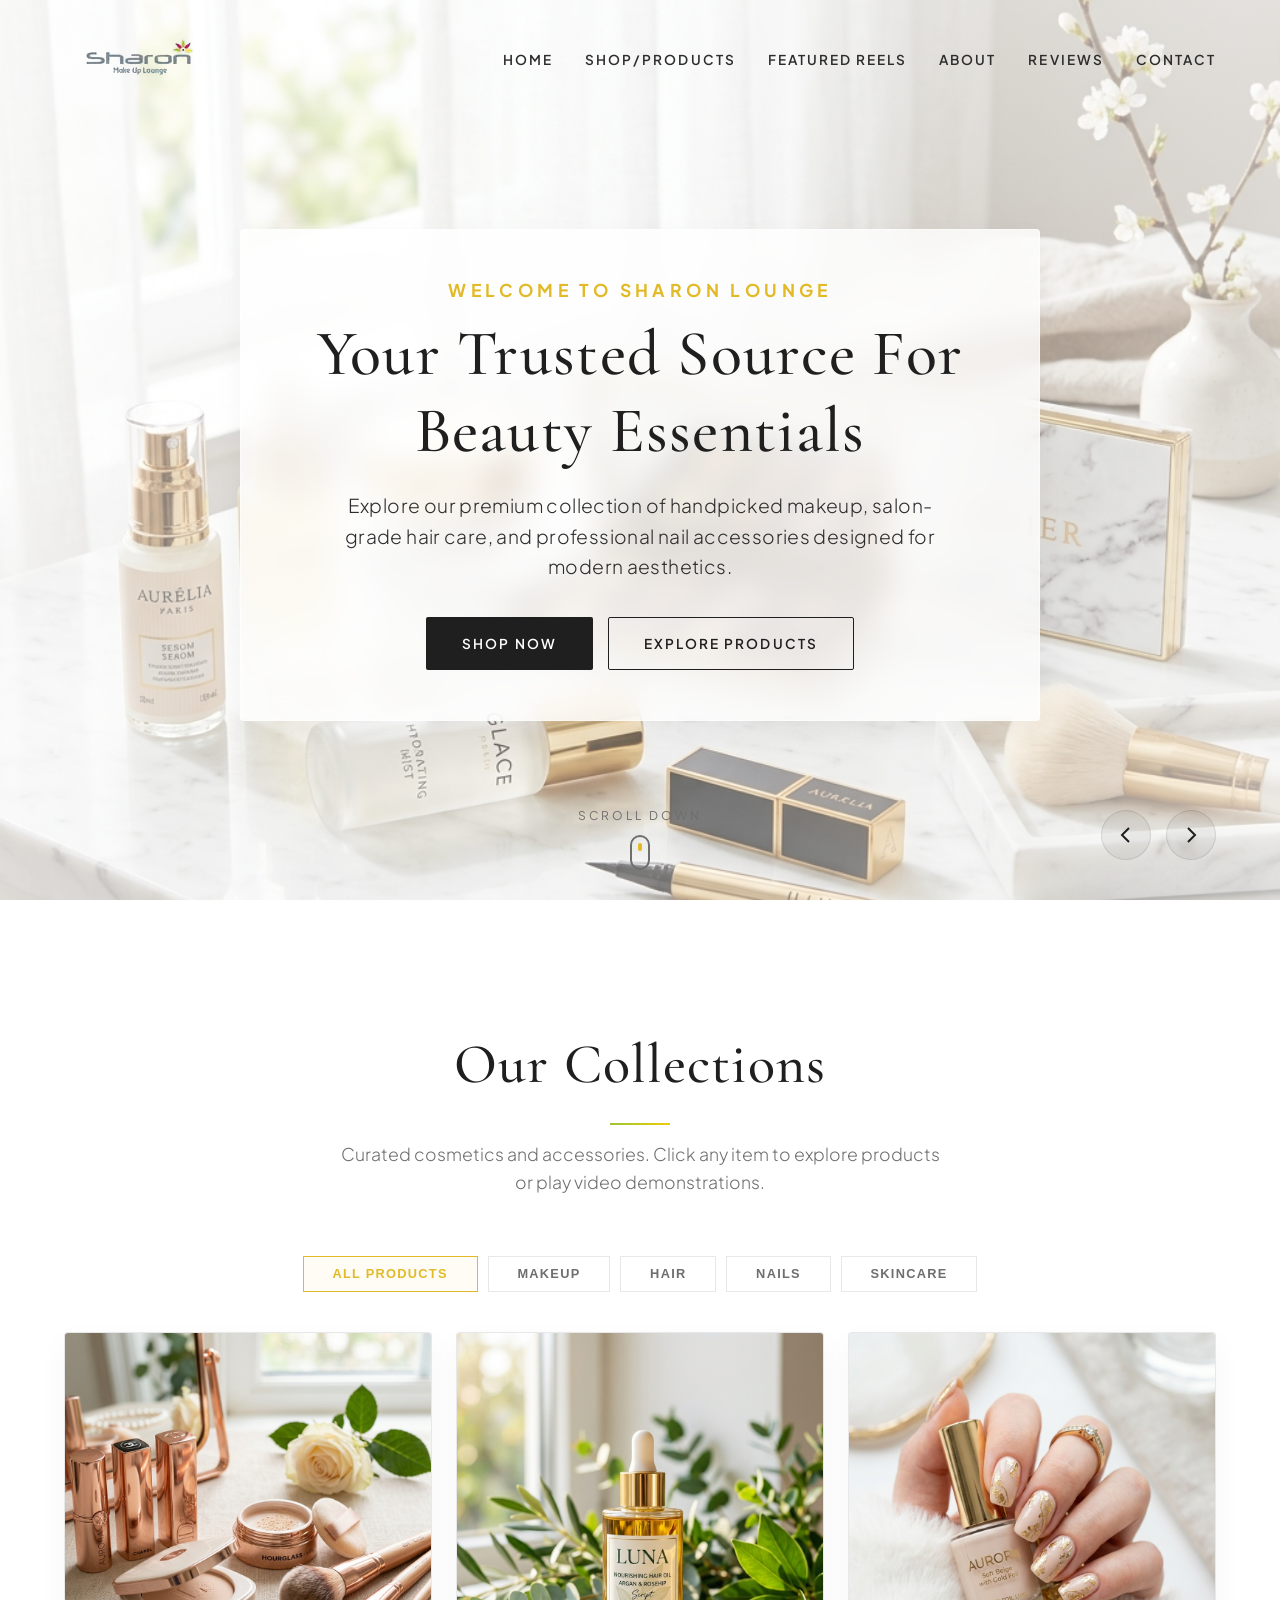
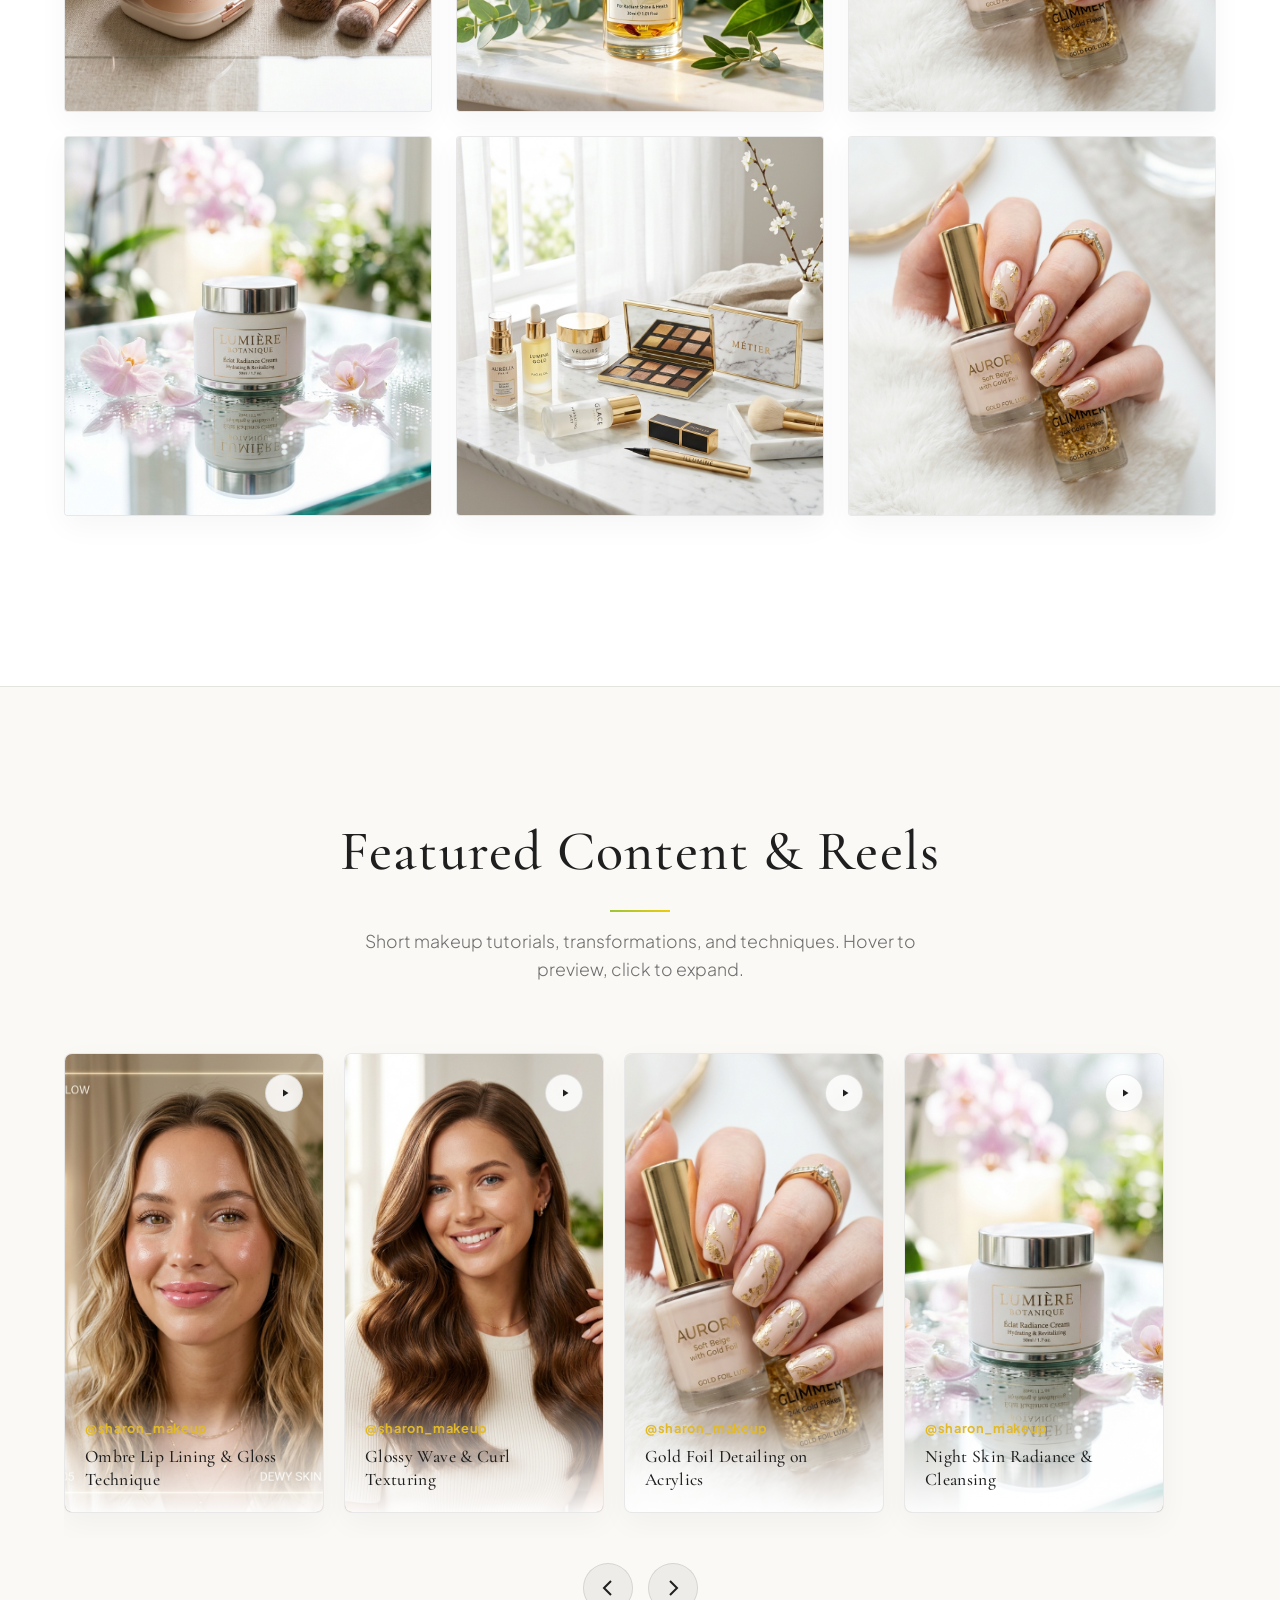
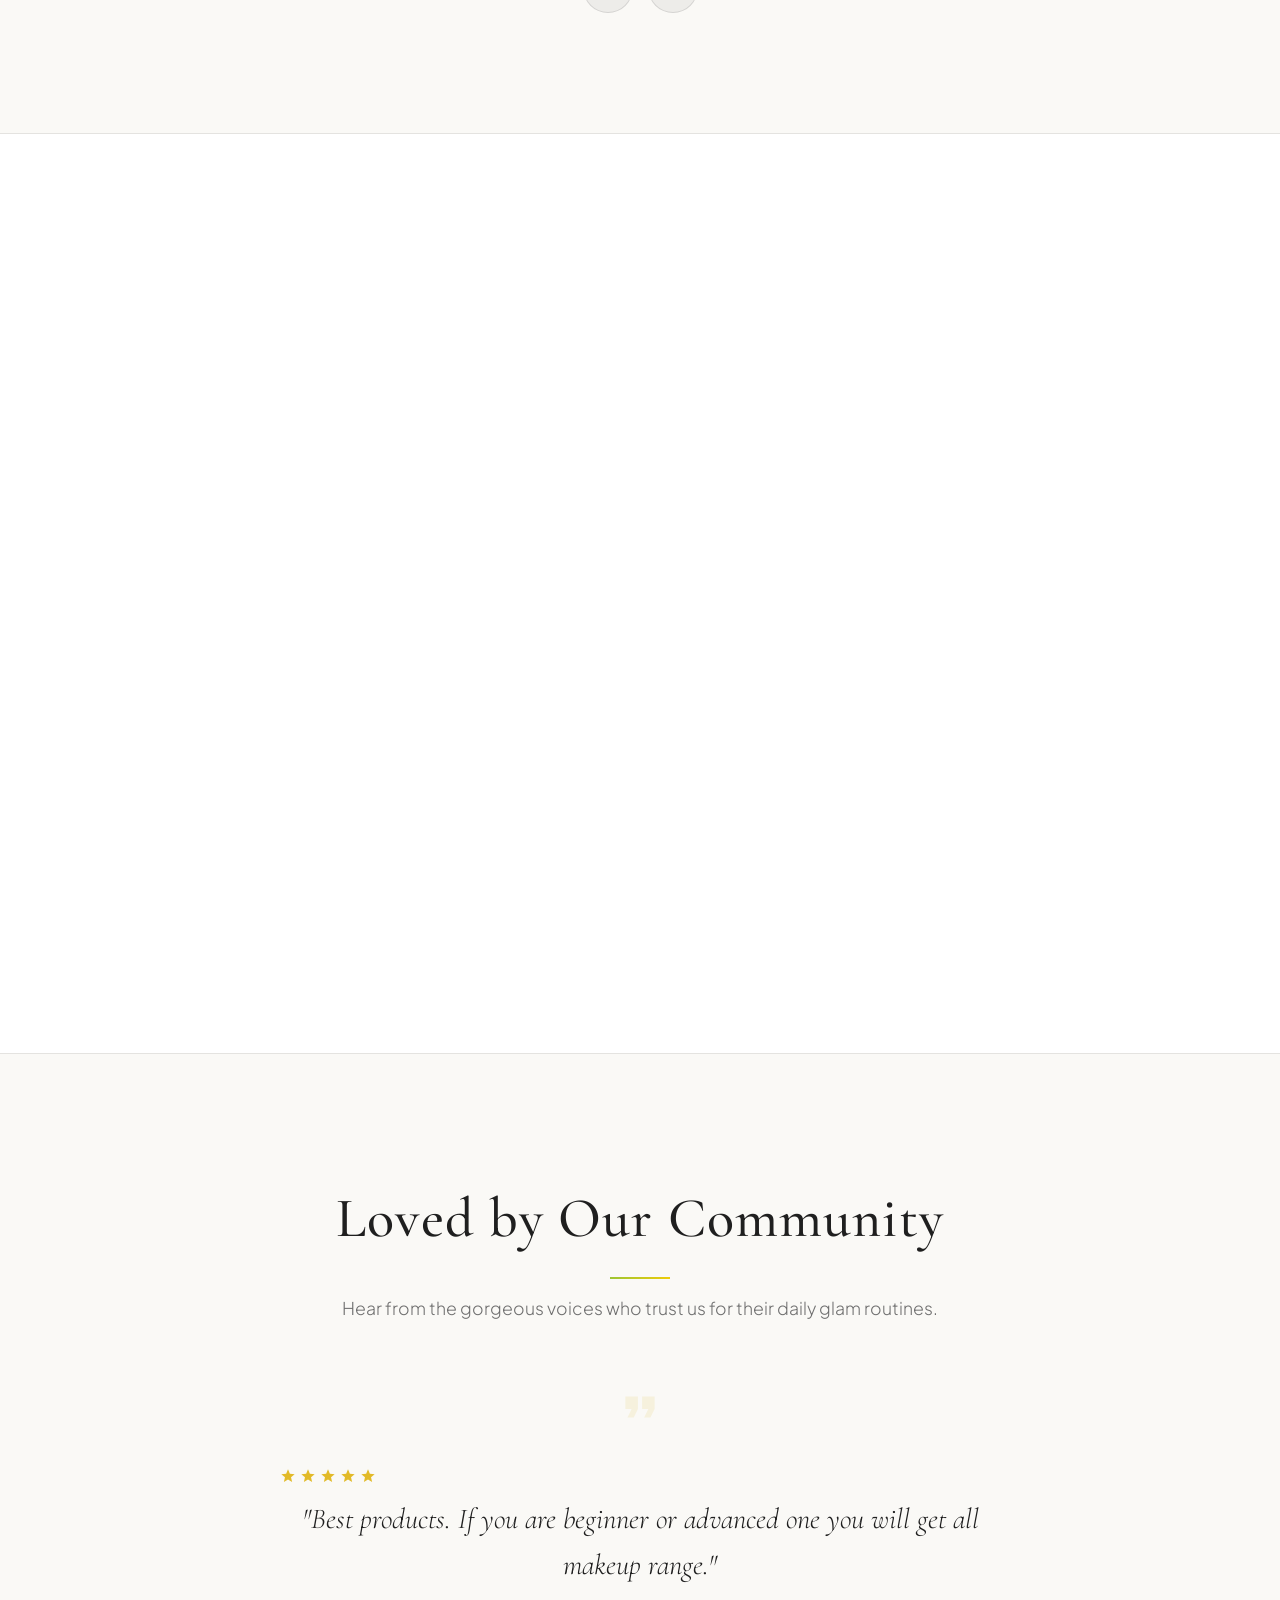
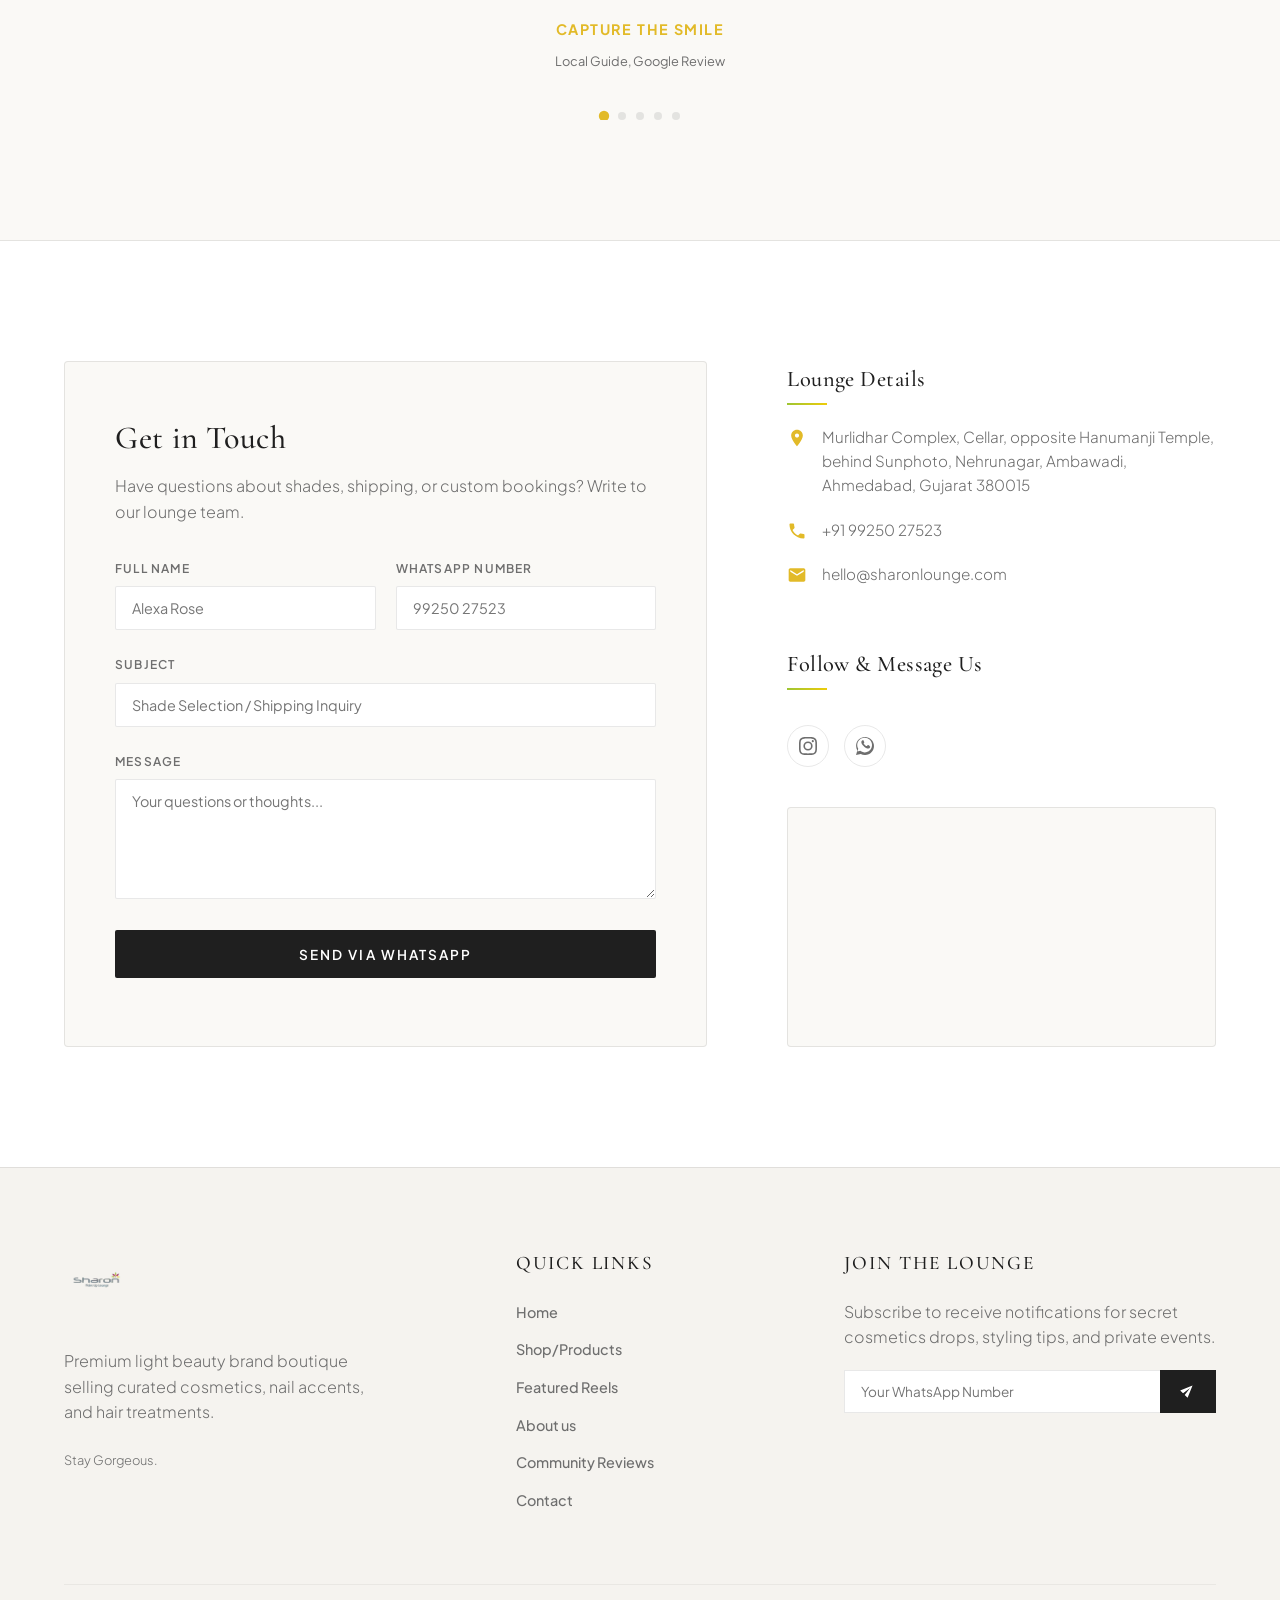
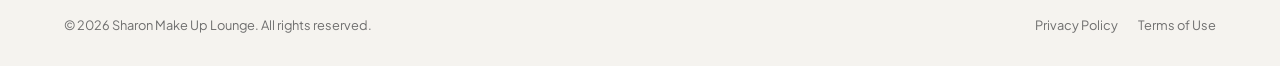
==== index.html @ b1e5f5f2 "feat: initialize Sharon Make Up Lounge website with responsive UI and product gallery" ====
<!DOCTYPE html>
<html lang="en">
<head>
  <meta charset="UTF-8">
  <meta name="viewport" content="width=device-width, initial-scale=1.0">
  <meta name="description" content="Sharon Make Up Lounge - Premium beauty, cosmetics, hair, and nail products. Discover our curated collection of luxury beauty essentials matching our logo aesthetic.">
  <meta name="author" content="Sharon Make Up Lounge">
  <title>Sharon Make Up Lounge | Premium Beauty & Cosmetics Storefront</title>
  
  <!-- CSS Stylesheet -->
  <link rel="stylesheet" href="styles.css">
</head>
<body>

  <!-- ==========================================================================
       1. STICKY HEADER / NAVIGATION
       ========================================================================== -->
  <header>
    <div class="nav-container">
      <!-- Logo image provided by the user -->
      <a href="#home" class="logo" aria-label="Sharon Make Up Lounge Home">
        <img src="assets/logo.png" alt="Sharon Make Up Lounge Logo" class="logo-img">
      </a>

      <!-- Desktop Links -->
      <nav aria-label="Main Navigation">
        <ul class="nav-links">
          <li><a href="#home">Home</a></li>
          <li><a href="#shop">Shop/Products</a></li>
          <li><a href="#reels">Featured Reels</a></li>
          <li><a href="#about">About</a></li>
          <li><a href="#testimonials">Reviews</a></li>
          <li><a href="#contact">Contact</a></li>
        </ul>
      </nav>

      <!-- Hamburger mobile toggler -->
      <button class="hamburger" id="hamburger" aria-label="Open navigation menu" aria-expanded="false">
        <span></span>
        <span></span>
        <span></span>
      </button>
    </div>

    <!-- Mobile Drawer Overlay Menu -->
    <ul class="mobile-nav" id="mobileNav">
      <li><a href="#home">Home</a></li>
      <li><a href="#shop">Shop/Products</a></li>
      <li><a href="#reels">Featured Reels</a></li>
      <li><a href="#about">About</a></li>
      <li><a href="#testimonials">Reviews</a></li>
      <li><a href="#contact">Contact</a></li>
    </ul>
  </header>

  <main>
    <!-- ==========================================================================
         2. HERO / HEADER CAROUSEL
         ========================================================================== -->
    <section id="home" class="hero" aria-label="Welcome Slider">
      <div class="hero-slider">
        <!-- Slide 1: Main Hero -->
        <div class="slide active" style="background-image: url('assets/hero_bg.png');"></div>
        <!-- Slide 2: Makeup Focus -->
        <div class="slide" style="background-image: url('assets/prod_makeup.png');"></div>
        <!-- Slide 3: Skincare Focus -->
        <div class="slide" style="background-image: url('assets/prod_skincare.png');"></div>
      </div>

      <!-- Tagline & Action Overlays (Refactored to look incredibly clean and bright) -->
      <div class="hero-content reveal">
        <h1>
          <span>Welcome to Sharon Lounge</span>
          Your Trusted Source for Beauty Essentials
        </h1>
        <p>Explore our premium collection of handpicked makeup, salon-grade hair care, and professional nail accessories designed for modern aesthetics.</p>
        <div class="hero-ctas">
          <a href="#shop" class="btn btn-primary">Shop Now</a>
          <a href="#about" class="btn btn-outline">Explore Products</a>
        </div>
      </div>

      <!-- Arrow Controls -->
      <div class="slider-arrows">
        <button id="prevSlide" class="slider-btn" aria-label="Previous image">
          <svg viewBox="0 0 24 24" width="24" height="24" fill="none" stroke="currentColor" stroke-width="2"><path d="M15 19l-7-7 7-7"/></svg>
        </button>
        <button id="nextSlide" class="slider-btn" aria-label="Next image">
          <svg viewBox="0 0 24 24" width="24" height="24" fill="none" stroke="currentColor" stroke-width="2"><path d="M9 5l7 7-7 7"/></svg>
        </button>
      </div>

      <!-- Scroll reminder -->
      <a href="#shop" class="scroll-down" aria-label="Scroll down to gallery">
        <span>Scroll Down</span>
        <div class="scroll-down-mouse">
          <div class="scroll-down-wheel"></div>
        </div>
      </a>
    </section>

    <!-- ==========================================================================
         3. PRODUCT & PRODUCT VIDEOS GALLERY
         ========================================================================== -->
    <section id="shop" class="section-padding container" aria-labelledby="gallery-title">
      <div class="section-header reveal">
        <h2 id="gallery-title">Our Collections</h2>
        <p>Curated cosmetics and accessories. Click any item to explore products or play video demonstrations.</p>
      </div>

      <!-- Interactive filter tabs -->
      <div class="gallery-filters reveal">
        <button class="filter-btn active" data-filter="all">All Products</button>
        <button class="filter-btn" data-filter="makeup">Makeup</button>
        <button class="filter-btn" data-filter="hair">Hair</button>
        <button class="filter-btn" data-filter="nails">Nails</button>
        <button class="filter-btn" data-filter="skincare">Skincare</button>
      </div>

      <!-- Grid displaying images & looping videos (Insta-store layout style) -->
      <div class="gallery-grid reveal-stagger reveal">
        <!-- Item 1: Makeup Image -->
        <article class="gallery-item" data-category="makeup">
          <div class="gallery-media">
            <img src="assets/prod_makeup.png" alt="Satin Matte Lipsticks" loading="lazy">
          </div>
          <div class="gallery-overlay">
            <h3>Satin Matte Lipsticks</h3>
            <p>Makeup • View Product Details</p>
          </div>
        </article>

        <!-- Item 2: Hair Video -->
        <article class="gallery-item" data-category="hair" data-video="true">
          <div class="gallery-media">
            <!-- Sample loop video with local generated hair product poster fallback -->
            <video src="https://assets.mixkit.co/videos/preview/mixkit-girl-brushing-her-long-shiny-hair-41584-large.mp4" poster="assets/prod_hair.png" muted loop playsinline></video>
          </div>
          <div class="play-icon-overlay" aria-hidden="true">
            <svg viewBox="0 0 24 24"><path d="M8 5v14l11-7z"/></svg>
          </div>
          <div class="gallery-overlay">
            <h3>Silk Infusion Hair Dropper</h3>
            <p>Hair • Play Demo Video</p>
          </div>
        </article>

        <!-- Item 3: Nails Image -->
        <article class="gallery-item" data-category="nails">
          <div class="gallery-media">
            <img src="assets/prod_nails.png" alt="Luxury Nails & Polish Polish" loading="lazy">
          </div>
          <div class="gallery-overlay">
            <h3>Luxury Gold Lacquer Set</h3>
            <p>Nails • View Product Details</p>
          </div>
        </article>

        <!-- Item 4: Skincare Video -->
        <article class="gallery-item" data-category="skincare" data-video="true">
          <div class="gallery-media">
            <video src="https://assets.mixkit.co/videos/preview/mixkit-hands-of-a-woman-applying-moisturizer-43093-large.mp4" poster="assets/prod_skincare.png" muted loop playsinline></video>
          </div>
          <div class="play-icon-overlay" aria-hidden="true">
            <svg viewBox="0 0 24 24"><path d="M8 5v14l11-7z"/></svg>
          </div>
          <div class="gallery-overlay">
            <h3>Retinol Moisture Cream</h3>
            <p>Skincare • Play Demo Video</p>
          </div>
        </article>

        <!-- Item 5: Makeup Image -->
        <article class="gallery-item" data-category="makeup">
          <div class="gallery-media">
            <img src="assets/hero_bg.png" alt="Premium Shimmer Eyeshadow Palette" loading="lazy">
          </div>
          <div class="gallery-overlay">
            <h3>Shimmer Eyeshadow Kit</h3>
            <p>Makeup • View Product Details</p>
          </div>
        </article>

        <!-- Item 6: Nails Image -->
        <article class="gallery-item" data-category="nails">
          <div class="gallery-media">
            <img src="assets/prod_nails.png" alt="Elegant Acrylic Nail Extensions" loading="lazy">
          </div>
          <div class="gallery-overlay">
            <h3>Chic Sculpting Extension Tips</h3>
            <p>Nails • View Product Details</p>
          </div>
        </article>
      </div>
    </section>

    <!-- ==========================================================================
         4. REELS STYLE VIDEO SHOWCASE
         ========================================================================== -->
    <section id="reels" class="reels-section section-padding" aria-labelledby="reels-title">
      <div class="container">
        <div class="section-header reveal">
          <h2 id="reels-title">Featured Content & Reels</h2>
          <p>Short makeup tutorials, transformations, and techniques. Hover to preview, click to expand.</p>
        </div>

        <div class="reels-carousel-container reveal">
          <!-- Horizontal scrollable layout -->
          <div class="reels-carousel-wrapper" id="reelsWrapper">
            
            <!-- Reel 1: Ombre Lip Technique -->
            <div class="reel-card" data-video="true">
              <div class="reel-play-btn" aria-label="Play Reels Tutorial">
                <svg viewBox="0 0 24 24"><path d="M8 5v14l11-7z"/></svg>
              </div>
              <div class="reel-video-container">
                <video src="https://assets.mixkit.co/videos/preview/mixkit-girl-putting-on-makeup-in-front-of-a-mirror-32757-large.mp4" poster="assets/reel_makeup.png" muted loop playsinline></video>
              </div>
              <div class="reel-overlay">
                <span class="author">@sharon_makeup</span>
                <h4>Ombre Lip Lining & Gloss Technique</h4>
              </div>
            </div>

            <!-- Reel 2: Hair Wave transformation -->
            <div class="reel-card" data-video="true">
              <div class="reel-play-btn" aria-label="Play Reels Tutorial">
                <svg viewBox="0 0 24 24"><path d="M8 5v14l11-7z"/></svg>
              </div>
              <div class="reel-video-container">
                <video src="https://assets.mixkit.co/videos/preview/mixkit-stylist-spraying-water-on-a-customers-hair-41582-large.mp4" poster="assets/reel_hair.png" muted loop playsinline></video>
              </div>
              <div class="reel-overlay">
                <span class="author">@sharon_makeup</span>
                <h4>Glossy Wave & Curl Texturing</h4>
              </div>
            </div>

            <!-- Reel 3: Gold Foil Nail Art -->
            <div class="reel-card" data-video="true">
              <div class="reel-play-btn" aria-label="Play Reels Tutorial">
                <svg viewBox="0 0 24 24"><path d="M8 5v14l11-7z"/></svg>
              </div>
              <div class="reel-video-container">
                <video src="https://assets.mixkit.co/videos/preview/mixkit-manicurist-applying-pink-nail-polish-to-a-client-41617-large.mp4" poster="assets/reel_nails.png" muted loop playsinline></video>
              </div>
              <div class="reel-overlay">
                <span class="author">@sharon_makeup</span>
                <h4>Gold Foil Detailing on Acrylics</h4>
              </div>
            </div>

            <!-- Reel 4: Night Radiance Routine -->
            <div class="reel-card" data-video="true">
              <div class="reel-play-btn" aria-label="Play Reels Tutorial">
                <svg viewBox="0 0 24 24"><path d="M8 5v14l11-7z"/></svg>
              </div>
              <div class="reel-video-container">
                <video src="https://assets.mixkit.co/videos/preview/mixkit-woman-washing-her-face-with-water-in-slow-motion-42289-large.mp4" poster="assets/prod_skincare.png" muted loop playsinline></video>
              </div>
              <div class="reel-overlay">
                <span class="author">@sharon_makeup</span>
                <h4>Night Skin Radiance & Cleansing</h4>
              </div>
            </div>

          </div>

          <!-- Slider Arrow Controllers -->
          <div class="reels-arrows">
            <button id="prevReel" class="slider-btn" aria-label="Scroll left">
              <svg viewBox="0 0 24 24" width="24" height="24" fill="none" stroke="currentColor" stroke-width="2"><path d="M15 19l-7-7 7-7"/></svg>
            </button>
            <button id="nextReel" class="slider-btn" aria-label="Scroll right">
              <svg viewBox="0 0 24 24" width="24" height="24" fill="none" stroke="currentColor" stroke-width="2"><path d="M9 5l7 7-7 7"/></svg>
            </button>
          </div>
        </div>
      </div>
    </section>

    <!-- ==========================================================================
         5. ABOUT US (Split Layout + Stats)
         ========================================================================== -->
    <section id="about" class="section-padding container" aria-labelledby="about-title">
      <div class="about-grid">
        
        <!-- Left: Text content -->
        <div class="about-content reveal">
          <h2 id="about-title" style="display:none">About Us</h2>
          <span class="accent-text">About Sharon Make Up Lounge</span>
          <h3>Your Premium Destination for Beauty & Transformation</h3>
          <p>For nearly a decade, Sharon Make Up Lounge has served as a sanctuary of self-expression. We believe that cosmetics are not meant to mask, but to highlight your unique canvas. Our storefront brings together handpicked, authentic cosmetics and curated styling accessories suited for Gen Z and millennial tastemakers.</p>
          
          <ul class="about-bullets">
            <li>
              <!-- Magenta Checkmark SVG -->
              <svg viewBox="0 0 24 24"><path d="M9 16.17L4.83 12l-1.42 1.41L9 19 21 7l-1.41-1.41z"/></svg>
              <strong>100% Authentic Curation:</strong> All cosmetic ranges are direct imports from certified international brands.
            </li>
            <li>
              <svg viewBox="0 0 24 24"><path d="M9 16.17L4.83 12l-1.42 1.41L9 19 21 7l-1.41-1.41z"/></svg>
              <strong>Expert Consultation:</strong> Our lounge provides personalized tone-matching and technique styling.
            </li>
            <li>
              <svg viewBox="0 0 24 24"><path d="M9 16.17L4.83 12l-1.42 1.41L9 19 21 7l-1.41-1.41z"/></svg>
              <strong>Cruelty-Free Focus:</strong> We prioritize formulas that are ethical, vegan-friendly, and skin-enriching.
            </li>
          </ul>

          <!-- Stats Counter row -->
          <div class="stats-row">
            <div class="stat-item">
              <span class="stat-number">629+</span>
              <span class="stat-label">Product Posts</span>
            </div>
            <div class="stat-item">
              <span class="stat-number">1,900+</span>
              <span class="stat-label">Community Followers</span>
            </div>
            <div class="stat-item">
              <span class="stat-number">8+</span>
              <span class="stat-label">Years of Glamour</span>
            </div>
          </div>
        </div>

        <!-- Right: Styled image frame -->
        <div class="about-media-wrapper reveal">
          <div class="about-img-frame">
            <img src="assets/about_interior.png" alt="Luxury vanity mirrors and seating inside Sharon Make Up Lounge" loading="lazy">
          </div>
        </div>

      </div>
    </section>

    <!-- ==========================================================================
         6. TESTIMONIALS CAROUSEL
         ========================================================================== -->
    <section id="testimonials" class="testimonials-section section-padding" aria-labelledby="testimonials-title">
      <div class="container">
        <div class="section-header reveal">
          <h2 id="testimonials-title">Loved by Our Community</h2>
          <p>Hear from the gorgeous voices who trust us for their daily glam routines.</p>
        </div>

        <div class="testimonials-slider-container reveal">
          <div class="testimonials-wrapper" id="testimonialsWrapper">
            
            <!-- Slide 1 -->
            <div class="testimonial-card">
              <!-- Quote icon -->
              <svg class="quote-icon" viewBox="0 0 24 24"><path d="M6 17h3l2-4V7H5v6h3zm8 0h3l2-4V7h-6v6h3z"/></svg>
              <div class="testimonial-stars" style="display: flex; gap: 4px; margin-bottom: 12px; color: var(--accent-gold);">
                <svg viewBox="0 0 24 24" width="16" height="16" fill="currentColor"><path d="M12 17.27L18.18 21l-1.64-7.03L22 9.24l-7.19-.61L12 2 9.19 8.63 2 9.24l5.46 4.73L5.82 21z"/></svg>
                <svg viewBox="0 0 24 24" width="16" height="16" fill="currentColor"><path d="M12 17.27L18.18 21l-1.64-7.03L22 9.24l-7.19-.61L12 2 9.19 8.63 2 9.24l5.46 4.73L5.82 21z"/></svg>
                <svg viewBox="0 0 24 24" width="16" height="16" fill="currentColor"><path d="M12 17.27L18.18 21l-1.64-7.03L22 9.24l-7.19-.61L12 2 9.19 8.63 2 9.24l5.46 4.73L5.82 21z"/></svg>
                <svg viewBox="0 0 24 24" width="16" height="16" fill="currentColor"><path d="M12 17.27L18.18 21l-1.64-7.03L22 9.24l-7.19-.61L12 2 9.19 8.63 2 9.24l5.46 4.73L5.82 21z"/></svg>
                <svg viewBox="0 0 24 24" width="16" height="16" fill="currentColor"><path d="M12 17.27L18.18 21l-1.64-7.03L22 9.24l-7.19-.61L12 2 9.19 8.63 2 9.24l5.46 4.73L5.82 21z"/></svg>
              </div>
              <p class="testimonial-text">"Best products. If you are beginner or advanced one you will get all makeup range."</p>
              <div class="testimonial-client">
                <span class="client-name">CAPTURE THE SMILE</span>
                <span class="client-handle">Local Guide, Google Review</span>
              </div>
            </div>

            <!-- Slide 2 -->
            <div class="testimonial-card">
              <svg class="quote-icon" viewBox="0 0 24 24"><path d="M6 17h3l2-4V7H5v6h3zm8 0h3l2-4V7h-6v6h3z"/></svg>
              <div class="testimonial-stars" style="display: flex; gap: 4px; margin-bottom: 12px; color: var(--accent-gold);">
                <svg viewBox="0 0 24 24" width="16" height="16" fill="currentColor"><path d="M12 17.27L18.18 21l-1.64-7.03L22 9.24l-7.19-.61L12 2 9.19 8.63 2 9.24l5.46 4.73L5.82 21z"/></svg>
                <svg viewBox="0 0 24 24" width="16" height="16" fill="currentColor"><path d="M12 17.27L18.18 21l-1.64-7.03L22 9.24l-7.19-.61L12 2 9.19 8.63 2 9.24l5.46 4.73L5.82 21z"/></svg>
                <svg viewBox="0 0 24 24" width="16" height="16" fill="currentColor"><path d="M12 17.27L18.18 21l-1.64-7.03L22 9.24l-7.19-.61L12 2 9.19 8.63 2 9.24l5.46 4.73L5.82 21z"/></svg>
                <svg viewBox="0 0 24 24" width="16" height="16" fill="currentColor"><path d="M12 17.27L18.18 21l-1.64-7.03L22 9.24l-7.19-.61L12 2 9.19 8.63 2 9.24l5.46 4.73L5.82 21z"/></svg>
                <svg viewBox="0 0 24 24" width="16" height="16" fill="currentColor"><path d="M12 17.27L18.18 21l-1.64-7.03L22 9.24l-7.19-.61L12 2 9.19 8.63 2 9.24l5.46 4.73L5.82 21z"/></svg>
              </div>
              <p class="testimonial-text">"Best place to buy all makeup and beauty products."</p>
              <div class="testimonial-client">
                <span class="client-name">Krish Narialwala</span>
                <span class="client-handle">Google Review</span>
              </div>
            </div>

            <!-- Slide 3 -->
            <div class="testimonial-card">
              <svg class="quote-icon" viewBox="0 0 24 24"><path d="M6 17h3l2-4V7H5v6h3zm8 0h3l2-4V7h-6v6h3z"/></svg>
              <div class="testimonial-stars" style="display: flex; gap: 4px; margin-bottom: 12px; color: var(--accent-gold);">
                <svg viewBox="0 0 24 24" width="16" height="16" fill="currentColor"><path d="M12 17.27L18.18 21l-1.64-7.03L22 9.24l-7.19-.61L12 2 9.19 8.63 2 9.24l5.46 4.73L5.82 21z"/></svg>
                <svg viewBox="0 0 24 24" width="16" height="16" fill="currentColor"><path d="M12 17.27L18.18 21l-1.64-7.03L22 9.24l-7.19-.61L12 2 9.19 8.63 2 9.24l5.46 4.73L5.82 21z"/></svg>
                <svg viewBox="0 0 24 24" width="16" height="16" fill="currentColor"><path d="M12 17.27L18.18 21l-1.64-7.03L22 9.24l-7.19-.61L12 2 9.19 8.63 2 9.24l5.46 4.73L5.82 21z"/></svg>
                <svg viewBox="0 0 24 24" width="16" height="16" fill="currentColor"><path d="M12 17.27L18.18 21l-1.64-7.03L22 9.24l-7.19-.61L12 2 9.19 8.63 2 9.24l5.46 4.73L5.82 21z"/></svg>
                <svg viewBox="0 0 24 24" width="16" height="16" fill="currentColor"><path d="M12 17.27L18.18 21l-1.64-7.03L22 9.24l-7.19-.61L12 2 9.19 8.63 2 9.24l5.46 4.73L5.82 21z"/></svg>
              </div>
              <p class="testimonial-text">"Products they have vegan and very good. And very polite nature."</p>
              <div class="testimonial-client">
                <span class="client-name">Riya</span>
                <span class="client-handle">Google Review</span>
              </div>
            </div>

            <!-- Slide 4 -->
            <div class="testimonial-card">
              <svg class="quote-icon" viewBox="0 0 24 24"><path d="M6 17h3l2-4V7H5v6h3zm8 0h3l2-4V7h-6v6h3z"/></svg>
              <div class="testimonial-stars" style="display: flex; gap: 4px; margin-bottom: 12px; color: var(--accent-gold);">
                <svg viewBox="0 0 24 24" width="16" height="16" fill="currentColor"><path d="M12 17.27L18.18 21l-1.64-7.03L22 9.24l-7.19-.61L12 2 9.19 8.63 2 9.24l5.46 4.73L5.82 21z"/></svg>
                <svg viewBox="0 0 24 24" width="16" height="16" fill="currentColor"><path d="M12 17.27L18.18 21l-1.64-7.03L22 9.24l-7.19-.61L12 2 9.19 8.63 2 9.24l5.46 4.73L5.82 21z"/></svg>
                <svg viewBox="0 0 24 24" width="16" height="16" fill="currentColor"><path d="M12 17.27L18.18 21l-1.64-7.03L22 9.24l-7.19-.61L12 2 9.19 8.63 2 9.24l5.46 4.73L5.82 21z"/></svg>
                <svg viewBox="0 0 24 24" width="16" height="16" fill="currentColor"><path d="M12 17.27L18.18 21l-1.64-7.03L22 9.24l-7.19-.61L12 2 9.19 8.63 2 9.24l5.46 4.73L5.82 21z"/></svg>
                <svg viewBox="0 0 24 24" width="16" height="16" fill="currentColor"><path d="M12 17.27L18.18 21l-1.64-7.03L22 9.24l-7.19-.61L12 2 9.19 8.63 2 9.24l5.46 4.73L5.82 21z"/></svg>
              </div>
              <p class="testimonial-text">"Makeup studio products dealer in Gujarat."</p>
              <div class="testimonial-client">
                <span class="client-name">Vishhal Naayee</span>
                <span class="client-handle">Local Guide, Google Review</span>
              </div>
            </div>

            <!-- Slide 5 -->
            <div class="testimonial-card">
              <svg class="quote-icon" viewBox="0 0 24 24"><path d="M6 17h3l2-4V7H5v6h3zm8 0h3l2-4V7h-6v6h3z"/></svg>
              <div class="testimonial-stars" style="display: flex; gap: 4px; margin-bottom: 12px; color: var(--accent-gold);">
                <svg viewBox="0 0 24 24" width="16" height="16" fill="currentColor"><path d="M12 17.27L18.18 21l-1.64-7.03L22 9.24l-7.19-.61L12 2 9.19 8.63 2 9.24l5.46 4.73L5.82 21z"/></svg>
                <svg viewBox="0 0 24 24" width="16" height="16" fill="currentColor"><path d="M12 17.27L18.18 21l-1.64-7.03L22 9.24l-7.19-.61L12 2 9.19 8.63 2 9.24l5.46 4.73L5.82 21z"/></svg>
                <svg viewBox="0 0 24 24" width="16" height="16" fill="currentColor"><path d="M12 17.27L18.18 21l-1.64-7.03L22 9.24l-7.19-.61L12 2 9.19 8.63 2 9.24l5.46 4.73L5.82 21z"/></svg>
                <svg viewBox="0 0 24 24" width="16" height="16" fill="currentColor"><path d="M12 17.27L18.18 21l-1.64-7.03L22 9.24l-7.19-.61L12 2 9.19 8.63 2 9.24l5.46 4.73L5.82 21z"/></svg>
                <svg viewBox="0 0 24 24" width="16" height="16" fill="currentColor"><path d="M12 17.27L18.18 21l-1.64-7.03L22 9.24l-7.19-.61L12 2 9.19 8.63 2 9.24l5.46 4.73L5.82 21z"/></svg>
              </div>
              <p class="testimonial-text">"One stop for every make up need."</p>
              <div class="testimonial-client">
                <span class="client-name">Nimesh Joshi</span>
                <span class="client-handle">Local Guide, Google Review</span>
              </div>
            </div>

          </div>

          <!-- Testimonial indicators -->
          <div class="testimonials-dots" id="testimonialDots"></div>
        </div>
      </div>
    </section>

    <!-- ==========================================================================
         7. CONTACT & LOCATION INFO
         ========================================================================== -->
    <section id="contact" class="section-padding container" aria-labelledby="contact-title">
      <div class="contact-grid">
        
        <!-- Column 1: Client inquiry form -->
        <div class="contact-form-wrapper reveal">
          <h3 id="contact-title">Get in Touch</h3>
          <p>Have questions about shades, shipping, or custom bookings? Write to our lounge team.</p>
          
          <form id="contactForm" novalidate>
            <div class="form-group-row">
              <div class="form-group">
                <label for="name" class="form-label">Full Name</label>
                <input type="text" id="name" name="name" class="form-control" placeholder="Alexa Rose" required>
              </div>
              <div class="form-group">
                <label for="whatsappNum" class="form-label">WhatsApp Number</label>
                <input type="tel" id="whatsappNum" name="whatsappNum" class="form-control" placeholder="99250 27523" required>
              </div>
            </div>
            
            <div class="form-group">
              <label for="subject" class="form-label">Subject</label>
              <input type="text" id="subject" name="subject" class="form-control" placeholder="Shade Selection / Shipping Inquiry" required>
            </div>
            
            <div class="form-group">
              <label for="message" class="form-label">Message</label>
              <textarea id="message" name="message" class="form-control" placeholder="Your questions or thoughts..." required></textarea>
            </div>
            
            <button type="submit" class="btn btn-primary submit-btn">Send via WhatsApp</button>
          </form>
        </div>

        <!-- Column 2: Details and Location Map -->
        <div class="contact-info-panel reveal">
          
          <!-- Contact details block -->
          <div class="contact-info-block">
            <h4>Lounge Details</h4>
            <ul class="info-list">
              <li>
                <!-- Map Pin SVG -->
                <svg viewBox="0 0 24 24"><path d="M12 2C8.13 2 5 5.13 5 9c0 5.25 7 13 7 13s7-7.75 7-13c0-3.87-3.13-7-7-7zm0 9.5c-1.38 0-2.5-1.12-2.5-2.5s1.12-2.5 2.5-2.5 2.5 1.12 2.5 2.5-1.12 2.5-2.5 2.5z"/></svg>
                <span>Murlidhar Complex, Cellar, opposite Hanumanji Temple, behind Sunphoto, Nehrunagar, Ambawadi, Ahmedabad, Gujarat 380015</span>
              </li>
              <li>
                <!-- Phone SVG -->
                <svg viewBox="0 0 24 24"><path d="M6.62 10.79c1.44 2.83 3.76 5.14 6.59 6.59l2.2-2.2c.27-.27.67-.36 1.01-.24 1.12.37 2.33.57 3.57.57.55 0 1 .45 1 1V20c0 .55-.45 1-1 1-9.39 0-17-7.61-17-17 0-.55.45-1 1-1h3.5c.55 0 1 .45 1 1 0 1.25.2 2.45.57 3.57.11.35.03.74-.25 1.02l-2.2 2.2z"/></svg>
                <a href="tel:+919925027523">+91 99250 27523</a>
              </li>
              <li>
                <!-- Mail SVG -->
                <svg viewBox="0 0 24 24"><path d="M20 4H4c-1.1 0-1.99.9-1.99 2L2 18c0 1.1.9 2 2 2h16c1.1 0 2-.9 2-2V6c0-1.1-.9-2-2-2zm0 4l-8 5-8-5V6l8 5 8-5v2z"/></svg>
                <a href="mailto:hello@sharonlounge.com">hello@sharonlounge.com</a>
              </li>
            </ul>
          </div>

          <!-- Social links -->
          <div class="contact-info-block">
            <h4>Follow & Message Us</h4>
            <div class="social-icons-row">
              <!-- Instagram -->
              <a href="#" class="social-icon-btn" aria-label="Instagram Profile">
                <svg viewBox="0 0 24 24"><path d="M12 2.163c3.204 0 3.584.012 4.85.07 3.252.148 4.771 1.691 4.919 4.919.058 1.265.069 1.645.069 4.849 0 3.205-.012 3.584-.069 4.849-.149 3.225-1.664 4.771-4.919 4.919-1.266.058-1.644.07-4.85.07-3.204 0-3.584-.012-4.849-.07-3.26-.149-4.771-1.699-4.919-4.92-.058-1.265-.07-1.644-.07-4.849 0-3.204.013-3.583.07-4.849.149-3.227 1.664-4.771 4.919-4.919 1.266-.057 1.645-.069 4.849-.069zM12 0C8.741 0 8.333.014 7.053.072 2.695.272.273 2.69.073 7.051.014 8.333 0 8.741 0 12c0 3.259.014 3.668.072 4.948.2 4.358 2.618 6.78 6.98 6.98 1.281.058 1.689.072 4.948.072 3.259 0 3.668-.014 4.948-.072 4.354-.2 6.782-2.618 6.979-6.98.059-1.28.073-1.689.073-4.948 0-3.259-.014-3.667-.072-4.947-.196-4.354-2.617-6.78-6.979-6.98C15.668.014 15.259 0 12 0zm0 5.838a6.162 6.162 0 1 0 0 12.324 6.162 6.162 0 0 0 0-12.324zM12 16a4 4 0 1 1 0-8 4 4 0 0 1 0 8zm6.406-11.845a1.44 1.44 0 1 0 0 2.881 1.44 1.44 0 0 0 0-2.881z"/></svg>
              </a>
              <!-- WhatsApp -->
              <a href="https://wa.me/919925027523" target="_blank" class="social-icon-btn" aria-label="WhatsApp Chat">
                <svg viewBox="0 0 24 24"><path d="M.057 24l1.687-6.163c-1.041-1.804-1.588-3.849-1.587-5.946C.06 5.348 5.397.01 12.008.01c3.202.001 6.212 1.246 8.477 3.514 2.266 2.268 3.507 5.28 3.505 8.484-.004 6.657-5.34 11.997-11.953 11.997-2.005-.001-3.973-.502-5.724-1.455L0 24zm6.59-4.846c1.6.95 3.188 1.449 4.825 1.451 5.436 0 9.86-4.42 9.864-9.858.002-2.634-1.02-5.11-2.881-6.974-1.861-1.863-4.332-2.888-6.969-2.889-5.442 0-9.87 4.417-9.873 9.861-.001 1.75.474 3.42 1.378 4.908l-.997 3.642 3.731-.979zm11.233-7.513c-.274-.137-1.62-.799-1.87-.891-.25-.092-.433-.137-.615.137-.183.274-.707.891-.867 1.073-.16.183-.32.206-.594.069-.274-.137-1.156-.426-2.202-1.359-.815-.728-1.366-1.626-1.526-1.899-.16-.274-.017-.422.12-.558.124-.122.274-.32.411-.479.137-.16.183-.274.274-.457.092-.183.045-.343-.023-.479-.068-.137-.615-1.482-.843-2.029-.222-.534-.488-.46-.662-.469-.17-.008-.365-.01-.56-.01-.195 0-.512.073-.78.365-.268.293-1.024 1.002-1.024 2.445 0 1.443 1.049 2.836 1.195 3.033.146.197 2.064 3.151 5.001 4.423.699.303 1.244.484 1.67.62.704.223 1.345.191 1.851.116.564-.084 1.62-.662 1.85-1.277.23-.615.23-1.141.16-1.251-.069-.11-.25-.183-.524-.32z"/></svg>
              </a>
            </div>
          </div>

          <!-- Stylized Google map frame -->
          <div class="map-frame-wrapper">
            <iframe src="https://maps.google.com/maps?q=Murlidhar%20Complex,%20opposite%20Hanumanji%20Temple,%20Nehrunagar,%20Ambawadi,%20Ahmedabad,%20Gujarat%20380015&t=&z=15&ie=UTF8&iwloc=&output=embed" width="600" height="450" allowfullscreen="" loading="lazy" referrerpolicy="no-referrer-when-downgrade" aria-label="Sharon lounge google map location details"></iframe>
          </div>

        </div>
      </div>
    </section>
  </main>

  <!-- ==========================================================================
       8. FOOTER
       ========================================================================== -->
  <footer>
    <div class="container footer-grid">
      
      <!-- Footer details -->
      <div class="footer-brand">
        <a href="#home" class="logo" aria-label="Sharon Make Up Lounge Home">
          <img src="assets/logo.png" alt="Sharon Make Up Lounge Logo" style="height: 65px; width: auto; object-fit: contain; margin-bottom: 15px;">
        </a>
        <p style="margin-top: 15px;">Premium light beauty brand boutique selling curated cosmetics, nail accents, and hair treatments.</p>
        <p style="font-size:0.8rem; color:var(--text-muted);">Stay Gorgeous.</p>
      </div>

      <!-- Links -->
      <div class="footer-links">
        <h4>Quick Links</h4>
        <ul class="footer-nav">
          <li><a href="#home">Home</a></li>
          <li><a href="#shop">Shop/Products</a></li>
          <li><a href="#reels">Featured Reels</a></li>
          <li><a href="#about">About us</a></li>
          <li><a href="#testimonials">Community Reviews</a></li>
          <li><a href="#contact">Contact</a></li>
        </ul>
      </div>

      <!-- Newsletter subscription -->
      <div class="footer-newsletter">
        <h4>Join the Lounge</h4>
        <p>Subscribe to receive notifications for secret cosmetics drops, styling tips, and private events.</p>
        <form class="newsletter-form" id="newsletterForm">
          <input type="tel" id="newsletterPhone" placeholder="Your WhatsApp Number" aria-label="Newsletter WhatsApp number" required>
          <button type="submit" class="newsletter-submit-btn" aria-label="Subscribe to newsletter">
            <svg viewBox="0 0 24 24"><path d="M2.01 21L23 12 2.01 3 2 10l15 2-15 2z"/></svg>
          </button>
        </form>
      </div>
    </div>

    <!-- Legal notes and copy -->
    <div class="container footer-bottom">
      <span class="copyright">&copy; 2026 Sharon Make Up Lounge. All rights reserved.</span>
      <div class="footer-legal-links">
        <a href="#">Privacy Policy</a>
        <a href="#">Terms of Use</a>
      </div>
    </div>
  </footer>

  <!-- ==========================================================================
       9. LIGHTBOX / MODAL SYSTEM
       ========================================================================== -->
  <div id="lightboxModal" class="lightbox-modal" role="dialog" aria-modal="true" aria-labelledby="lightbox-title">
    <div class="lightbox-content-wrapper">
      <button class="lightbox-close-btn" aria-label="Close details dialog">&times;</button>
      <div class="lightbox-body">
        <!-- Content dynamically injected via script.js -->
      </div>
      <div class="lightbox-caption" id="lightbox-title">
        <!-- Caption injected via script.js -->
      </div>
    </div>
  </div>

  <!-- JavaScript script -->
  <script src="script.js"></script>
</body>
</html>
---- styles.css ----
/* ==========================================================================
   Sharon Make Up Lounge - Premium Light/White Theme Stylesheet
   ========================================================================== */

/* --- Google Fonts --- */
@import url('https://fonts.googleapis.com/css2?family=Cormorant+Garamond:ital,wght@0,300;0,400;0,600;0,700;1,400&family=Plus+Jakarta+Sans:wght@300;400;500;600;700&display=swap');

/* --- Root Variables (Design System - Light/White Boutique Aesthetic) --- */
:root {
  /* Color Palette */
  --bg-primary: #ffffff;
  --bg-secondary: #faf9f6;
  /* Alabaster / Warm Light Grey */
  --bg-card: #ffffff;
  --border-color: rgba(104, 104, 104, 0.15);
  --border-color-focus: rgba(226, 186, 40, 0.5);
  /* Magenta focus */

  /* Brand Theme Colors (from Logo) */
  --accent-magenta: #e2ba28;
  --accent-lime: #9cc534;
  --accent-gold: #e2ba28;
  --accent-gold-hover: #f0cc08;
  --brand-grey: #686868;

  /* Text Colors */
  --text-dark: #1f1f1f;
  --text-primary: #2d2d2d;
  --text-muted: #6e6e6e;
  --text-white: #ffffff;

  /* Typography */
  --font-serif: 'Cormorant Garamond', Georgia, serif;
  --font-sans: 'Plus Jakarta Sans', system-ui, -apple-system, sans-serif;

  /* Transitions */
  --transition-smooth: all 0.4s cubic-bezier(0.16, 1, 0.3, 1);
  --transition-fast: all 0.2s ease;

  /* Gradients & Shadows */
  --logo-gradient: linear-gradient(135deg, #9cc534 0%, #f0cc08 100%);
  --btn-gradient-hover: linear-gradient(135deg, #e2ba28 0%, #f0cc08 100%);
  --light-gradient: linear-gradient(180deg, rgba(255, 255, 255, 0) 0%, rgba(255, 255, 255, 0.92) 80%, #ffffff 100%);
  --card-shadow: 0 10px 30px rgba(0, 0, 0, 0.04);
  --card-shadow-hover: 0 20px 40px rgba(226, 186, 40, 0.08);
}

/* --- Base & Reset Styles --- */
*,
*::before,
*::after {
  box-sizing: border-box;
  margin: 0;
  padding: 0;
}

html {
  scroll-behavior: smooth;
  font-size: 16px;
  background-color: var(--bg-primary);
  color: var(--text-primary);
  overflow-x: hidden;
}

body {
  font-family: var(--font-sans);
  line-height: 1.6;
  -webkit-font-smoothing: antialiased;
  background-color: var(--bg-primary);
  overflow-x: hidden;
}

/* --- Typography Hierarchy --- */
h1,
h2,
h3,
h4,
h5,
h6 {
  font-family: var(--font-serif);
  color: var(--text-dark);
  font-weight: 500;
  letter-spacing: 0.02em;
}

p {
  font-size: 1rem;
  color: var(--text-muted);
  font-weight: 300;
}

a {
  color: inherit;
  text-decoration: none;
  transition: var(--transition-fast);
}

img,
video {
  max-width: 100%;
  height: auto;
  display: block;
  object-fit: cover;
}

/* --- Accessibility & Focus states --- */
a:focus-visible,
button:focus-visible,
input:focus-visible,
textarea:focus-visible {
  outline: 2px solid var(--accent-magenta);
  outline-offset: 4px;
}

/* --- Reusable Components --- */
.btn {
  display: inline-flex;
  align-items: center;
  justify-content: center;
  padding: 0.9rem 2.2rem;
  font-family: var(--font-sans);
  font-size: 0.85rem;
  font-weight: 600;
  text-transform: uppercase;
  letter-spacing: 0.15em;
  border: 1px solid transparent;
  cursor: pointer;
  position: relative;
  overflow: hidden;
  border-radius: 2px;
  transition: var(--transition-smooth);
}

.btn-primary {
  background: var(--text-dark);
  color: var(--text-white);
}

.btn-primary::after {
  content: '';
  position: absolute;
  top: 0;
  left: -100%;
  width: 100%;
  height: 100%;
  background: linear-gradient(90deg, rgba(255, 255, 255, 0) 0%, rgba(255, 255, 255, 0.2) 50%, rgba(255, 255, 255, 0) 100%);
  transition: all 0.6s ease;
}

.btn-primary:hover::after {
  left: 100%;
}

.btn-primary:hover {
  background: var(--btn-gradient-hover);
  color: var(--text-white);
  transform: translateY(-2px);
  box-shadow: 0 8px 20px rgba(226, 186, 40, 0.25);
}

.btn-outline {
  background: transparent;
  border: 1px solid var(--text-dark);
  color: var(--text-dark);
}

.btn-outline:hover {
  background: var(--text-dark);
  color: var(--text-white);
  transform: translateY(-2px);
  box-shadow: 0 8px 20px rgba(0, 0, 0, 0.1);
}

.section-padding {
  padding: 80px 0;
}

@media (min-width: 992px) {
  .section-padding {
    padding: 120px 0;
  }
}

.container {
  width: 90%;
  max-width: 1200px;
  margin: 0 auto;
}

.section-header {
  text-align: center;
  margin-bottom: 60px;
}

.section-header h2 {
  font-size: 2.5rem;
  margin-bottom: 15px;
  position: relative;
  display: inline-block;
  padding-bottom: 15px;
}

@media (min-width: 768px) {
  .section-header h2 {
    font-size: 3.5rem;
  }
}

.section-header h2::after {
  content: '';
  position: absolute;
  bottom: 0;
  left: 50%;
  transform: translateX(-50%);
  width: 60px;
  height: 2px;
  background: var(--logo-gradient);
}

.section-header p {
  max-width: 600px;
  margin: 0 auto;
  font-size: 1.1rem;
}

/* ==========================================================================
   1. Sticky Header / Navigation
   ========================================================================== */
header {
  position: fixed;
  top: 0;
  left: 0;
  width: 100%;
  z-index: 1000;
  transition: var(--transition-smooth);
}

header.scrolled {
  background: rgba(255, 255, 255, 0.9);
  backdrop-filter: blur(15px);
  -webkit-backdrop-filter: blur(15px);
  border-bottom: 1px solid var(--border-color);
  box-shadow: 0 5px 25px rgba(0, 0, 0, 0.03);
}

.nav-container {
  display: flex;
  justify-content: space-between;
  align-items: center;
  padding: 1.2rem 5%;
  transition: var(--transition-smooth);
}

header.scrolled .nav-container {
  padding: 0.8rem 5%;
}

.logo {
  display: flex;
  align-items: center;
  font-family: var(--font-serif);
  font-size: 1.5rem;
  font-weight: 700;
  color: var(--text-dark);
  letter-spacing: 0.02em;
}

.logo-img {
  height: 150px;
  margin-top: -35px;
  margin-bottom: -35px;
  width: auto;
  object-fit: contain;
  transition: var(--transition-smooth);
}

header.scrolled .logo-img {
  height: 90px;
  margin-top: -20px;
  margin-bottom: -20px;
}

.logo svg {
  margin-right: 8px;
  width: 32px;
  height: 32px;
}

.nav-links {
  display: none;
  list-style: none;
  gap: 2rem;
}

.nav-links a {
  font-size: 0.85rem;
  font-weight: 600;
  text-transform: uppercase;
  letter-spacing: 0.15em;
  color: var(--text-primary);
  position: relative;
  padding: 0.5rem 0;
}

.nav-links a::after {
  content: '';
  position: absolute;
  bottom: 0;
  left: 0;
  width: 0;
  height: 2px;
  background: var(--accent-magenta);
  transition: var(--transition-fast);
}

.nav-links a:hover {
  color: var(--accent-magenta);
}

.nav-links a:hover::after {
  width: 100%;
}

/* Mobile Menu Toggle Button */
.hamburger {
  display: flex;
  flex-direction: column;
  justify-content: space-between;
  width: 24px;
  height: 18px;
  background: transparent;
  border: none;
  cursor: pointer;
  z-index: 1100;
}

.hamburger span {
  width: 100%;
  height: 2px;
  background-color: var(--text-dark);
  transition: var(--transition-fast);
}

/* Open Mobile Menu Navigation Overlay */
.mobile-nav {
  position: fixed;
  top: 0;
  right: -100%;
  width: 100%;
  height: 100vh;
  background: rgba(255, 255, 255, 0.98);
  backdrop-filter: blur(20px);
  -webkit-backdrop-filter: blur(20px);
  display: flex;
  flex-direction: column;
  justify-content: center;
  align-items: center;
  gap: 2rem;
  transition: cubic-bezier(0.16, 1, 0.3, 1) 0.6s;
  z-index: 1050;
  list-style: none;
}

.mobile-nav.open {
  right: 0;
}

.mobile-nav a {
  font-family: var(--font-serif);
  font-size: 2rem;
  color: var(--text-dark);
  letter-spacing: 0.1em;
}

.mobile-nav a:hover {
  color: var(--accent-magenta);
}

/* Hamburger active transformation */
.hamburger.open span:nth-child(1) {
  transform: translateY(8px) rotate(45deg);
}

.hamburger.open span:nth-child(2) {
  opacity: 0;
}

.hamburger.open span:nth-child(3) {
  transform: translateY(-8px) rotate(-45deg);
}

@media (min-width: 768px) {
  .nav-links {
    display: flex;
  }

  .hamburger {
    display: none;
  }
}

/* ==========================================================================
   2. Hero Banner & Image Slider
   ========================================================================== */
.hero {
  position: relative;
  height: 100vh;
  width: 100%;
  overflow: hidden;
  display: flex;
  align-items: center;
  justify-content: center;
}

.hero-slider {
  position: absolute;
  top: 0;
  left: 0;
  width: 100%;
  height: 100%;
  z-index: 1;
}

.slide {
  position: absolute;
  top: 0;
  left: 0;
  width: 100%;
  height: 100%;
  opacity: 0;
  transition: opacity 1.2s ease-in-out;
  background-size: cover;
  background-position: center;
}

.slide.active {
  opacity: 1;
}

.slide::after {
  content: '';
  position: absolute;
  top: 0;
  left: 0;
  width: 100%;
  height: 100%;
  background: radial-gradient(circle, rgba(255, 255, 255, 0.1) 0%, rgba(255, 255, 255, 0.7) 100%);
}

.hero-content {
  position: relative;
  z-index: 5;
  text-align: center;
  max-width: 800px;
  padding: 50px 30px;
  margin-top: 50px;
  background: rgba(255, 255, 255, 0.8);
  backdrop-filter: blur(15px);
  -webkit-backdrop-filter: blur(15px);
  border: 1px solid rgba(255, 255, 255, 0.5);
  border-radius: 4px;
  box-shadow: var(--card-shadow);
}

.hero-content h1 {
  font-size: 2.8rem;
  line-height: 1.2;
  margin-bottom: 20px;
  text-transform: capitalize;
  color: var(--text-dark);
}

@media (min-width: 768px) {
  .hero-content h1 {
    font-size: 4rem;
  }
}

.hero-content h1 span {
  display: block;
  font-size: 1.1rem;
  font-family: var(--font-sans);
  text-transform: uppercase;
  letter-spacing: 0.25em;
  color: var(--accent-magenta);
  margin-bottom: 15px;
  font-weight: 700;
}

.hero-content p {
  font-size: 1rem;
  max-width: 600px;
  margin: 0 auto 35px auto;
  color: var(--text-primary);
  letter-spacing: 0.02em;
}

@media (min-width: 768px) {
  .hero-content p {
    font-size: 1.2rem;
  }
}

.hero-ctas {
  display: flex;
  gap: 15px;
  justify-content: center;
  flex-wrap: wrap;
}

/* Slider Controls */
.slider-arrows {
  position: absolute;
  bottom: 40px;
  right: 5%;
  z-index: 10;
  display: flex;
  gap: 15px;
}

.slider-btn {
  background: rgba(0, 0, 0, 0.05);
  border: 1px solid rgba(0, 0, 0, 0.1);
  color: var(--text-dark);
  width: 50px;
  height: 50px;
  border-radius: 50%;
  cursor: pointer;
  display: flex;
  align-items: center;
  justify-content: center;
  transition: var(--transition-smooth);
}

.slider-btn:hover {
  background: var(--text-dark);
  border-color: var(--text-dark);
  color: var(--text-white);
  transform: scale(1.05);
}

/* Scroll Down Prompt */
.scroll-down {
  position: absolute;
  bottom: 30px;
  left: 50%;
  transform: translateX(-50%);
  z-index: 10;
  color: var(--text-muted);
  font-size: 0.75rem;
  letter-spacing: 0.25em;
  text-transform: uppercase;
  display: flex;
  flex-direction: column;
  align-items: center;
  gap: 10px;
}

.scroll-down-mouse {
  width: 20px;
  height: 35px;
  border: 2px solid var(--text-muted);
  border-radius: 10px;
  position: relative;
}

.scroll-down-wheel {
  width: 4px;
  height: 8px;
  background-color: var(--accent-magenta);
  border-radius: 2px;
  position: absolute;
  top: 6px;
  left: 50%;
  transform: translateX(-50%);
  animation: mouseWheelScroll 1.8s infinite ease-in-out;
}

@keyframes mouseWheelScroll {
  0% {
    opacity: 0;
    top: 6px;
  }

  20% {
    opacity: 1;
  }

  80% {
    opacity: 0;
    top: 22px;
  }

  100% {
    opacity: 0;
    top: 22px;
  }
}

/* ==========================================================================
   3. Products & Product Videos Gallery
   ========================================================================== */
.gallery-filters {
  display: flex;
  justify-content: center;
  gap: 10px;
  margin-bottom: 40px;
  flex-wrap: wrap;
}

.filter-btn {
  background: transparent;
  border: 1px solid var(--border-color);
  color: var(--text-muted);
  padding: 0.6rem 1.8rem;
  font-size: 0.8rem;
  text-transform: uppercase;
  letter-spacing: 0.1em;
  font-weight: 600;
  cursor: pointer;
  transition: var(--transition-fast);
}

.filter-btn.active,
.filter-btn:hover {
  border-color: var(--accent-magenta);
  color: var(--accent-magenta);
  background: rgba(226, 186, 40, 0.05);
}

/* Gallery Grid Layout */
.gallery-grid {
  display: grid;
  grid-template-columns: repeat(auto-fill, minmax(280px, 1fr));
  gap: 24px;
  margin-bottom: 50px;
}

@media (min-width: 768px) {
  .gallery-grid {
    grid-template-columns: repeat(2, 1fr);
  }
}

@media (min-width: 992px) {
  .gallery-grid {
    grid-template-columns: repeat(3, 1fr);
  }
}

.gallery-item {
  position: relative;
  background-color: var(--bg-card);
  border: 1px solid var(--border-color);
  border-radius: 4px;
  overflow: hidden;
  height: 380px;
  cursor: pointer;
  box-shadow: var(--card-shadow);
  transition: var(--transition-smooth);
}

.gallery-item.hide {
  display: none;
}

.gallery-media {
  position: absolute;
  top: 0;
  left: 0;
  width: 100%;
  height: 100%;
  overflow: hidden;
}

.gallery-media img,
.gallery-media video {
  width: 100%;
  height: 100%;
  object-fit: cover;
  transition: transform 0.8s cubic-bezier(0.16, 1, 0.3, 1);
}

.gallery-item:hover {
  transform: translateY(-5px);
  box-shadow: var(--card-shadow-hover);
  border-color: rgba(226, 186, 40, 0.2);
}

.gallery-item:hover .gallery-media img,
.gallery-item:hover .gallery-media video {
  transform: scale(1.05);
}

/* Info overlay & play button trigger states */
.gallery-overlay {
  position: absolute;
  top: 0;
  left: 0;
  width: 100%;
  height: 100%;
  background: linear-gradient(180deg, rgba(255, 255, 255, 0.1) 0%, rgba(255, 255, 255, 0.92) 100%);
  display: flex;
  flex-direction: column;
  justify-content: flex-end;
  padding: 24px;
  opacity: 0;
  transition: opacity 0.4s ease;
  z-index: 2;
}

.gallery-item:hover .gallery-overlay {
  opacity: 1;
}

.gallery-overlay h3 {
  font-size: 1.4rem;
  color: var(--text-dark);
  margin-bottom: 5px;
}

.gallery-overlay p {
  font-size: 0.85rem;
  color: var(--accent-magenta);
  text-transform: uppercase;
  letter-spacing: 0.1em;
  font-weight: 600;
}

.play-icon-overlay {
  position: absolute;
  top: 50%;
  left: 50%;
  transform: translate(-50%, -50%) scale(0.8);
  width: 60px;
  height: 60px;
  background: rgba(255, 255, 255, 0.9);
  backdrop-filter: blur(5px);
  -webkit-backdrop-filter: blur(5px);
  border: 1px solid var(--accent-magenta);
  border-radius: 50%;
  display: flex;
  align-items: center;
  justify-content: center;
  opacity: 0;
  transition: var(--transition-smooth);
  z-index: 3;
}

.gallery-item:hover .play-icon-overlay {
  opacity: 1;
  transform: translate(-50%, -50%) scale(1);
}

.play-icon-overlay svg {
  fill: var(--accent-magenta);
  width: 20px;
  height: 20px;
  margin-left: 3px;
}

/* Skeleton loader state */
.skeleton-loader {
  background: linear-gradient(90deg, #f2f0eb 25%, #e6e3db 50%, #f2f0eb 75%);
  background-size: 200% 100%;
  animation: loadingSkeleton 1.5s infinite;
}

@keyframes loadingSkeleton {
  0% {
    background-position: 200% 0;
  }

  100% {
    background-position: -200% 0;
  }
}

/* ==========================================================================
   4. Reels vertical videos section
   ========================================================================== */
.reels-section {
  background-color: var(--bg-secondary);
  border-top: 1px solid var(--border-color);
  border-bottom: 1px solid var(--border-color);
  overflow: hidden;
}

.reels-carousel-container {
  position: relative;
  width: 100%;
}

.reels-carousel-wrapper {
  overflow-x: auto;
  scroll-snap-type: x mandatory;
  display: flex;
  gap: 20px;
  padding: 10px 0 25px 0;
  scrollbar-width: none;
}

.reels-carousel-wrapper::-webkit-scrollbar {
  display: none;
}

.reel-card {
  flex: 0 0 260px;
  scroll-snap-align: start;
  height: 460px;
  position: relative;
  background-color: var(--bg-card);
  border: 1px solid var(--border-color);
  border-radius: 8px;
  overflow: hidden;
  cursor: pointer;
  box-shadow: var(--card-shadow);
  transition: var(--transition-smooth);
}

.reel-card:hover {
  transform: translateY(-5px);
  border-color: rgba(226, 186, 40, 0.3);
  box-shadow: var(--card-shadow-hover);
}

.reel-video-container {
  width: 100%;
  height: 100%;
  position: relative;
}

.reel-video-container video,
.reel-video-container img {
  width: 100%;
  height: 100%;
  object-fit: cover;
}

.reel-overlay {
  position: absolute;
  bottom: 0;
  left: 0;
  width: 100%;
  padding: 20px;
  background: linear-gradient(0deg, rgba(255, 255, 255, 0.95) 0%, rgba(255, 255, 255, 0.5) 60%, rgba(255, 255, 255, 0) 100%);
  z-index: 2;
  display: flex;
  flex-direction: column;
  gap: 8px;
}

.reel-overlay h4 {
  font-size: 1.1rem;
  color: var(--text-dark);
  line-height: 1.3;
}

.reel-overlay .author {
  font-size: 0.8rem;
  color: var(--accent-magenta);
  font-weight: 700;
  letter-spacing: 0.05em;
}

.reel-play-btn {
  position: absolute;
  top: 20px;
  right: 20px;
  width: 38px;
  height: 38px;
  background: rgba(255, 255, 255, 0.85);
  border: 1px solid rgba(0, 0, 0, 0.1);
  border-radius: 50%;
  display: flex;
  align-items: center;
  justify-content: center;
  transition: var(--transition-fast);
  z-index: 2;
}

.reel-card:hover .reel-play-btn {
  background: var(--accent-magenta);
  border-color: var(--accent-magenta);
}

.reel-play-btn svg {
  width: 12px;
  height: 12px;
  fill: var(--text-dark);
  margin-left: 2px;
}

.reel-card:hover .reel-play-btn svg {
  fill: var(--text-white);
}

.reels-arrows {
  display: flex;
  justify-content: center;
  gap: 15px;
  margin-top: 25px;
}

/* ==========================================================================
   5. About Us
   ========================================================================== */
.about-grid {
  display: grid;
  grid-template-columns: 1fr;
  gap: 40px;
  align-items: center;
}

@media (min-width: 992px) {
  .about-grid {
    grid-template-columns: 1fr 1fr;
    gap: 80px;
  }
}

.about-content h3 {
  font-size: 2.2rem;
  margin-bottom: 20px;
  line-height: 1.2;
}

.about-content .accent-text {
  color: var(--accent-magenta);
  font-size: 1.1rem;
  font-weight: 700;
  margin-bottom: 15px;
  text-transform: uppercase;
  letter-spacing: 0.05em;
}

.about-content p {
  margin-bottom: 25px;
  line-height: 1.8;
}

.about-bullets {
  list-style: none;
  margin-bottom: 35px;
}

.about-bullets li {
  position: relative;
  padding-left: 30px;
  margin-bottom: 15px;
  font-weight: 400;
}

.about-bullets li svg {
  position: absolute;
  left: 0;
  top: 3px;
  width: 18px;
  height: 18px;
  fill: var(--accent-magenta);
}

/* Stats Counter display styling */
.stats-row {
  display: grid;
  grid-template-columns: repeat(3, 1fr);
  gap: 20px;
  border-top: 1px solid var(--border-color);
  padding-top: 30px;
}

.stat-item {
  text-align: center;
}

.stat-number {
  font-family: var(--font-serif);
  font-size: 2rem;
  color: var(--accent-magenta);
  font-weight: 700;
  display: block;
  margin-bottom: 5px;
}

@media (min-width: 768px) {
  .stat-number {
    font-size: 2.8rem;
  }
}

.stat-label {
  font-size: 0.75rem;
  color: var(--text-muted);
  text-transform: uppercase;
  letter-spacing: 0.1em;
}

.about-media-wrapper {
  position: relative;
}

.about-img-frame {
  position: relative;
  border: 1px solid var(--border-color);
  padding: 15px;
  border-radius: 4px;
  background: var(--bg-card);
}

.about-img-frame::before {
  content: '';
  position: absolute;
  top: -10px;
  left: -10px;
  right: 10px;
  bottom: 10px;
  border: 1px solid rgba(226, 186, 40, 0.2);
  z-index: -1;
  pointer-events: none;
}

.about-media-wrapper img {
  border-radius: 2px;
  width: 100%;
  height: 500px;
  object-fit: cover;
}

/* ==========================================================================
   6. Testimonials
   ========================================================================== */
.testimonials-section {
  background-color: var(--bg-secondary);
  border-top: 1px solid var(--border-color);
  border-bottom: 1px solid var(--border-color);
}

.testimonials-slider-container {
  max-width: 800px;
  margin: 0 auto;
  position: relative;
  overflow: hidden;
}

.testimonials-wrapper {
  display: flex;
  transition: transform 0.6s cubic-bezier(0.16, 1, 0.3, 1);
}

.testimonial-card {
  min-width: 100%;
  box-sizing: border-box;
  text-align: center;
  padding: 0 40px;
}

.quote-icon {
  margin: 0 auto 30px auto;
  width: 50px;
  height: 50px;
  fill: rgba(226, 186, 40, 0.12);
}

.testimonial-text {
  font-family: var(--font-serif);
  font-size: 1.4rem;
  line-height: 1.6;
  color: var(--text-dark);
  font-style: italic;
  margin-bottom: 30px;
}

@media (min-width: 768px) {
  .testimonial-text {
    font-size: 1.8rem;
  }
}

.testimonial-client {
  display: flex;
  flex-direction: column;
  align-items: center;
  gap: 10px;
}

.client-name {
  font-weight: 700;
  font-size: 0.9rem;
  text-transform: uppercase;
  letter-spacing: 0.1em;
  color: var(--accent-magenta);
}

.client-handle {
  font-size: 0.8rem;
  color: var(--text-muted);
}

.testimonials-dots {
  display: flex;
  justify-content: center;
  gap: 10px;
  margin-top: 40px;
}

.dot {
  width: 8px;
  height: 8px;
  border-radius: 50%;
  background: var(--border-color);
  border: none;
  cursor: pointer;
  padding: 0;
  transition: var(--transition-fast);
}

.dot.active {
  background: var(--accent-magenta);
  transform: scale(1.3);
}

/* ==========================================================================
   7. Contact Form & Business Details
   ========================================================================== */
.contact-grid {
  display: grid;
  grid-template-columns: 1fr;
  gap: 50px;
}

@media (min-width: 992px) {
  .contact-grid {
    grid-template-columns: 1.2fr 0.8fr;
    gap: 80px;
  }
}

.contact-form-wrapper {
  background: var(--bg-secondary);
  border: 1px solid var(--border-color);
  padding: 30px;
  border-radius: 4px;
}

@media (min-width: 768px) {
  .contact-form-wrapper {
    padding: 50px;
  }
}

.contact-form-wrapper h3 {
  font-size: 2rem;
  margin-bottom: 10px;
}

.contact-form-wrapper p {
  margin-bottom: 35px;
}

.form-group-row {
  display: grid;
  grid-template-columns: 1fr;
  gap: 20px;
}

@media (min-width: 768px) {
  .form-group-row {
    grid-template-columns: 1fr 1fr;
  }
}

.form-group {
  margin-bottom: 25px;
  position: relative;
}

.form-label {
  display: block;
  font-size: 0.75rem;
  text-transform: uppercase;
  letter-spacing: 0.1em;
  color: var(--text-muted);
  margin-bottom: 8px;
  font-weight: 600;
}

.form-control {
  width: 100%;
  background: var(--bg-primary);
  border: 1px solid var(--border-color);
  color: var(--text-dark);
  padding: 12px 16px;
  font-family: var(--font-sans);
  font-size: 0.9rem;
  border-radius: 2px;
  transition: var(--transition-fast);
}

.form-control:focus {
  border-color: var(--accent-magenta);
  outline: none;
  background: var(--bg-primary);
  box-shadow: 0 0 0 4px rgba(226, 186, 40, 0.08);
}

textarea.form-control {
  resize: vertical;
  min-height: 120px;
}

.submit-btn {
  width: 100%;
  border-radius: 2px;
}

/* Info Cards */
.contact-info-panel {
  display: flex;
  flex-direction: column;
  gap: 40px;
}

.contact-info-block h4 {
  font-size: 1.4rem;
  margin-bottom: 20px;
  position: relative;
  display: inline-block;
  padding-bottom: 8px;
}

.contact-info-block h4::after {
  content: '';
  position: absolute;
  bottom: 0;
  left: 0;
  width: 40px;
  height: 2px;
  background: var(--logo-gradient);
}

.info-list {
  list-style: none;
}

.info-list li {
  display: flex;
  gap: 15px;
  margin-bottom: 20px;
  align-items: flex-start;
}

.info-list li svg {
  width: 20px;
  height: 20px;
  fill: var(--accent-magenta);
  flex-shrink: 0;
  margin-top: 3px;
}

.info-list li span,
.info-list li a {
  color: var(--text-muted);
  font-size: 0.95rem;
  font-weight: 300;
}

.info-list li a:hover {
  color: var(--accent-magenta);
}

.social-icons-row {
  display: flex;
  gap: 15px;
  margin-top: 15px;
}

.social-icon-btn {
  width: 42px;
  height: 42px;
  border: 1px solid var(--border-color);
  border-radius: 50%;
  display: flex;
  align-items: center;
  justify-content: center;
  color: var(--text-muted);
  transition: var(--transition-fast);
}

.social-icon-btn:hover {
  border-color: var(--accent-magenta);
  color: var(--accent-magenta);
  background: rgba(226, 186, 40, 0.05);
  transform: translateY(-2px);
}

.social-icon-btn svg {
  width: 18px;
  height: 18px;
  fill: currentColor;
}

/* Grayscale light map integration */
.map-frame-wrapper {
  border: 1px solid var(--border-color);
  border-radius: 4px;
  overflow: hidden;
  height: 240px;
  position: relative;
  background: var(--bg-secondary);
}

.map-frame-wrapper iframe {
  width: 100%;
  height: 100%;
  border: none;
  filter: grayscale(1) opacity(0.85);
  transition: var(--transition-smooth);
}

.map-frame-wrapper:hover iframe {
  opacity: 0.95;
  filter: grayscale(0.2) opacity(0.95);
}

/* ==========================================================================
   8. Footer
   ========================================================================== */
footer {
  background-color: #f5f3ef;
  /* Premium Warm Parchment */
  border-top: 1px solid var(--border-color);
  padding: 80px 0 30px 0;
}

.footer-grid {
  display: grid;
  grid-template-columns: 1fr;
  gap: 40px;
  margin-bottom: 60px;
}

@media (min-width: 768px) {
  .footer-grid {
    grid-template-columns: repeat(2, 1fr);
  }
}

@media (min-width: 992px) {
  .footer-grid {
    grid-template-columns: 1.5fr 1fr 1.5fr;
    gap: 80px;
  }
}

.footer-brand .logo {
  margin-bottom: 20px;
}

.footer-brand p {
  max-width: 320px;
  margin-bottom: 25px;
}

.footer-links h4,
.footer-newsletter h4 {
  font-size: 1.2rem;
  margin-bottom: 20px;
  text-transform: uppercase;
  letter-spacing: 0.1em;
}

.footer-nav {
  list-style: none;
}

.footer-nav li {
  margin-bottom: 12px;
}

.footer-nav a {
  color: var(--text-muted);
  font-size: 0.9rem;
  font-weight: 500;
}

.footer-nav a:hover {
  color: var(--accent-magenta);
  padding-left: 5px;
}

.footer-newsletter p {
  margin-bottom: 20px;
}

.newsletter-form {
  display: flex;
}

.newsletter-form input {
  flex: 1;
  background: var(--bg-primary);
  border: 1px solid var(--border-color);
  color: var(--text-dark);
  padding: 12px 16px;
  font-family: var(--font-sans);
  font-size: 0.85rem;
  border-right: none;
}

.newsletter-form input:focus {
  outline: none;
  border-color: var(--accent-magenta);
}

.newsletter-submit-btn {
  background: var(--text-dark);
  border: 1px solid var(--text-dark);
  color: var(--text-white);
  padding: 0 20px;
  cursor: pointer;
  transition: var(--transition-fast);
}

.newsletter-submit-btn:hover {
  background: var(--accent-magenta);
  border-color: var(--accent-magenta);
}

.newsletter-submit-btn svg {
  width: 14px;
  height: 14px;
  fill: currentColor;
  transform: rotate(-45deg);
}

.footer-bottom {
  border-top: 1px solid rgba(0, 0, 0, 0.05);
  padding-top: 30px;
  display: flex;
  flex-direction: column;
  gap: 20px;
  align-items: center;
  justify-content: space-between;
}

@media (min-width: 768px) {
  .footer-bottom {
    flex-direction: row;
  }
}

.copyright {
  font-size: 0.8rem;
  color: var(--text-muted);
}

.footer-legal-links {
  display: flex;
  gap: 20px;
}

.footer-legal-links a {
  font-size: 0.8rem;
  color: var(--text-muted);
}

.footer-legal-links a:hover {
  color: var(--accent-magenta);
}

/* ==========================================================================
   9. Lightbox/Modal System (Uses Dark overlay to focus on media)
   ========================================================================== */
.lightbox-modal {
  position: fixed;
  top: 0;
  left: 0;
  width: 100%;
  height: 100%;
  background: rgba(10, 10, 10, 0.95);
  backdrop-filter: blur(15px);
  -webkit-backdrop-filter: blur(15px);
  z-index: 2000;
  display: flex;
  align-items: center;
  justify-content: center;
  opacity: 0;
  pointer-events: none;
  transition: opacity 0.4s ease;
}

.lightbox-modal.open {
  opacity: 1;
  pointer-events: auto;
}

.lightbox-content-wrapper {
  position: relative;
  max-width: 90%;
  max-height: 85vh;
  display: flex;
  flex-direction: column;
  align-items: center;
  transform: scale(0.95);
  transition: transform 0.4s cubic-bezier(0.16, 1, 0.3, 1);
}

.lightbox-modal.open .lightbox-content-wrapper {
  transform: scale(1);
}

.lightbox-close-btn {
  position: absolute;
  top: -45px;
  right: 0;
  background: transparent;
  border: none;
  color: var(--text-white);
  font-size: 2.2rem;
  cursor: pointer;
  line-height: 1;
  transition: var(--transition-fast);
}

.lightbox-close-btn:hover {
  color: var(--accent-magenta);
  transform: rotate(90deg);
}

.lightbox-body {
  width: 100%;
  height: 100%;
  display: flex;
  justify-content: center;
  align-items: center;
}

.lightbox-body img,
.lightbox-body video {
  max-width: 100%;
  max-height: 80vh;
  object-fit: contain;
  border: 1px solid rgba(255, 255, 255, 0.1);
  box-shadow: 0 10px 40px rgba(0, 0, 0, 0.8);
}

.lightbox-caption {
  margin-top: 15px;
  color: var(--text-white);
  font-family: var(--font-serif);
  font-size: 1.2rem;
  letter-spacing: 0.05em;
  text-align: center;
}

/* ==========================================================================
   10. Entrance scroll animations
   ========================================================================== */
.reveal {
  opacity: 0;
  transform: translateY(30px);
  transition: opacity 0.8s cubic-bezier(0.16, 1, 0.3, 1),
    transform 0.8s cubic-bezier(0.16, 1, 0.3, 1);
}

.reveal.active {
  opacity: 1;
  transform: translateY(0);
}

.reveal-stagger>*:nth-child(1) {
  transition-delay: 0.1s;
}

.reveal-stagger>*:nth-child(2) {
  transition-delay: 0.2s;
}

.reveal-stagger>*:nth-child(3) {
  transition-delay: 0.3s;
}

.reveal-stagger>*:nth-child(4) {
  transition-delay: 0.4s;
}

.reveal-stagger>*:nth-child(5) {
  transition-delay: 0.5s;
}

.reveal-stagger>*:nth-child(6) {
  transition-delay: 0.6s;
}
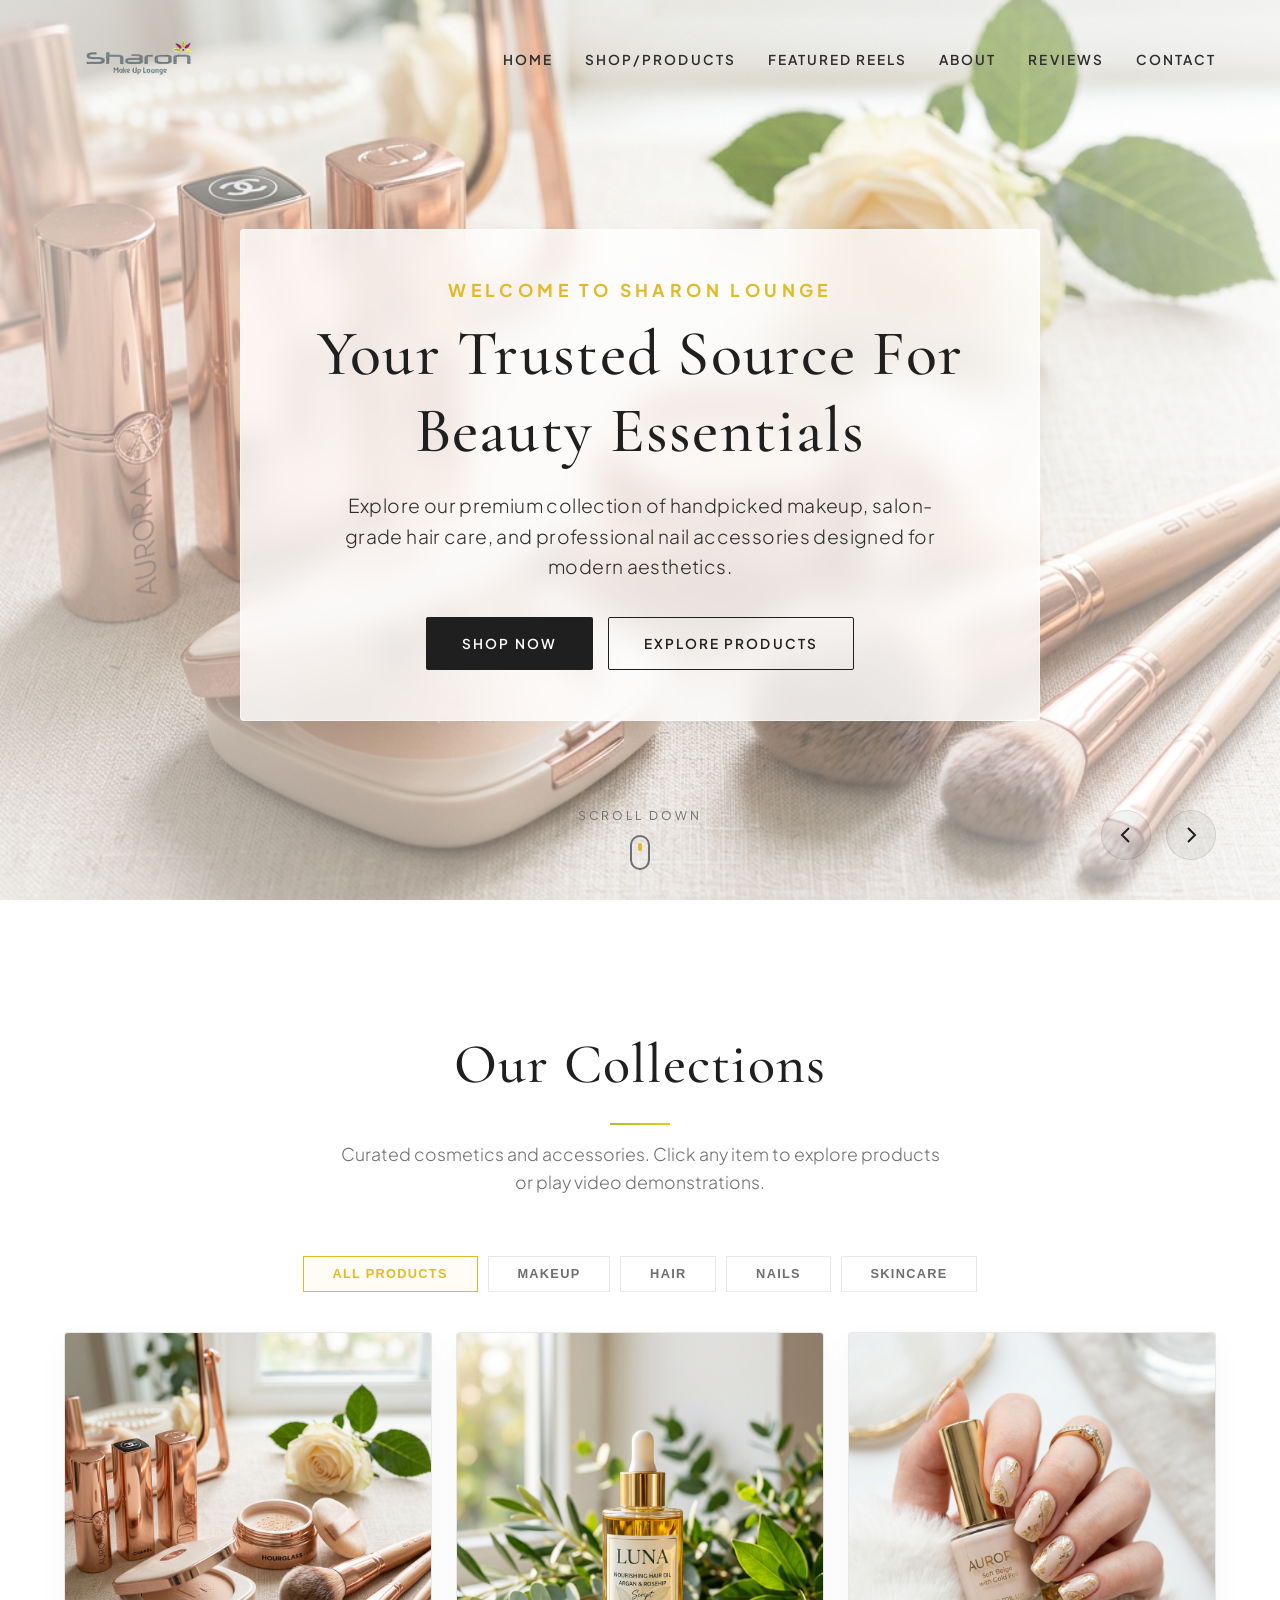
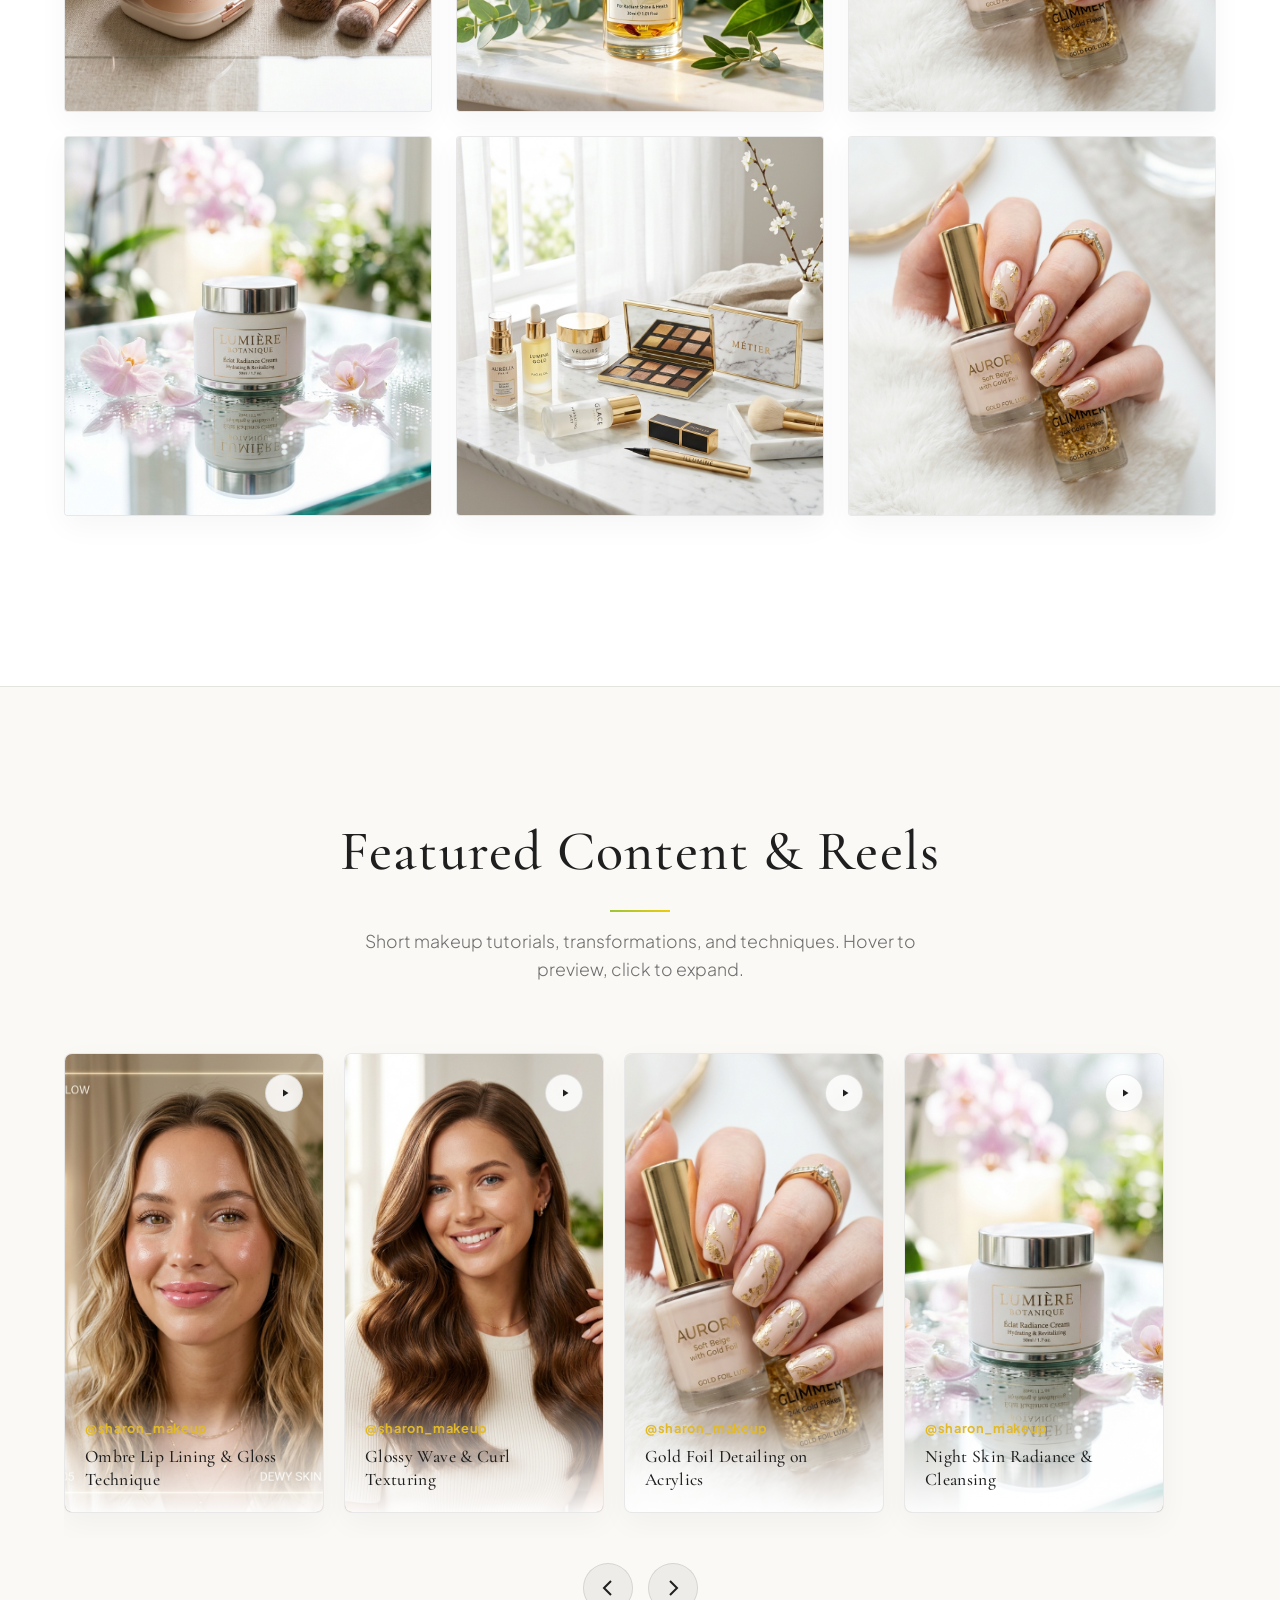
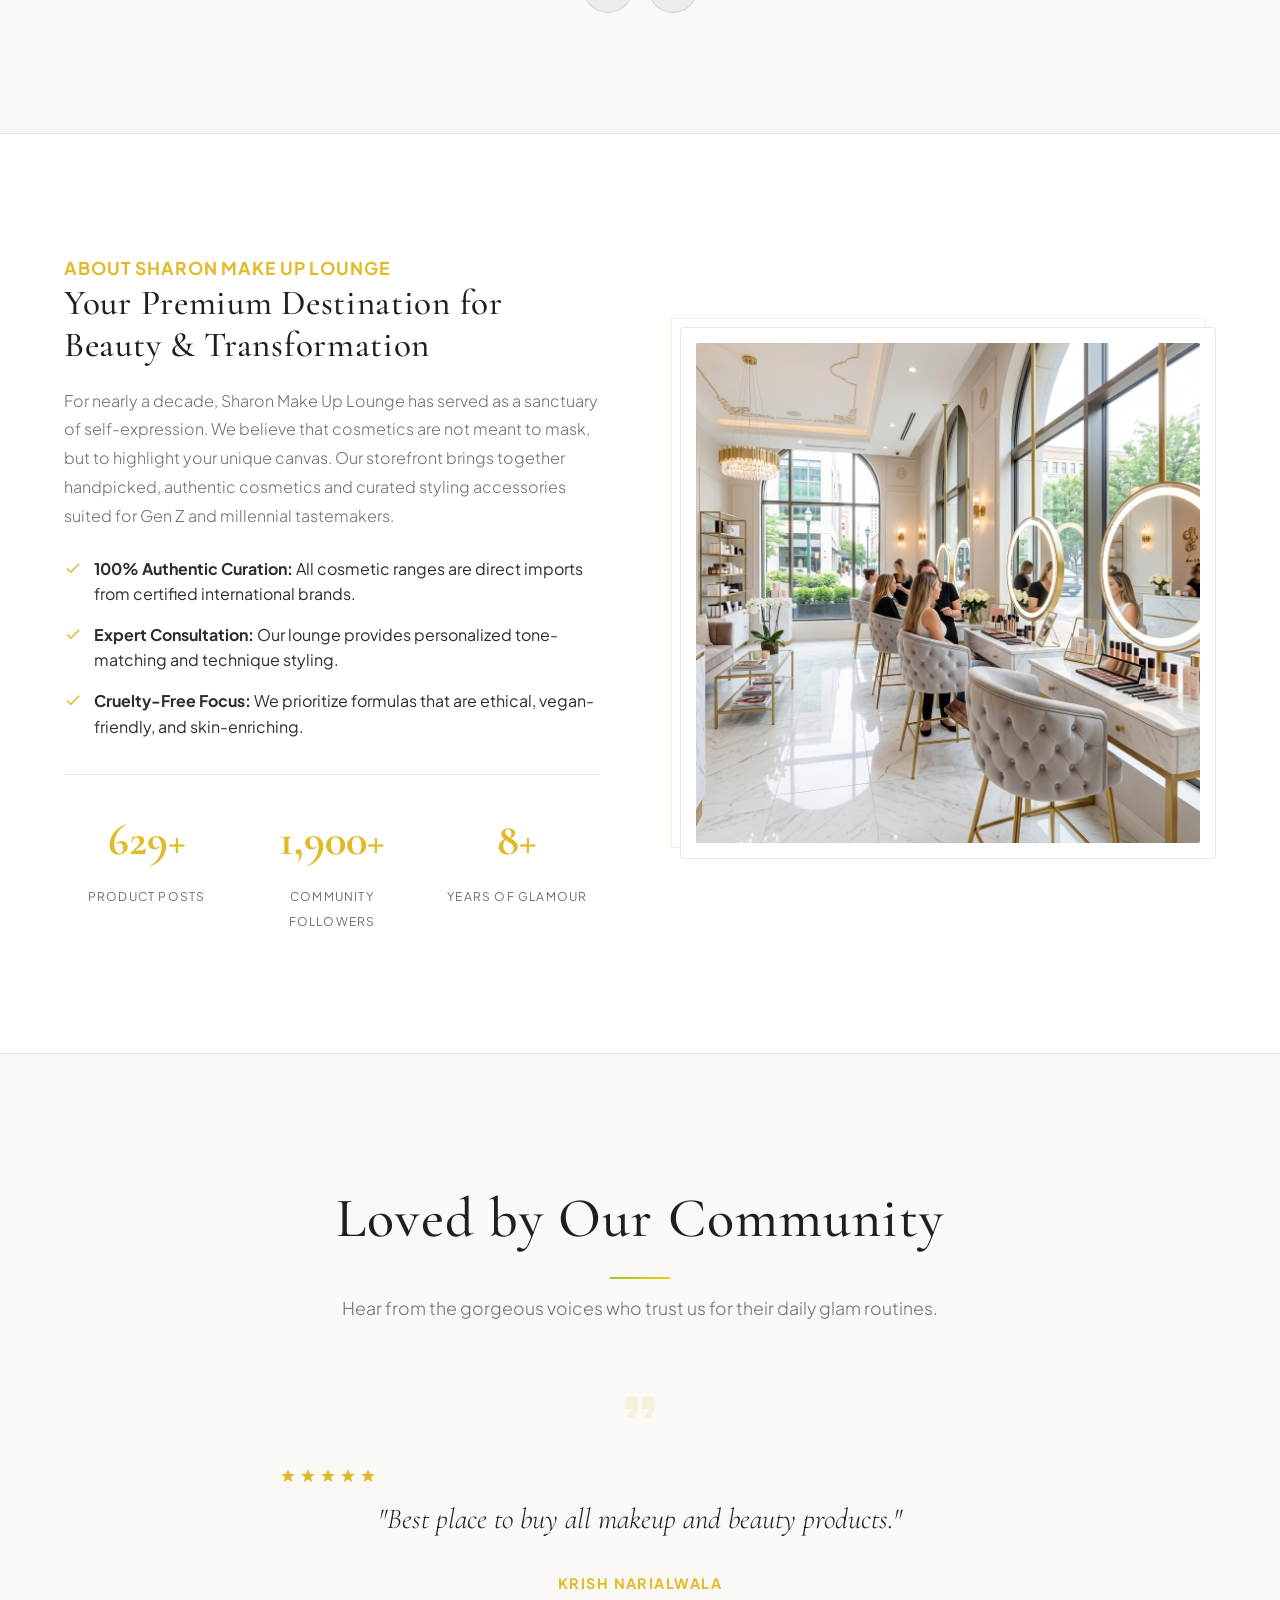
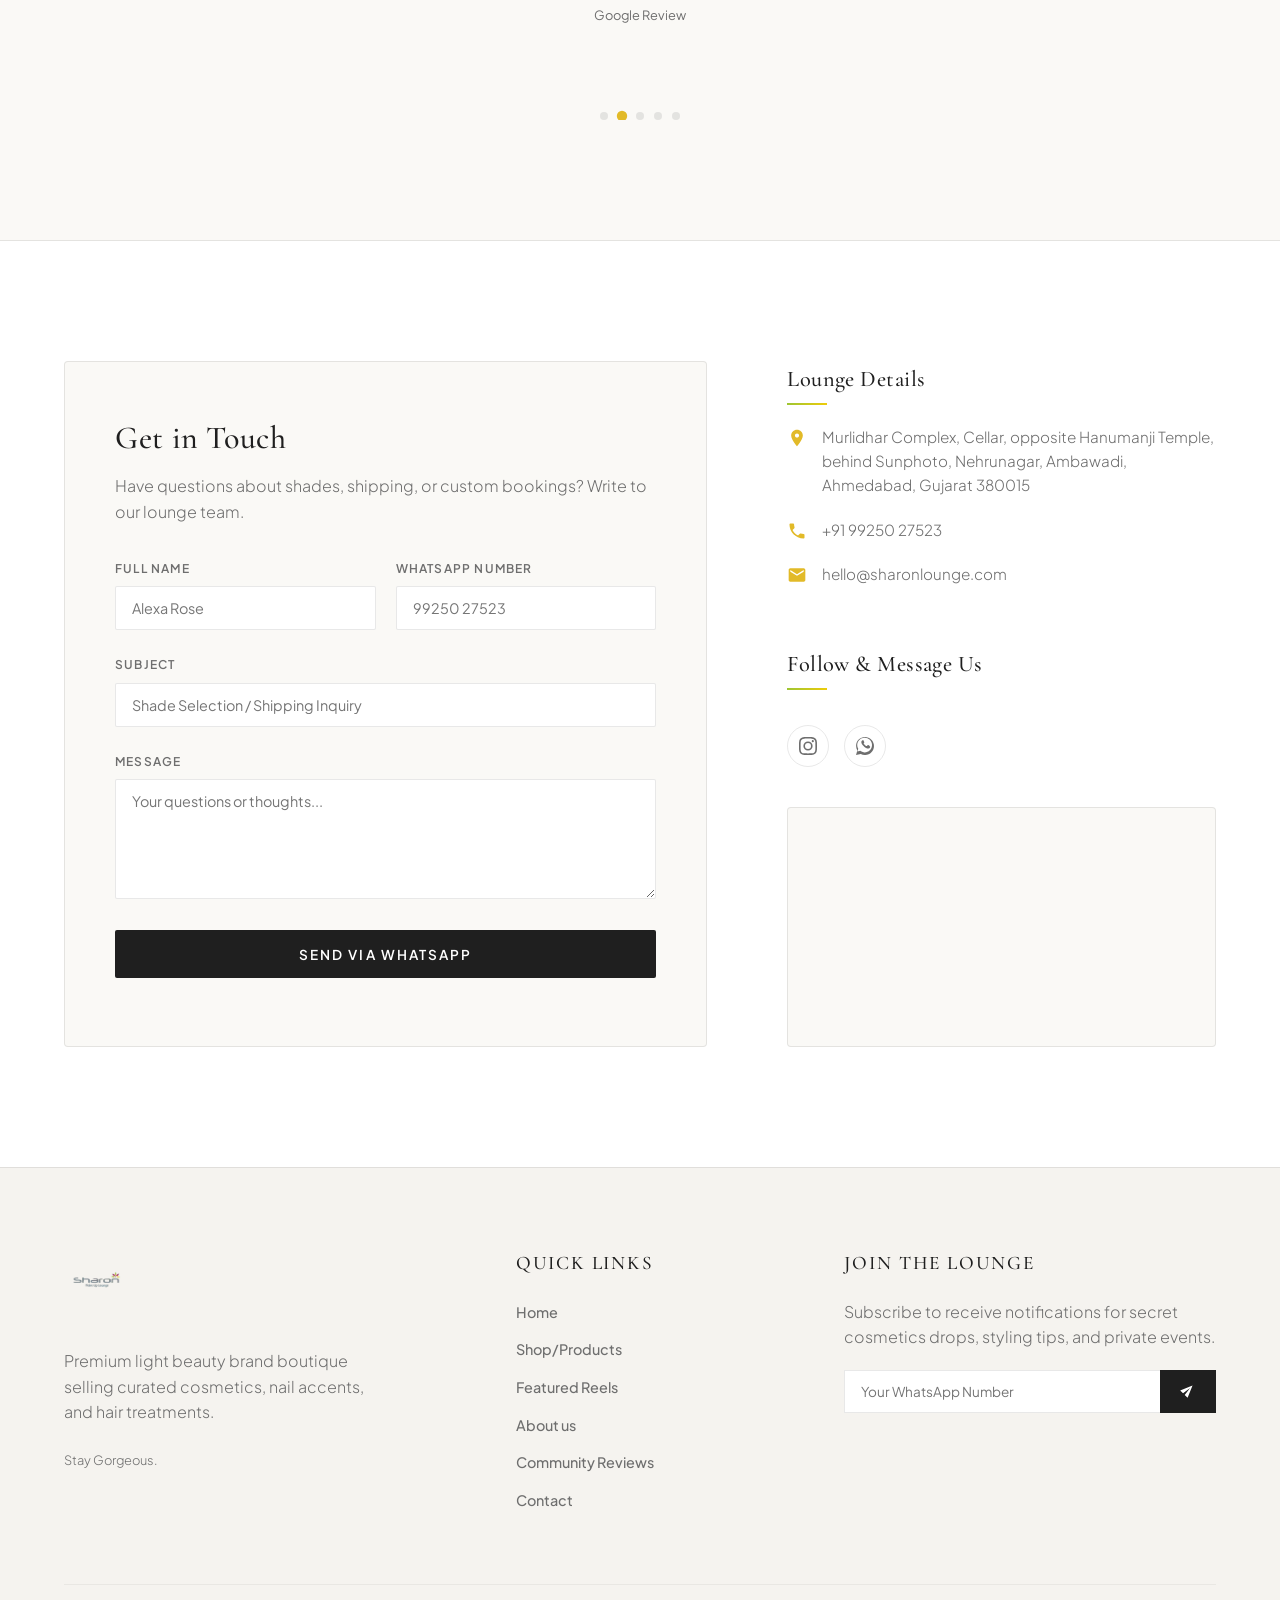
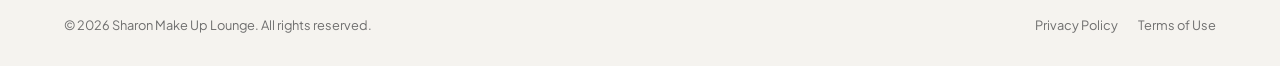
==== commit fbefc106: "feat: add project documentation and site favicon" ====
--- a/index.html
+++ b/index.html
@@ -9,6 +9,9 @@
   
   <!-- CSS Stylesheet -->
   <link rel="stylesheet" href="styles.css">
+  
+  <!-- Favicon -->
+  <link rel="icon" type="image/png" href="assets/logo.png">
 </head>
 <body>
 
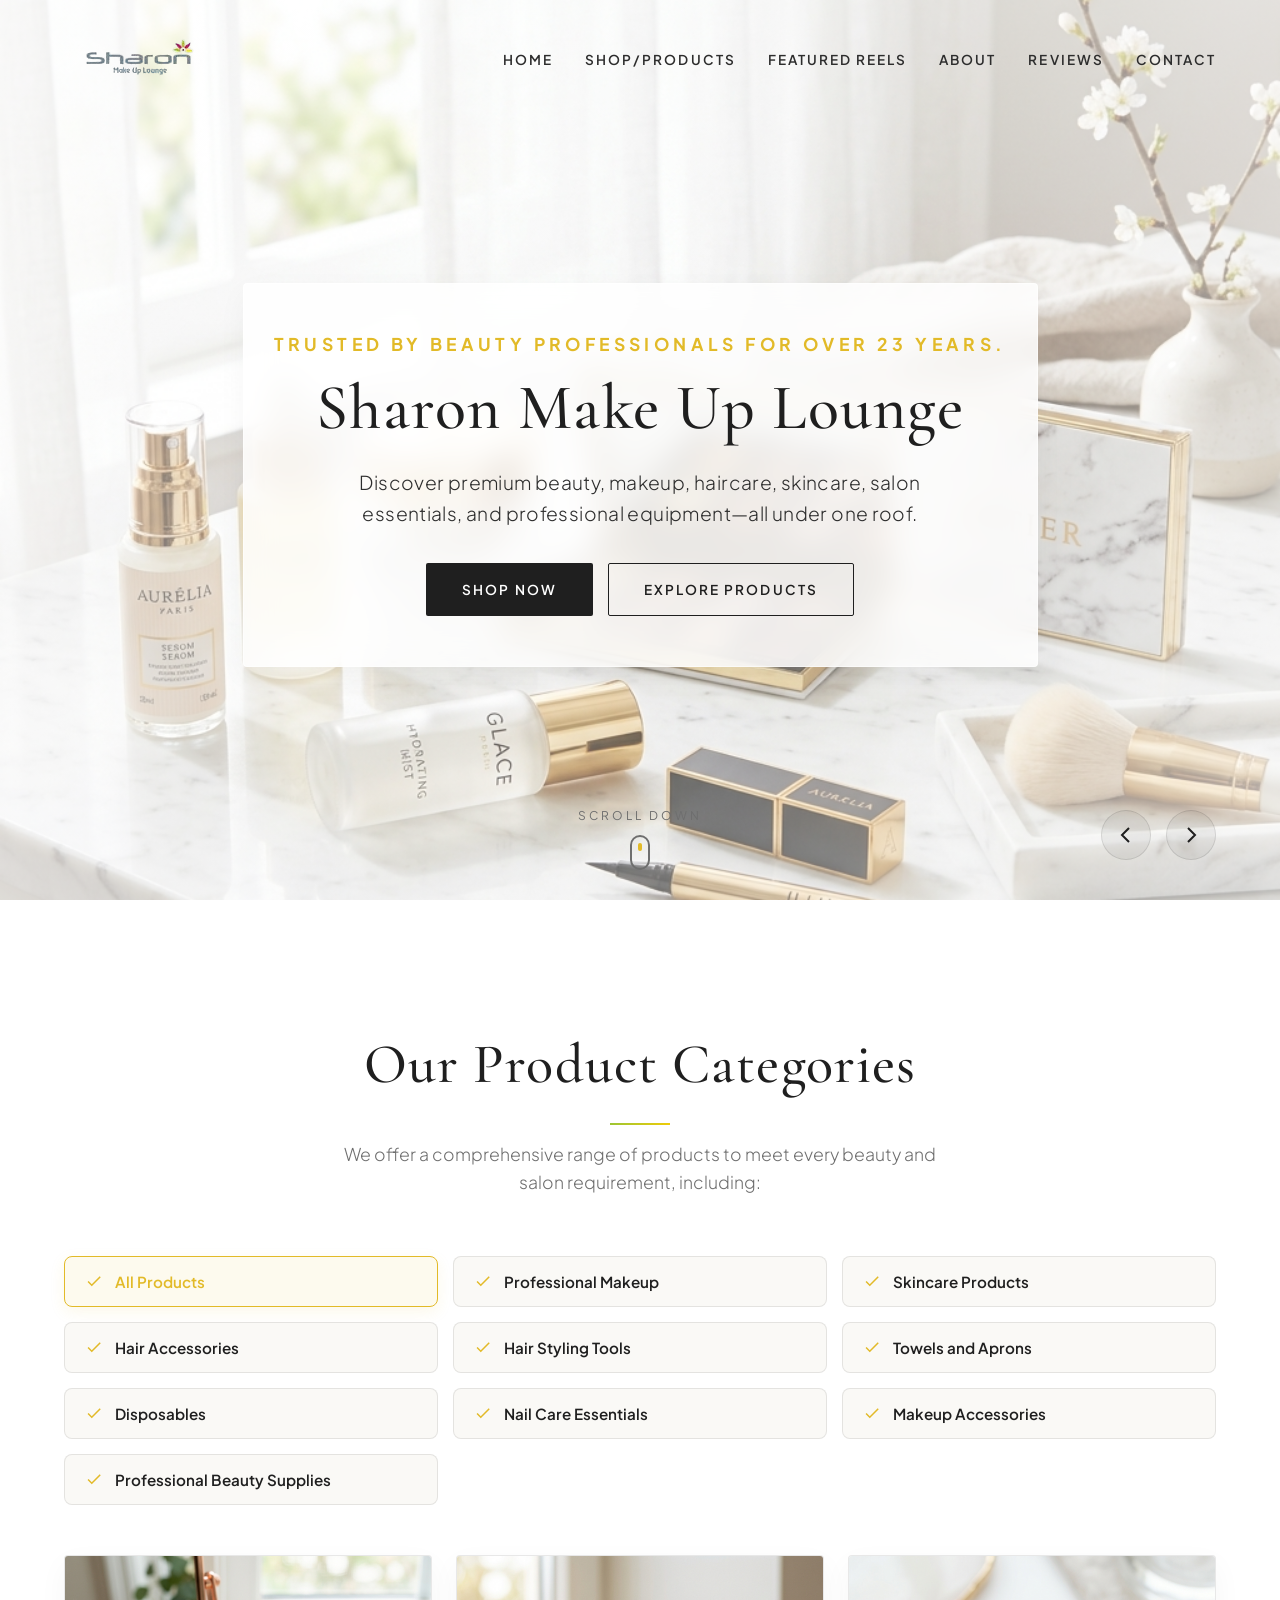
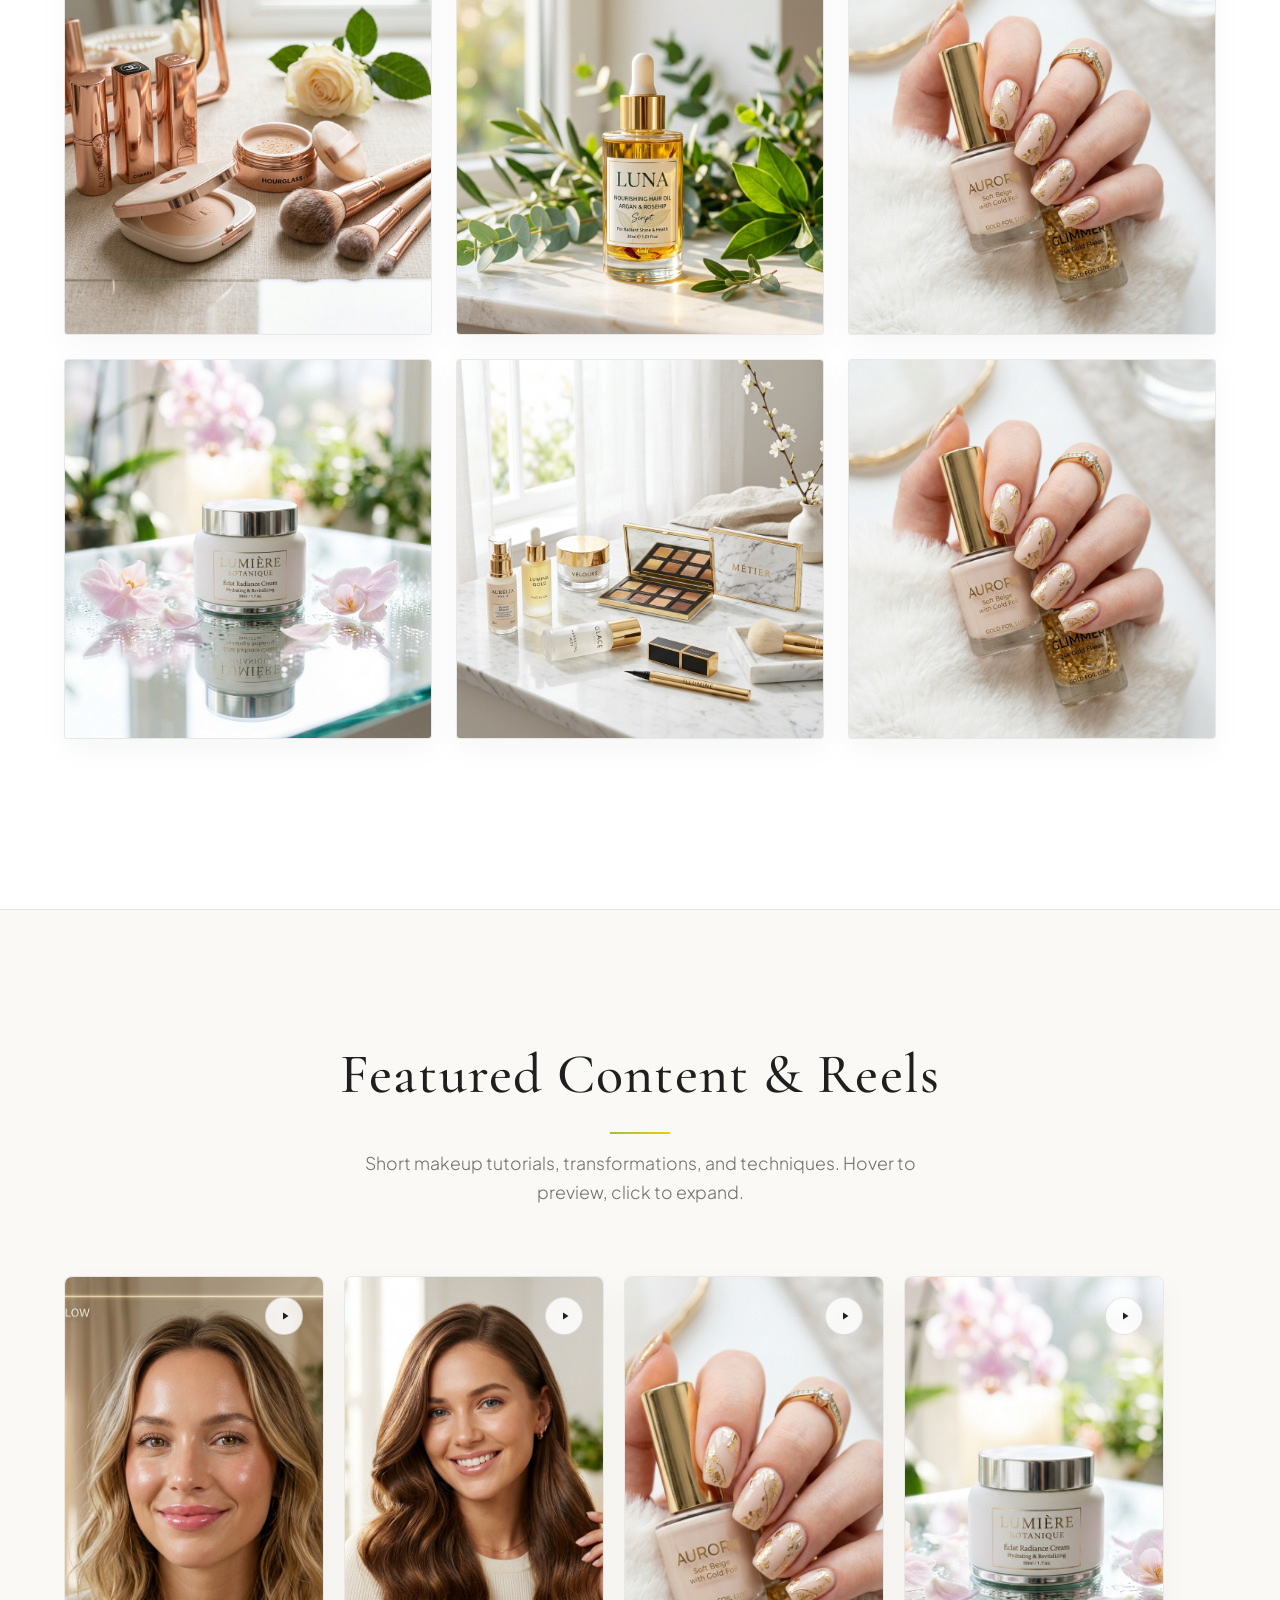
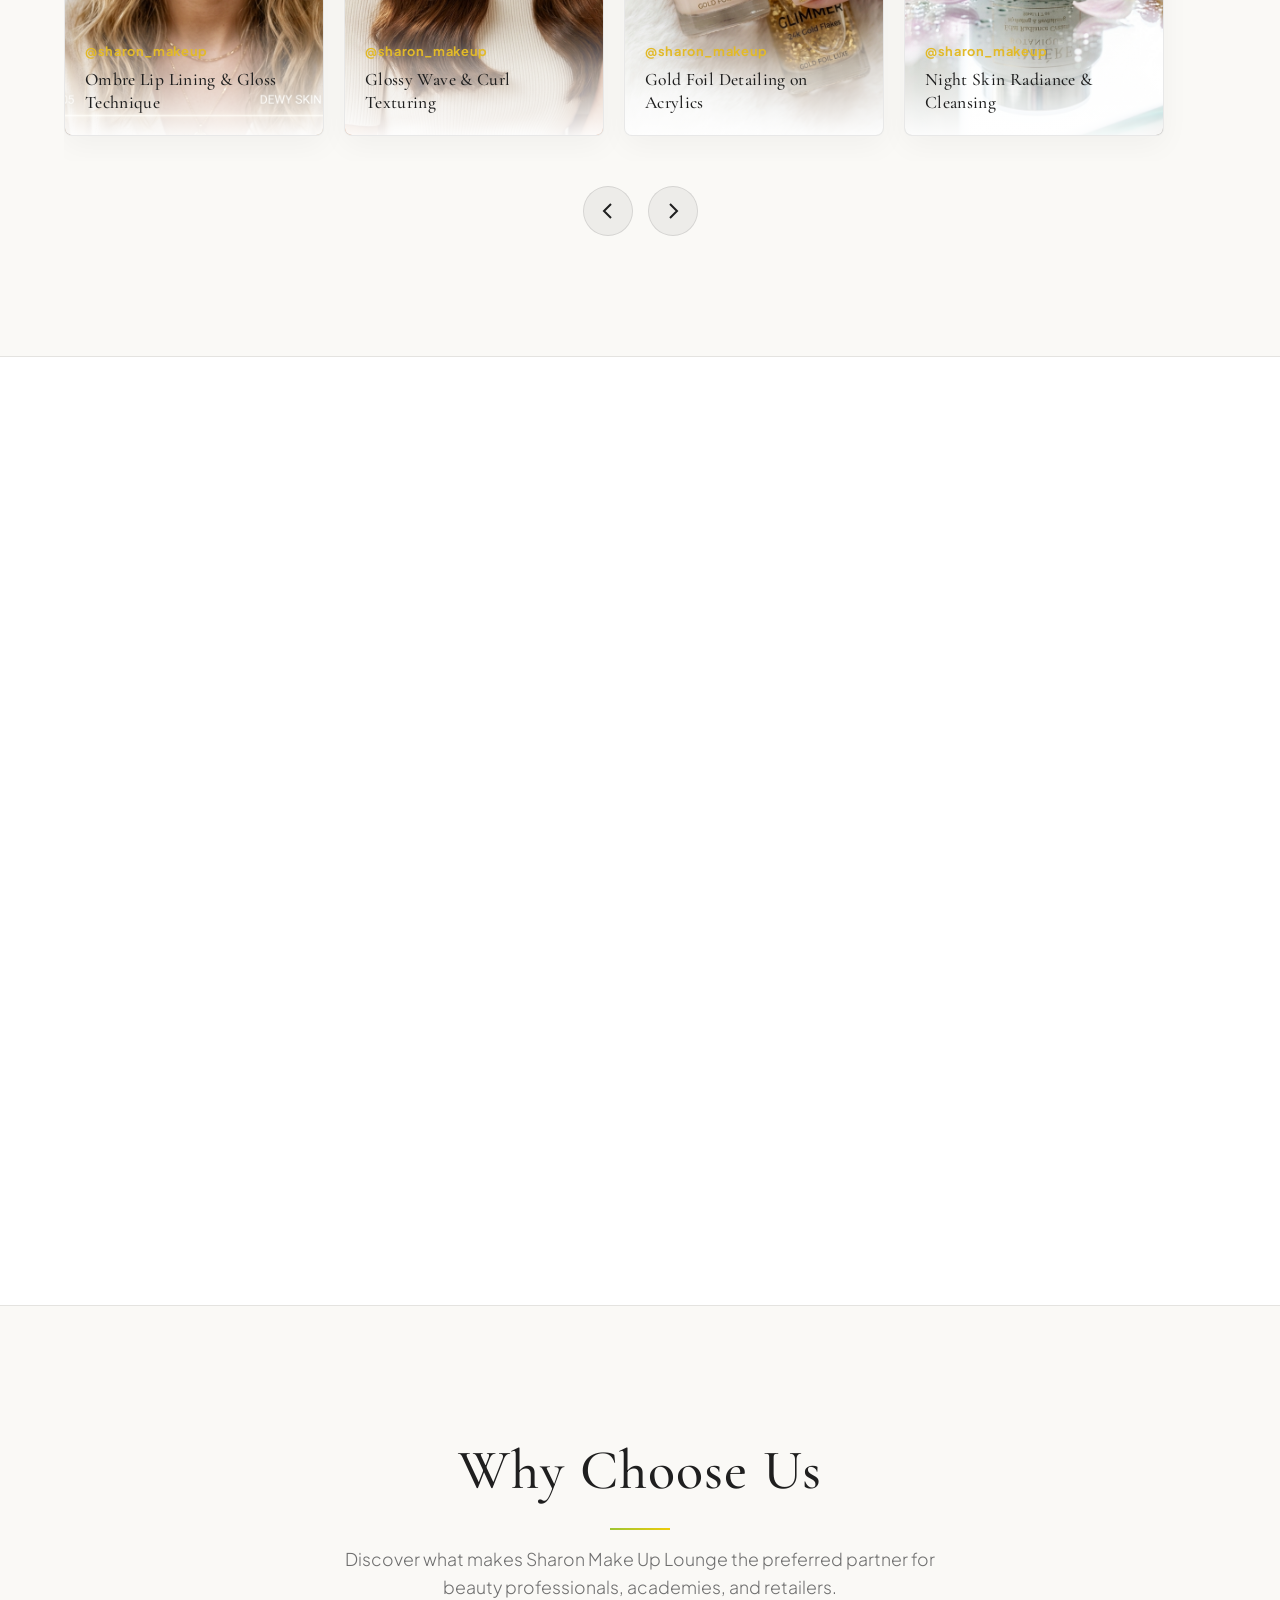
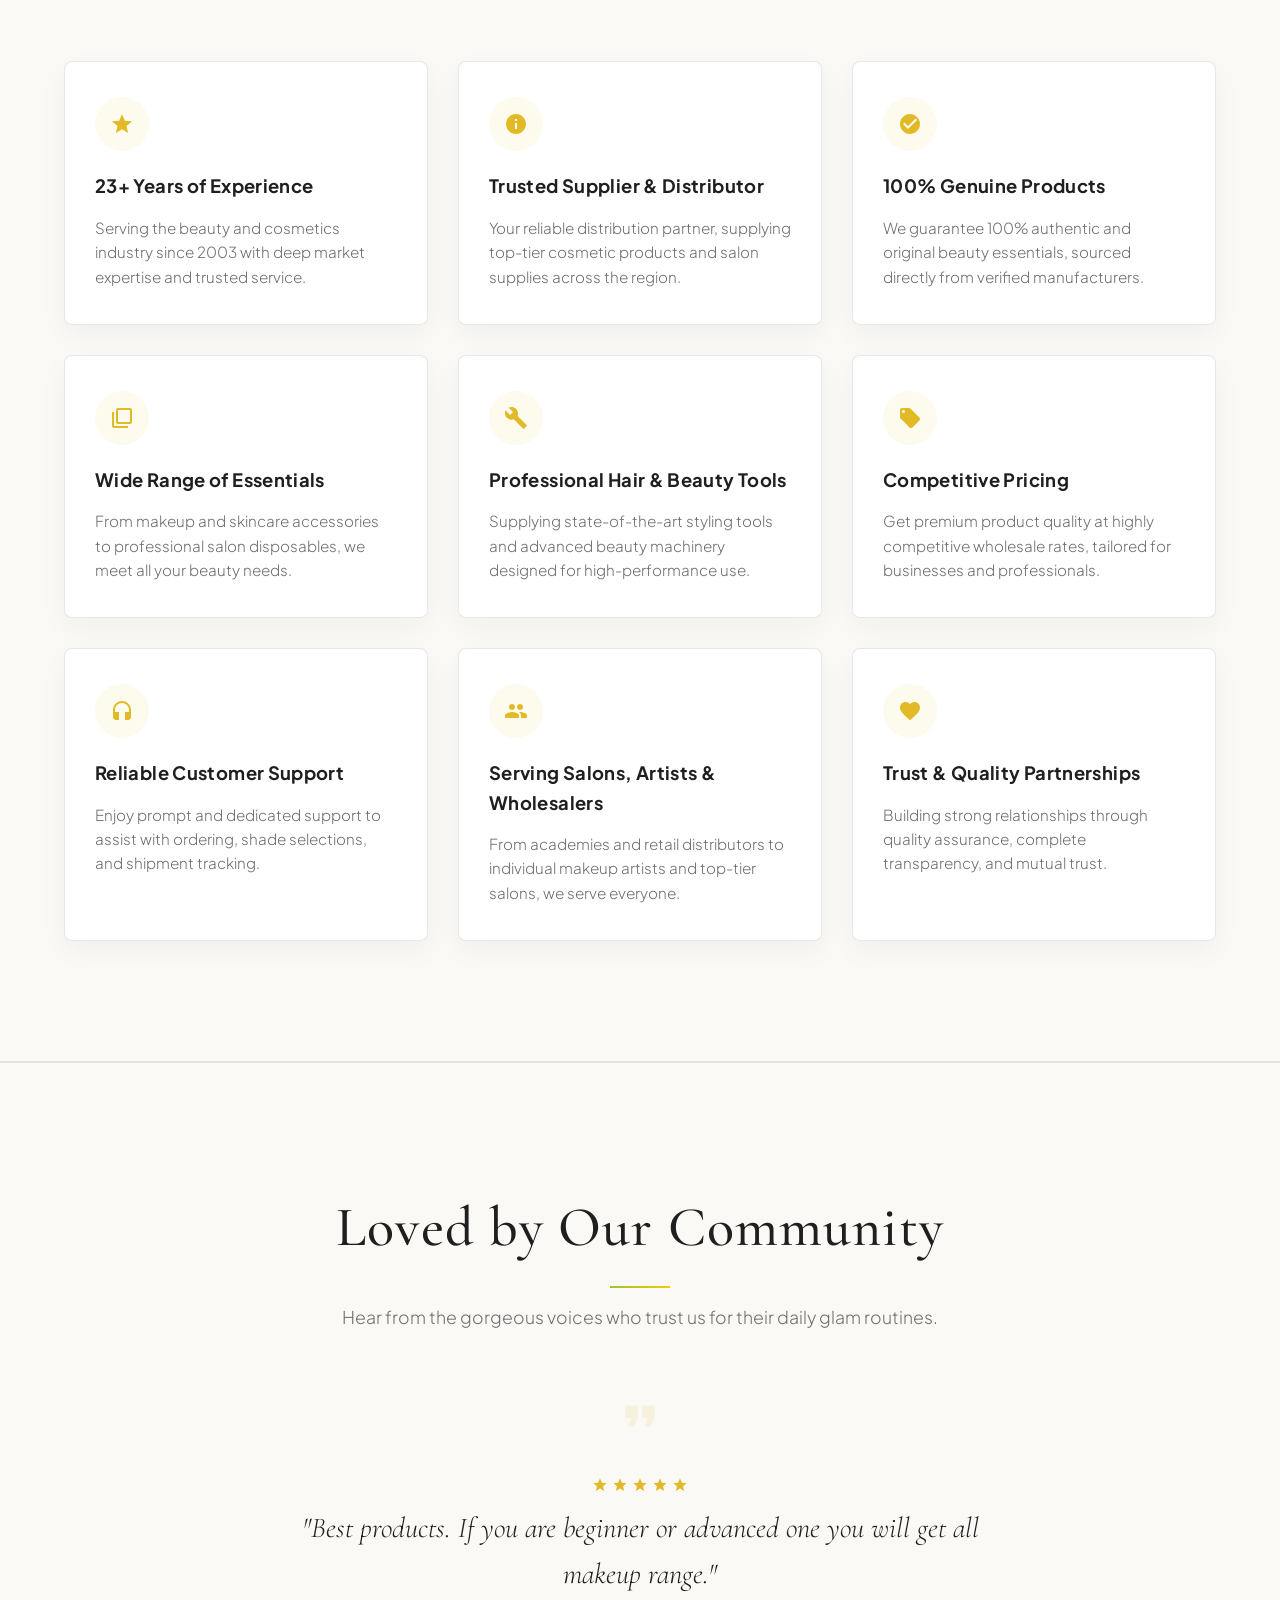
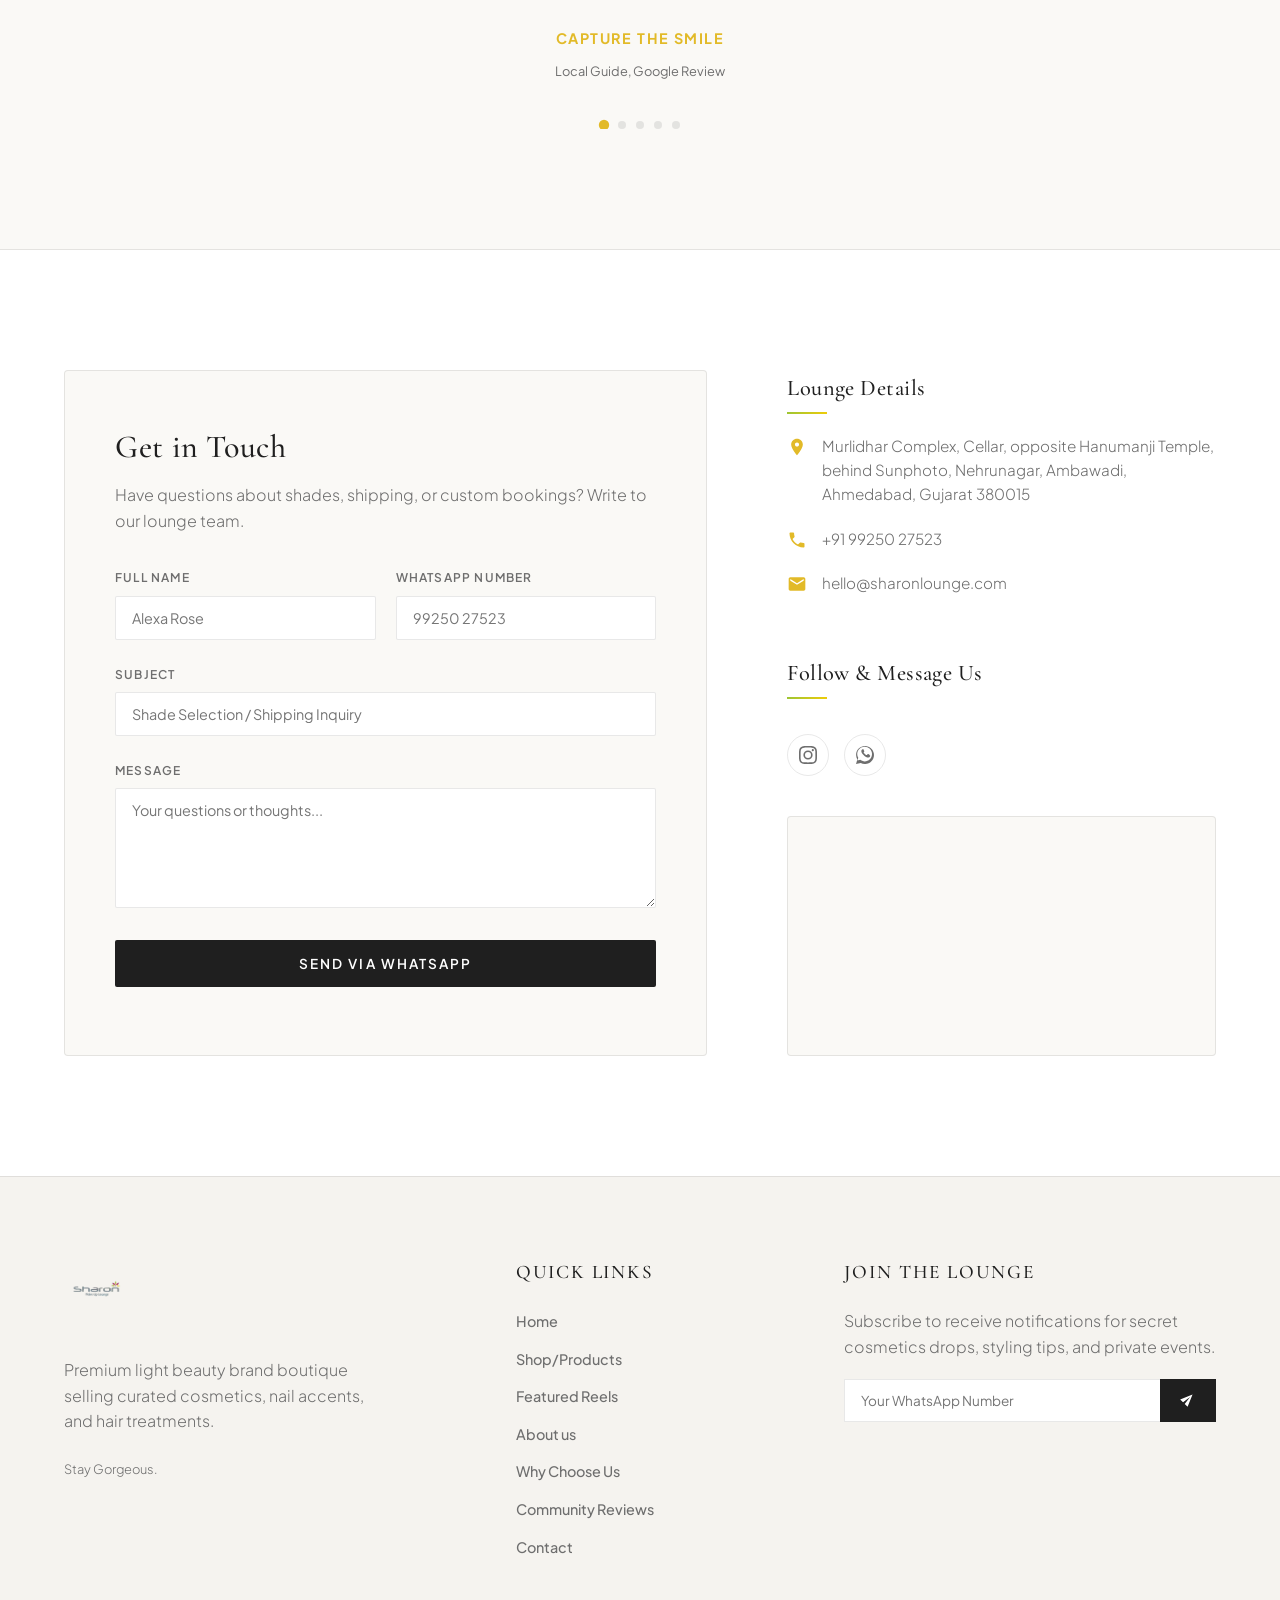
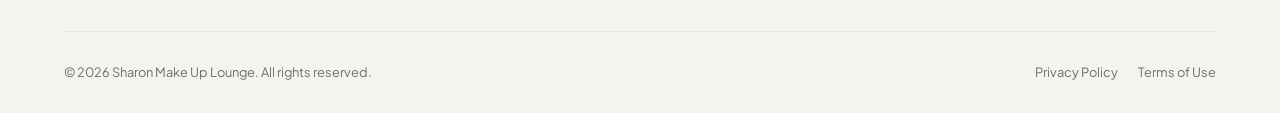
==== commit ec36c317: "feat: update brand messaging and add Why Choose Us section with category filters" ====
--- a/index.html
+++ b/index.html
@@ -73,10 +73,10 @@
       <!-- Tagline & Action Overlays (Refactored to look incredibly clean and bright) -->
       <div class="hero-content reveal">
         <h1>
-          <span>Welcome to Sharon Lounge</span>
-          Your Trusted Source for Beauty Essentials
+          <span>Trusted by beauty professionals for over 23 years.</span>
+          Sharon Make Up Lounge
         </h1>
-        <p>Explore our premium collection of handpicked makeup, salon-grade hair care, and professional nail accessories designed for modern aesthetics.</p>
+        <p>Discover premium beauty, makeup, haircare, skincare, salon essentials, and professional equipment—all under one roof.</p>
         <div class="hero-ctas">
           <a href="#shop" class="btn btn-primary">Shop Now</a>
           <a href="#about" class="btn btn-outline">Explore Products</a>
@@ -107,17 +107,63 @@
          ========================================================================== -->
     <section id="shop" class="section-padding container" aria-labelledby="gallery-title">
       <div class="section-header reveal">
-        <h2 id="gallery-title">Our Collections</h2>
-        <p>Curated cosmetics and accessories. Click any item to explore products or play video demonstrations.</p>
-      </div>
-
-      <!-- Interactive filter tabs -->
-      <div class="gallery-filters reveal">
-        <button class="filter-btn active" data-filter="all">All Products</button>
-        <button class="filter-btn" data-filter="makeup">Makeup</button>
-        <button class="filter-btn" data-filter="hair">Hair</button>
-        <button class="filter-btn" data-filter="nails">Nails</button>
-        <button class="filter-btn" data-filter="skincare">Skincare</button>
+        <h2 id="gallery-title">Our Product Categories</h2>
+        <p>We offer a comprehensive range of products to meet every beauty and salon requirement, including:</p>
+      </div>
+
+      <!-- Category Tag Filter Grid (Unified Category Navigation) -->
+      <div class="category-list-grid reveal reveal-stagger">
+        
+        <button class="category-tag-card filter-btn active" data-filter="all">
+          <svg viewBox="0 0 24 24" width="18" height="18" fill="var(--accent-gold)" style="flex-shrink:0;"><path d="M9 16.17L4.83 12l-1.42 1.41L9 19 21 7l-1.41-1.41z"/></svg>
+          <span>All Products</span>
+        </button>
+
+        <button class="category-tag-card filter-btn" data-filter="makeup">
+          <svg viewBox="0 0 24 24" width="18" height="18" fill="var(--accent-gold)" style="flex-shrink:0;"><path d="M9 16.17L4.83 12l-1.42 1.41L9 19 21 7l-1.41-1.41z"/></svg>
+          <span>Professional Makeup</span>
+        </button>
+
+        <button class="category-tag-card filter-btn" data-filter="skincare">
+          <svg viewBox="0 0 24 24" width="18" height="18" fill="var(--accent-gold)" style="flex-shrink:0;"><path d="M9 16.17L4.83 12l-1.42 1.41L9 19 21 7l-1.41-1.41z"/></svg>
+          <span>Skincare Products</span>
+        </button>
+
+        <button class="category-tag-card filter-btn" data-filter="hair">
+          <svg viewBox="0 0 24 24" width="18" height="18" fill="var(--accent-gold)" style="flex-shrink:0;"><path d="M9 16.17L4.83 12l-1.42 1.41L9 19 21 7l-1.41-1.41z"/></svg>
+          <span>Hair Accessories</span>
+        </button>
+
+        <button class="category-tag-card filter-btn" data-filter="hair">
+          <svg viewBox="0 0 24 24" width="18" height="18" fill="var(--accent-gold)" style="flex-shrink:0;"><path d="M9 16.17L4.83 12l-1.42 1.41L9 19 21 7l-1.41-1.41z"/></svg>
+          <span>Hair Styling Tools</span>
+        </button>
+
+        <button class="category-tag-card filter-btn" data-filter="hair">
+          <svg viewBox="0 0 24 24" width="18" height="18" fill="var(--accent-gold)" style="flex-shrink:0;"><path d="M9 16.17L4.83 12l-1.42 1.41L9 19 21 7l-1.41-1.41z"/></svg>
+          <span>Towels and Aprons</span>
+        </button>
+
+        <button class="category-tag-card filter-btn" data-filter="skincare">
+          <svg viewBox="0 0 24 24" width="18" height="18" fill="var(--accent-gold)" style="flex-shrink:0;"><path d="M9 16.17L4.83 12l-1.42 1.41L9 19 21 7l-1.41-1.41z"/></svg>
+          <span>Disposables</span>
+        </button>
+
+        <button class="category-tag-card filter-btn" data-filter="nails">
+          <svg viewBox="0 0 24 24" width="18" height="18" fill="var(--accent-gold)" style="flex-shrink:0;"><path d="M9 16.17L4.83 12l-1.42 1.41L9 19 21 7l-1.41-1.41z"/></svg>
+          <span>Nail Care Essentials</span>
+        </button>
+
+        <button class="category-tag-card filter-btn" data-filter="makeup">
+          <svg viewBox="0 0 24 24" width="18" height="18" fill="var(--accent-gold)" style="flex-shrink:0;"><path d="M9 16.17L4.83 12l-1.42 1.41L9 19 21 7l-1.41-1.41z"/></svg>
+          <span>Makeup Accessories</span>
+        </button>
+
+        <button class="category-tag-card filter-btn" data-filter="all">
+          <svg viewBox="0 0 24 24" width="18" height="18" fill="var(--accent-gold)" style="flex-shrink:0;"><path d="M9 16.17L4.83 12l-1.42 1.41L9 19 21 7l-1.41-1.41z"/></svg>
+          <span>Professional Beauty Supplies</span>
+        </button>
+
       </div>
 
       <!-- Grid displaying images & looping videos (Insta-store layout style) -->
@@ -291,9 +337,9 @@
         <!-- Left: Text content -->
         <div class="about-content reveal">
           <h2 id="about-title" style="display:none">About Us</h2>
-          <span class="accent-text">About Sharon Make Up Lounge</span>
+          <span class="accent-text">About Sharon Makeup Lounge</span>
           <h3>Your Premium Destination for Beauty & Transformation</h3>
-          <p>For nearly a decade, Sharon Make Up Lounge has served as a sanctuary of self-expression. We believe that cosmetics are not meant to mask, but to highlight your unique canvas. Our storefront brings together handpicked, authentic cosmetics and curated styling accessories suited for Gen Z and millennial tastemakers.</p>
+          <p>With over 23 years of experience, Sharon Makeup Lounge has been a trusted distributor and supplier of premium beauty, makeup, haircare, skincare, salon essentials, and professional equipment. From our beginnings as Saundarya – The Beauty Shop to becoming Sharon Makeup Lounge, our commitment to quality, authenticity, and customer satisfaction has remained unchanged.</p>
           
           <ul class="about-bullets">
             <li>
@@ -322,8 +368,8 @@
               <span class="stat-label">Community Followers</span>
             </div>
             <div class="stat-item">
-              <span class="stat-number">8+</span>
-              <span class="stat-label">Years of Glamour</span>
+              <span class="stat-number">23+</span>
+              <span class="stat-label">Years of Experience</span>
             </div>
           </div>
         </div>
@@ -335,6 +381,110 @@
           </div>
         </div>
 
+      </div>
+    </section>
+
+    <!-- ==========================================================================
+         5.5 WHY CHOOSE US (Grid of Cards)
+         ========================================================================== -->
+    <section id="why-choose-us" class="why-section section-padding" aria-labelledby="why-title">
+      <div class="container">
+        <div class="section-header reveal">
+          <h2 id="why-title">Why Choose Us</h2>
+          <p>Discover what makes Sharon Make Up Lounge the preferred partner for beauty professionals, academies, and retailers.</p>
+        </div>
+
+        <div class="why-grid reveal reveal-stagger">
+          <!-- Card 1: Experience -->
+          <div class="why-card">
+            <div class="why-icon-wrapper">
+              <!-- Star icon representing Experience -->
+              <svg viewBox="0 0 24 24"><path d="M12 17.27L18.18 21l-1.64-7.03L22 9.24l-7.19-.61L12 2 9.19 8.63 2 9.24l5.46 4.73L5.82 21z"/></svg>
+            </div>
+            <h4>23+ Years of Experience</h4>
+            <p>Serving the beauty and cosmetics industry since 2003 with deep market expertise and trusted service.</p>
+          </div>
+
+          <!-- Card 2: Trusted Supplier -->
+          <div class="why-card">
+            <div class="why-icon-wrapper">
+              <!-- Handshake / trust icon -->
+              <svg viewBox="0 0 24 24"><path d="M12 2C6.48 2 2 6.48 2 12s4.48 10 10 10 10-4.48 10-10S17.52 2 12 2zm1 15h-2v-6h2v6zm0-8h-2V7h2v2z"/></svg>
+            </div>
+            <h4>Trusted Supplier & Distributor</h4>
+            <p>Your reliable distribution partner, supplying top-tier cosmetic products and salon supplies across the region.</p>
+          </div>
+
+          <!-- Card 3: 100% Genuine -->
+          <div class="why-card">
+            <div class="why-icon-wrapper">
+              <!-- Shield / check icon -->
+              <svg viewBox="0 0 24 24"><path d="M12 2C6.48 2 2 6.48 2 12s4.48 10 10 10 10-4.48 10-10S17.52 2 12 2zm-2 15l-5-5 1.41-1.41L10 14.17l7.59-7.59 1.42 1.41L10 17z"/></svg>
+            </div>
+            <h4>100% Genuine Products</h4>
+            <p>We guarantee 100% authentic and original beauty essentials, sourced directly from verified manufacturers.</p>
+          </div>
+
+          <!-- Card 4: Wide Range -->
+          <div class="why-card">
+            <div class="why-icon-wrapper">
+              <!-- Stack / items icon -->
+              <svg viewBox="0 0 24 24"><path d="M4 6H2v14c0 1.1.9 2 2 2h14v-2H4V6zm16-4H8c-1.1 0-2 .9-2 2v12c0 1.1.9 2 2 2h12c1.1 0 2-.9 2-2V4c0-1.1-.9-2-2-2zm0 14H8V4h12v12z"/></svg>
+            </div>
+            <h4>Wide Range of Essentials</h4>
+            <p>From makeup and skincare accessories to professional salon disposables, we meet all your beauty needs.</p>
+          </div>
+
+          <!-- Card 5: Tools & Machinery -->
+          <div class="why-card">
+            <div class="why-icon-wrapper">
+              <!-- Tools / Settings icon -->
+              <svg viewBox="0 0 24 24"><path d="M22.7 19l-9.1-9.1c.9-2.3.4-5-1.5-6.9-2-2-5-2.4-7.4-1.3L9 6 6 9 1.6 4.3C.5 6.7.9 9.8 2.9 11.8c1.9 1.9 4.6 2.4 6.9 1.5l9.1 9.1c.4.4 1 .4 1.4 0l2.3-2.3c.5-.4.5-1.1.1-1.6z"/></svg>
+            </div>
+            <h4>Professional Hair & Beauty Tools</h4>
+            <p>Supplying state-of-the-art styling tools and advanced beauty machinery designed for high-performance use.</p>
+          </div>
+
+          <!-- Card 6: Competitive Pricing -->
+          <div class="why-card">
+            <div class="why-icon-wrapper">
+              <!-- Tag icon -->
+              <svg viewBox="0 0 24 24"><path d="M21.41 11.58l-9-9C12.05 2.22 11.55 2 11 2H4c-1.1 0-2 .9-2 2v7c0 .55.22 1.05.59 1.42l9 9c.36.36.86.58 1.41.58.55 0 1.05-.22 1.41-.59l7-7c.37-.36.59-.86.59-1.41 0-.55-.23-1.06-.59-1.42zM5.5 7C4.67 7 4 6.33 4 5.5S4.67 4 5.5 4 7 4.67 7 5.5 6.33 7 5.5 7z"/></svg>
+            </div>
+            <h4>Competitive Pricing</h4>
+            <p>Get premium product quality at highly competitive wholesale rates, tailored for businesses and professionals.</p>
+          </div>
+
+          <!-- Card 7: Reliable Support -->
+          <div class="why-card">
+            <div class="why-icon-wrapper">
+              <!-- Support icon -->
+              <svg viewBox="0 0 24 24"><path d="M12 2c-4.97 0-9 4.03-9 9v7c0 1.66 1.34 3 3 3h3v-8H5v-2c0-3.87 3.13-7 7-7s7 3.13 7 7v2h-4v8h3c1.66 0 3-1.34 3-3v-7c0-4.97-4.03-9-9-9z"/></svg>
+            </div>
+            <h4>Reliable Customer Support</h4>
+            <p>Enjoy prompt and dedicated support to assist with ordering, shade selections, and shipment tracking.</p>
+          </div>
+
+          <!-- Card 8: Serving Diverse Clients -->
+          <div class="why-card">
+            <div class="why-icon-wrapper">
+              <!-- Group icon -->
+              <svg viewBox="0 0 24 24"><path d="M16 11c1.66 0 2.99-1.34 2.99-3S17.66 5 16 5c-1.66 0-3 1.34-3 3s1.34 3 3 3zm-8 0c1.66 0 2.99-1.34 2.99-3S9.66 5 8 5C6.34 5 5 6.34 5 8s1.34 3 3 3zm0 2c-2.33 0-7 1.17-7 3.5V19h14v-2.5c0-2.33-4.67-3.5-7-3.5zm8 0c-.29 0-.62.02-.97.05 1.16.83 1.97 1.97 1.97 3.45V19h6v-2.5c0-2.33-4.67-3.5-7-3.5z"/></svg>
+            </div>
+            <h4>Serving Salons, Artists & Wholesalers</h4>
+            <p>From academies and retail distributors to individual makeup artists and top-tier salons, we serve everyone.</p>
+          </div>
+
+          <!-- Card 9: Trust & Quality -->
+          <div class="why-card">
+            <div class="why-icon-wrapper">
+              <!-- Heart icon -->
+              <svg viewBox="0 0 24 24"><path d="M12 21.35l-1.45-1.32C5.4 15.36 2 12.28 2 8.5 2 5.42 4.42 3 7.5 3c1.74 0 3.41.81 4.5 2.09C13.09 3.81 14.76 3 16.5 3 19.58 3 22 5.42 22 8.5c0 3.78-3.4 6.86-8.55 11.54L12 21.35z"/></svg>
+            </div>
+            <h4>Trust & Quality Partnerships</h4>
+            <p>Building strong relationships through quality assurance, complete transparency, and mutual trust.</p>
+          </div>
+        </div>
       </div>
     </section>
 
@@ -355,7 +505,7 @@
             <div class="testimonial-card">
               <!-- Quote icon -->
               <svg class="quote-icon" viewBox="0 0 24 24"><path d="M6 17h3l2-4V7H5v6h3zm8 0h3l2-4V7h-6v6h3z"/></svg>
-              <div class="testimonial-stars" style="display: flex; gap: 4px; margin-bottom: 12px; color: var(--accent-gold);">
+              <div class="testimonial-stars">
                 <svg viewBox="0 0 24 24" width="16" height="16" fill="currentColor"><path d="M12 17.27L18.18 21l-1.64-7.03L22 9.24l-7.19-.61L12 2 9.19 8.63 2 9.24l5.46 4.73L5.82 21z"/></svg>
                 <svg viewBox="0 0 24 24" width="16" height="16" fill="currentColor"><path d="M12 17.27L18.18 21l-1.64-7.03L22 9.24l-7.19-.61L12 2 9.19 8.63 2 9.24l5.46 4.73L5.82 21z"/></svg>
                 <svg viewBox="0 0 24 24" width="16" height="16" fill="currentColor"><path d="M12 17.27L18.18 21l-1.64-7.03L22 9.24l-7.19-.61L12 2 9.19 8.63 2 9.24l5.46 4.73L5.82 21z"/></svg>
@@ -372,7 +522,7 @@
             <!-- Slide 2 -->
             <div class="testimonial-card">
               <svg class="quote-icon" viewBox="0 0 24 24"><path d="M6 17h3l2-4V7H5v6h3zm8 0h3l2-4V7h-6v6h3z"/></svg>
-              <div class="testimonial-stars" style="display: flex; gap: 4px; margin-bottom: 12px; color: var(--accent-gold);">
+              <div class="testimonial-stars">
                 <svg viewBox="0 0 24 24" width="16" height="16" fill="currentColor"><path d="M12 17.27L18.18 21l-1.64-7.03L22 9.24l-7.19-.61L12 2 9.19 8.63 2 9.24l5.46 4.73L5.82 21z"/></svg>
                 <svg viewBox="0 0 24 24" width="16" height="16" fill="currentColor"><path d="M12 17.27L18.18 21l-1.64-7.03L22 9.24l-7.19-.61L12 2 9.19 8.63 2 9.24l5.46 4.73L5.82 21z"/></svg>
                 <svg viewBox="0 0 24 24" width="16" height="16" fill="currentColor"><path d="M12 17.27L18.18 21l-1.64-7.03L22 9.24l-7.19-.61L12 2 9.19 8.63 2 9.24l5.46 4.73L5.82 21z"/></svg>
@@ -389,7 +539,7 @@
             <!-- Slide 3 -->
             <div class="testimonial-card">
               <svg class="quote-icon" viewBox="0 0 24 24"><path d="M6 17h3l2-4V7H5v6h3zm8 0h3l2-4V7h-6v6h3z"/></svg>
-              <div class="testimonial-stars" style="display: flex; gap: 4px; margin-bottom: 12px; color: var(--accent-gold);">
+              <div class="testimonial-stars">
                 <svg viewBox="0 0 24 24" width="16" height="16" fill="currentColor"><path d="M12 17.27L18.18 21l-1.64-7.03L22 9.24l-7.19-.61L12 2 9.19 8.63 2 9.24l5.46 4.73L5.82 21z"/></svg>
                 <svg viewBox="0 0 24 24" width="16" height="16" fill="currentColor"><path d="M12 17.27L18.18 21l-1.64-7.03L22 9.24l-7.19-.61L12 2 9.19 8.63 2 9.24l5.46 4.73L5.82 21z"/></svg>
                 <svg viewBox="0 0 24 24" width="16" height="16" fill="currentColor"><path d="M12 17.27L18.18 21l-1.64-7.03L22 9.24l-7.19-.61L12 2 9.19 8.63 2 9.24l5.46 4.73L5.82 21z"/></svg>
@@ -406,7 +556,7 @@
             <!-- Slide 4 -->
             <div class="testimonial-card">
               <svg class="quote-icon" viewBox="0 0 24 24"><path d="M6 17h3l2-4V7H5v6h3zm8 0h3l2-4V7h-6v6h3z"/></svg>
-              <div class="testimonial-stars" style="display: flex; gap: 4px; margin-bottom: 12px; color: var(--accent-gold);">
+              <div class="testimonial-stars">
                 <svg viewBox="0 0 24 24" width="16" height="16" fill="currentColor"><path d="M12 17.27L18.18 21l-1.64-7.03L22 9.24l-7.19-.61L12 2 9.19 8.63 2 9.24l5.46 4.73L5.82 21z"/></svg>
                 <svg viewBox="0 0 24 24" width="16" height="16" fill="currentColor"><path d="M12 17.27L18.18 21l-1.64-7.03L22 9.24l-7.19-.61L12 2 9.19 8.63 2 9.24l5.46 4.73L5.82 21z"/></svg>
                 <svg viewBox="0 0 24 24" width="16" height="16" fill="currentColor"><path d="M12 17.27L18.18 21l-1.64-7.03L22 9.24l-7.19-.61L12 2 9.19 8.63 2 9.24l5.46 4.73L5.82 21z"/></svg>
@@ -423,7 +573,7 @@
             <!-- Slide 5 -->
             <div class="testimonial-card">
               <svg class="quote-icon" viewBox="0 0 24 24"><path d="M6 17h3l2-4V7H5v6h3zm8 0h3l2-4V7h-6v6h3z"/></svg>
-              <div class="testimonial-stars" style="display: flex; gap: 4px; margin-bottom: 12px; color: var(--accent-gold);">
+              <div class="testimonial-stars">
                 <svg viewBox="0 0 24 24" width="16" height="16" fill="currentColor"><path d="M12 17.27L18.18 21l-1.64-7.03L22 9.24l-7.19-.61L12 2 9.19 8.63 2 9.24l5.46 4.73L5.82 21z"/></svg>
                 <svg viewBox="0 0 24 24" width="16" height="16" fill="currentColor"><path d="M12 17.27L18.18 21l-1.64-7.03L22 9.24l-7.19-.61L12 2 9.19 8.63 2 9.24l5.46 4.73L5.82 21z"/></svg>
                 <svg viewBox="0 0 24 24" width="16" height="16" fill="currentColor"><path d="M12 17.27L18.18 21l-1.64-7.03L22 9.24l-7.19-.61L12 2 9.19 8.63 2 9.24l5.46 4.73L5.82 21z"/></svg>
@@ -555,6 +705,7 @@
           <li><a href="#shop">Shop/Products</a></li>
           <li><a href="#reels">Featured Reels</a></li>
           <li><a href="#about">About us</a></li>
+          <li><a href="#why-choose-us">Why Choose Us</a></li>
           <li><a href="#testimonials">Community Reviews</a></li>
           <li><a href="#contact">Contact</a></li>
         </ul>
--- a/styles.css
+++ b/styles.css
@@ -172,7 +172,13 @@
 }
 
 .section-padding {
-  padding: 80px 0;
+  padding: 60px 0;
+}
+
+@media (min-width: 768px) {
+  .section-padding {
+    padding: 90px 0;
+  }
 }
 
 @media (min-width: 992px) {
@@ -189,18 +195,30 @@
 
 .section-header {
   text-align: center;
-  margin-bottom: 60px;
+  margin-bottom: 40px;
+}
+
+@media (min-width: 768px) {
+  .section-header {
+    margin-bottom: 60px;
+  }
 }
 
 .section-header h2 {
-  font-size: 2.5rem;
+  font-size: 2rem;
   margin-bottom: 15px;
   position: relative;
   display: inline-block;
   padding-bottom: 15px;
 }
 
-@media (min-width: 768px) {
+@media (min-width: 576px) {
+  .section-header h2 {
+    font-size: 2.5rem;
+  }
+}
+
+@media (min-width: 992px) {
   .section-header h2 {
     font-size: 3.5rem;
   }
@@ -220,7 +238,13 @@
 .section-header p {
   max-width: 600px;
   margin: 0 auto;
-  font-size: 1.1rem;
+  font-size: 1rem;
+}
+
+@media (min-width: 768px) {
+  .section-header p {
+    font-size: 1.1rem;
+  }
 }
 
 /* ==========================================================================
@@ -266,18 +290,34 @@
 }
 
 .logo-img {
-  height: 150px;
-  margin-top: -35px;
-  margin-bottom: -35px;
+  height: 100px;
+  margin-top: -20px;
+  margin-bottom: -20px;
   width: auto;
   object-fit: contain;
   transition: var(--transition-smooth);
 }
 
+@media (min-width: 768px) {
+  .logo-img {
+    height: 150px;
+    margin-top: -35px;
+    margin-bottom: -35px;
+  }
+}
+
 header.scrolled .logo-img {
-  height: 90px;
-  margin-top: -20px;
-  margin-bottom: -20px;
+  height: 70px;
+  margin-top: -12px;
+  margin-bottom: -12px;
+}
+
+@media (min-width: 768px) {
+  header.scrolled .logo-img {
+    height: 90px;
+    margin-top: -20px;
+    margin-bottom: -20px;
+  }
 }
 
 .logo svg {
@@ -452,9 +492,10 @@
   z-index: 5;
   text-align: center;
   max-width: 800px;
-  padding: 50px 30px;
-  margin-top: 50px;
-  background: rgba(255, 255, 255, 0.8);
+  padding: 30px 20px;
+  margin-top: 30px;
+  width: 90%;
+  background: rgba(255, 255, 255, 0.85);
   backdrop-filter: blur(15px);
   -webkit-backdrop-filter: blur(15px);
   border: 1px solid rgba(255, 255, 255, 0.5);
@@ -462,35 +503,58 @@
   box-shadow: var(--card-shadow);
 }
 
+@media (min-width: 576px) {
+  .hero-content {
+    padding: 50px 30px;
+    margin-top: 50px;
+    width: auto;
+  }
+}
+
 .hero-content h1 {
-  font-size: 2.8rem;
+  font-size: 1.8rem;
   line-height: 1.2;
-  margin-bottom: 20px;
+  margin-bottom: 15px;
   text-transform: capitalize;
   color: var(--text-dark);
+}
+
+@media (min-width: 576px) {
+  .hero-content h1 {
+    font-size: 2.5rem;
+  }
 }
 
 @media (min-width: 768px) {
   .hero-content h1 {
     font-size: 4rem;
+    margin-bottom: 20px;
   }
 }
 
 .hero-content h1 span {
   display: block;
-  font-size: 1.1rem;
+  font-size: 0.9rem;
   font-family: var(--font-sans);
   text-transform: uppercase;
-  letter-spacing: 0.25em;
+  letter-spacing: 0.15em;
   color: var(--accent-magenta);
-  margin-bottom: 15px;
+  margin-bottom: 10px;
   font-weight: 700;
 }
 
+@media (min-width: 576px) {
+  .hero-content h1 span {
+    font-size: 1.1rem;
+    letter-spacing: 0.25em;
+    margin-bottom: 15px;
+  }
+}
+
 .hero-content p {
-  font-size: 1rem;
+  font-size: 0.95rem;
   max-width: 600px;
-  margin: 0 auto 35px auto;
+  margin: 0 auto 25px auto;
   color: var(--text-primary);
   letter-spacing: 0.02em;
 }
@@ -498,14 +562,29 @@
 @media (min-width: 768px) {
   .hero-content p {
     font-size: 1.2rem;
+    margin-bottom: 35px;
   }
 }
 
 .hero-ctas {
   display: flex;
-  gap: 15px;
+  gap: 12px;
   justify-content: center;
-  flex-wrap: wrap;
+  flex-direction: column;
+}
+
+@media (min-width: 480px) {
+  .hero-ctas {
+    flex-direction: row;
+    flex-wrap: wrap;
+    gap: 15px;
+  }
+}
+
+@media (max-width: 479px) {
+  .hero-ctas .btn {
+    width: 100%;
+  }
 }
 
 /* Slider Controls */
@@ -603,22 +682,36 @@
 .gallery-filters {
   display: flex;
   justify-content: center;
-  gap: 10px;
-  margin-bottom: 40px;
+  gap: 8px;
+  margin-bottom: 30px;
   flex-wrap: wrap;
+}
+
+@media (min-width: 576px) {
+  .gallery-filters {
+    gap: 10px;
+    margin-bottom: 40px;
+  }
 }
 
 .filter-btn {
   background: transparent;
   border: 1px solid var(--border-color);
   color: var(--text-muted);
-  padding: 0.6rem 1.8rem;
-  font-size: 0.8rem;
+  padding: 0.5rem 1.2rem;
+  font-size: 0.75rem;
   text-transform: uppercase;
   letter-spacing: 0.1em;
   font-weight: 600;
   cursor: pointer;
   transition: var(--transition-fast);
+}
+
+@media (min-width: 576px) {
+  .filter-btn {
+    padding: 0.6rem 1.8rem;
+    font-size: 0.8rem;
+  }
 }
 
 .filter-btn.active,
@@ -1022,8 +1115,129 @@
 .about-media-wrapper img {
   border-radius: 2px;
   width: 100%;
-  height: 500px;
+  height: 320px;
   object-fit: cover;
+}
+
+@media (min-width: 768px) {
+  .about-media-wrapper img {
+    height: 420px;
+  }
+}
+
+@media (min-width: 992px) {
+  .about-media-wrapper img {
+    height: 500px;
+  }
+}
+
+/* ==========================================================================
+   5.5 Why Choose Us
+   ========================================================================== */
+.why-section {
+  background-color: var(--bg-secondary);
+  border-top: 1px solid var(--border-color);
+  border-bottom: 1px solid var(--border-color);
+}
+
+.why-grid {
+  display: grid;
+  grid-template-columns: 1fr;
+  gap: 30px;
+}
+
+@media (min-width: 576px) {
+  .why-grid {
+    grid-template-columns: repeat(2, 1fr);
+  }
+}
+
+@media (min-width: 992px) {
+  .why-grid {
+    grid-template-columns: repeat(3, 1fr);
+  }
+}
+
+.why-card {
+  background: var(--bg-card);
+  border: 1px solid var(--border-color);
+  border-radius: 8px;
+  padding: 25px 20px;
+  transition: var(--transition-smooth);
+  display: flex;
+  flex-direction: column;
+  align-items: flex-start;
+  gap: 15px;
+  position: relative;
+  overflow: hidden;
+  box-shadow: var(--card-shadow);
+}
+
+@media (min-width: 576px) {
+  .why-card {
+    padding: 35px 30px;
+  }
+}
+
+.why-card::before {
+  content: '';
+  position: absolute;
+  top: 0;
+  left: 0;
+  width: 100%;
+  height: 3px;
+  background: var(--logo-gradient);
+  opacity: 0;
+  transition: var(--transition-fast);
+}
+
+.why-card:hover {
+  transform: translateY(-5px);
+  border-color: rgba(226, 186, 40, 0.3);
+  box-shadow: var(--card-shadow-hover);
+}
+
+.why-card:hover::before {
+  opacity: 1;
+}
+
+.why-icon-wrapper {
+  display: flex;
+  align-items: center;
+  justify-content: center;
+  width: 54px;
+  height: 54px;
+  border-radius: 50%;
+  background: rgba(226, 186, 40, 0.08);
+  color: var(--accent-magenta);
+  margin-bottom: 5px;
+  transition: var(--transition-smooth);
+}
+
+.why-card:hover .why-icon-wrapper {
+  background: var(--accent-magenta);
+  color: var(--text-white);
+  transform: scale(1.05);
+}
+
+.why-icon-wrapper svg {
+  width: 24px;
+  height: 24px;
+  fill: currentColor;
+}
+
+.why-card h4 {
+  font-family: var(--font-sans);
+  font-size: 1.15rem;
+  font-weight: 700;
+  color: var(--text-dark);
+}
+
+.why-card p {
+  font-size: 0.95rem;
+  line-height: 1.6;
+  color: var(--text-muted);
+  margin-bottom: 0;
 }
 
 /* ==========================================================================
@@ -1051,23 +1265,53 @@
   min-width: 100%;
   box-sizing: border-box;
   text-align: center;
-  padding: 0 40px;
+  padding: 0 15px;
+}
+
+@media (min-width: 576px) {
+  .testimonial-card {
+    padding: 0 40px;
+  }
+}
+
+.testimonial-stars {
+  display: flex;
+  justify-content: center;
+  gap: 4px;
+  margin-bottom: 12px;
+  color: var(--accent-gold);
 }
 
 .quote-icon {
-  margin: 0 auto 30px auto;
-  width: 50px;
-  height: 50px;
+  margin: 0 auto 20px auto;
+  width: 40px;
+  height: 40px;
   fill: rgba(226, 186, 40, 0.12);
+}
+
+@media (min-width: 768px) {
+  .quote-icon {
+    margin: 0 auto 30px auto;
+    width: 50px;
+    height: 50px;
+  }
 }
 
 .testimonial-text {
   font-family: var(--font-serif);
-  font-size: 1.4rem;
-  line-height: 1.6;
+  font-size: 1.15rem;
+  line-height: 1.5;
   color: var(--text-dark);
   font-style: italic;
-  margin-bottom: 30px;
+  margin-bottom: 20px;
+}
+
+@media (min-width: 576px) {
+  .testimonial-text {
+    font-size: 1.4rem;
+    line-height: 1.6;
+    margin-bottom: 30px;
+  }
 }
 
 @media (min-width: 768px) {
@@ -1125,7 +1369,13 @@
 .contact-grid {
   display: grid;
   grid-template-columns: 1fr;
-  gap: 50px;
+  gap: 30px;
+}
+
+@media (min-width: 768px) {
+  .contact-grid {
+    gap: 50px;
+  }
 }
 
 @media (min-width: 992px) {
@@ -1349,6 +1599,10 @@
   .footer-grid {
     grid-template-columns: 1.5fr 1fr 1.5fr;
     gap: 80px;
+  }
+}@media (min-width: 768px) and (max-width: 991px) {
+  .footer-newsletter {
+    grid-column: span 2;
   }
 }
 
@@ -1590,4 +1844,57 @@
 
 .reveal-stagger>*:nth-child(6) {
   transition-delay: 0.6s;
+}
+
+/* Category Tag hover effects & Responsive Grid Layout */
+.category-list-grid {
+  display: grid;
+  grid-template-columns: 1fr;
+  gap: 15px;
+  margin: 30px 0 50px 0;
+}
+
+.category-tag-card {
+  display: flex;
+  align-items: center;
+  gap: 12px;
+  padding: 15px 20px;
+  background: var(--bg-secondary);
+  border: 1px solid var(--border-color);
+  border-radius: 8px;
+  cursor: pointer;
+  width: 100%;
+  text-align: left;
+  font-family: var(--font-sans);
+  font-size: 0.95rem;
+  font-weight: 600;
+  color: var(--text-dark);
+  text-transform: none;
+  letter-spacing: normal;
+  transition: var(--transition-smooth);
+}
+
+.category-tag-card:hover {
+  border-color: var(--accent-gold) !important;
+  transform: translateY(-3px);
+  box-shadow: 0 10px 25px rgba(226, 186, 40, 0.08);
+}
+
+.category-tag-card.active {
+  border-color: var(--accent-gold) !important;
+  background: rgba(226, 186, 40, 0.08) !important;
+  box-shadow: 0 5px 15px rgba(226, 186, 40, 0.1);
+  color: var(--accent-gold) !important;
+}
+
+@media (min-width: 576px) {
+  .category-list-grid {
+    grid-template-columns: repeat(2, 1fr);
+  }
+}
+
+@media (min-width: 992px) {
+  .category-list-grid {
+    grid-template-columns: repeat(3, 1fr);
+  }
 }
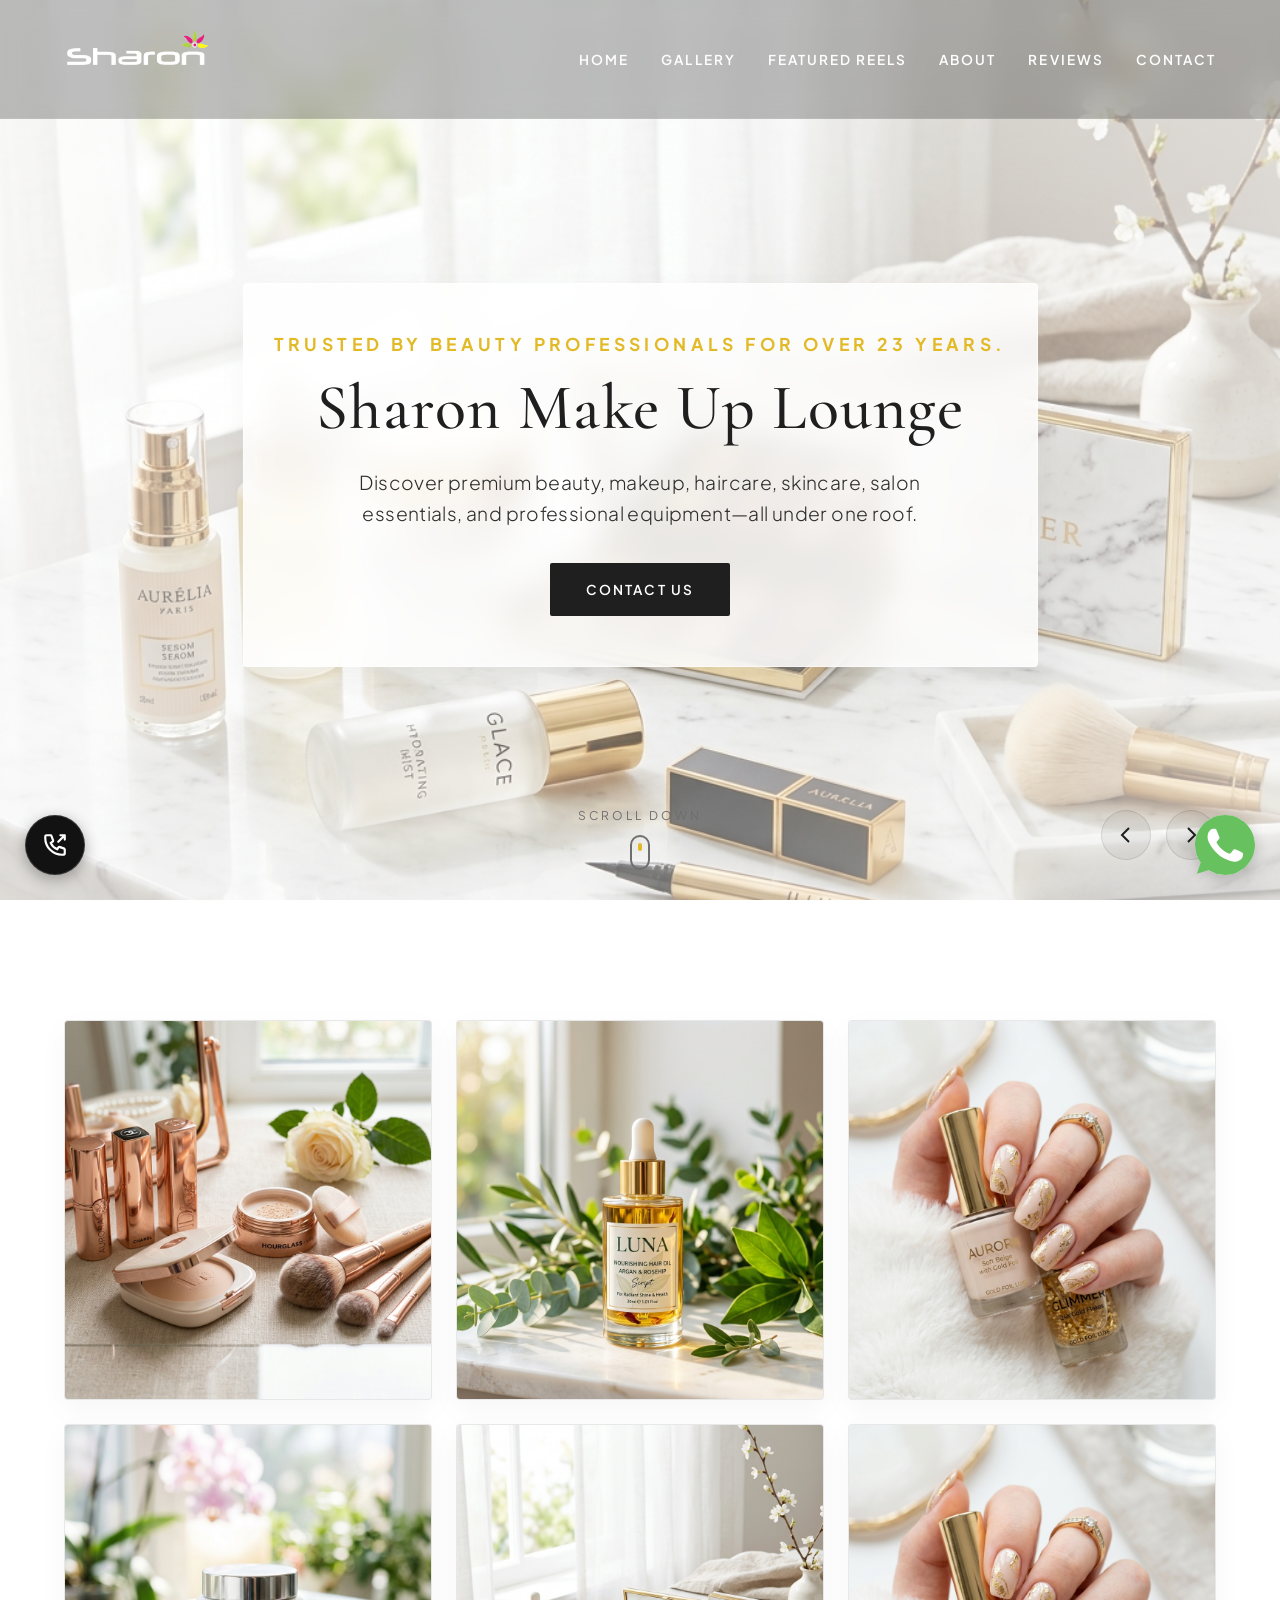
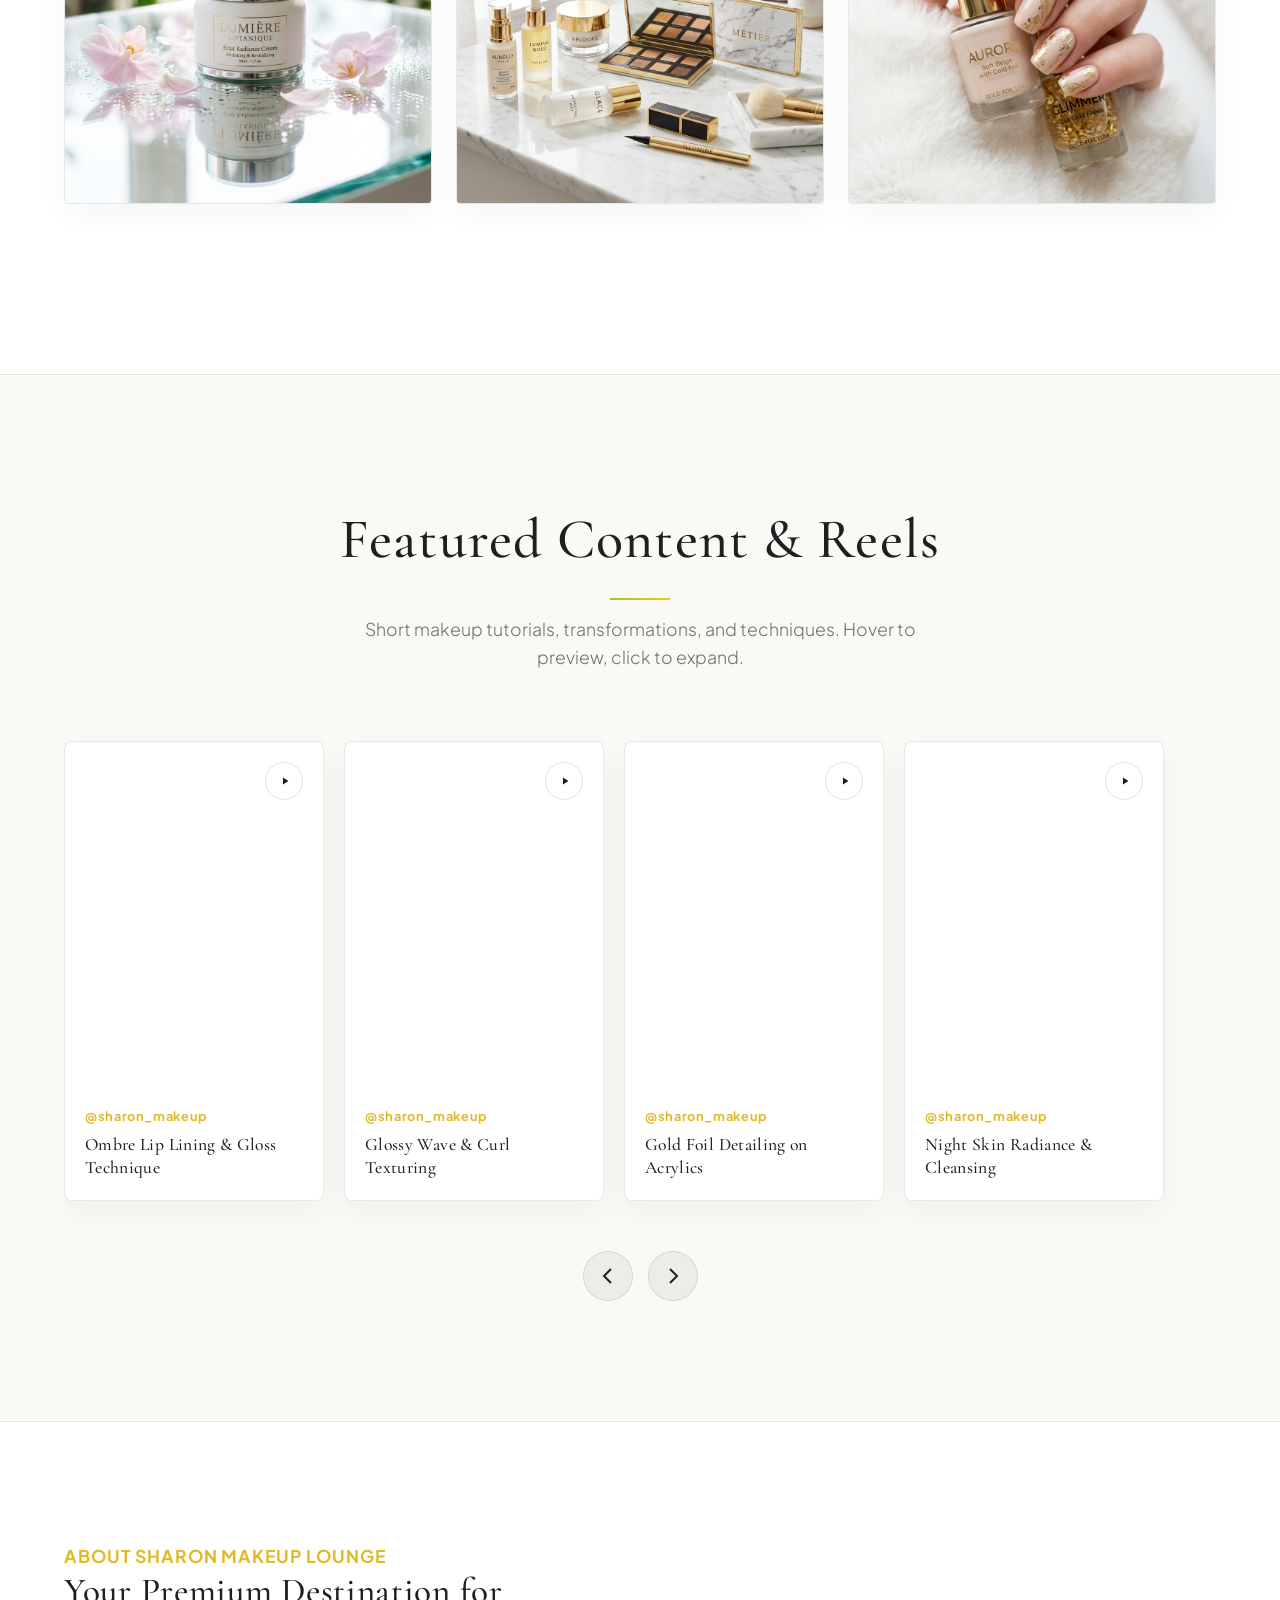
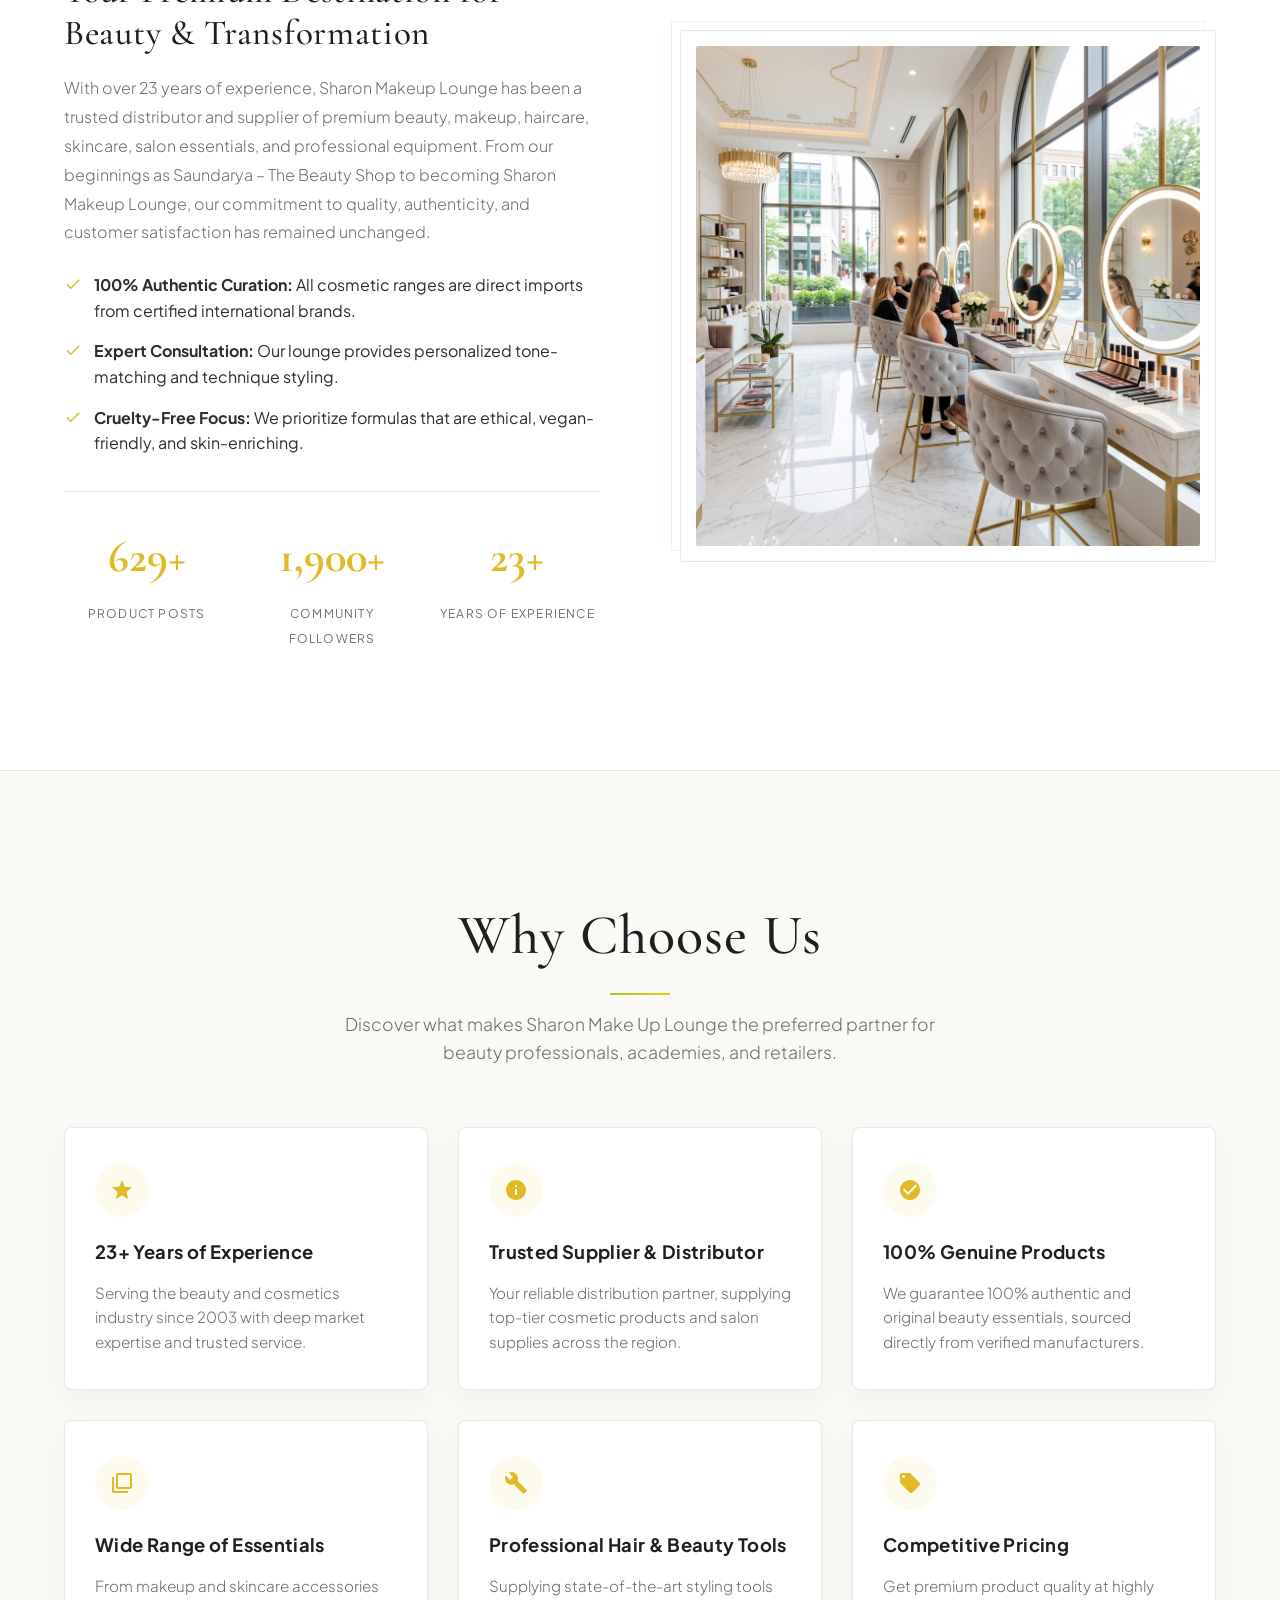
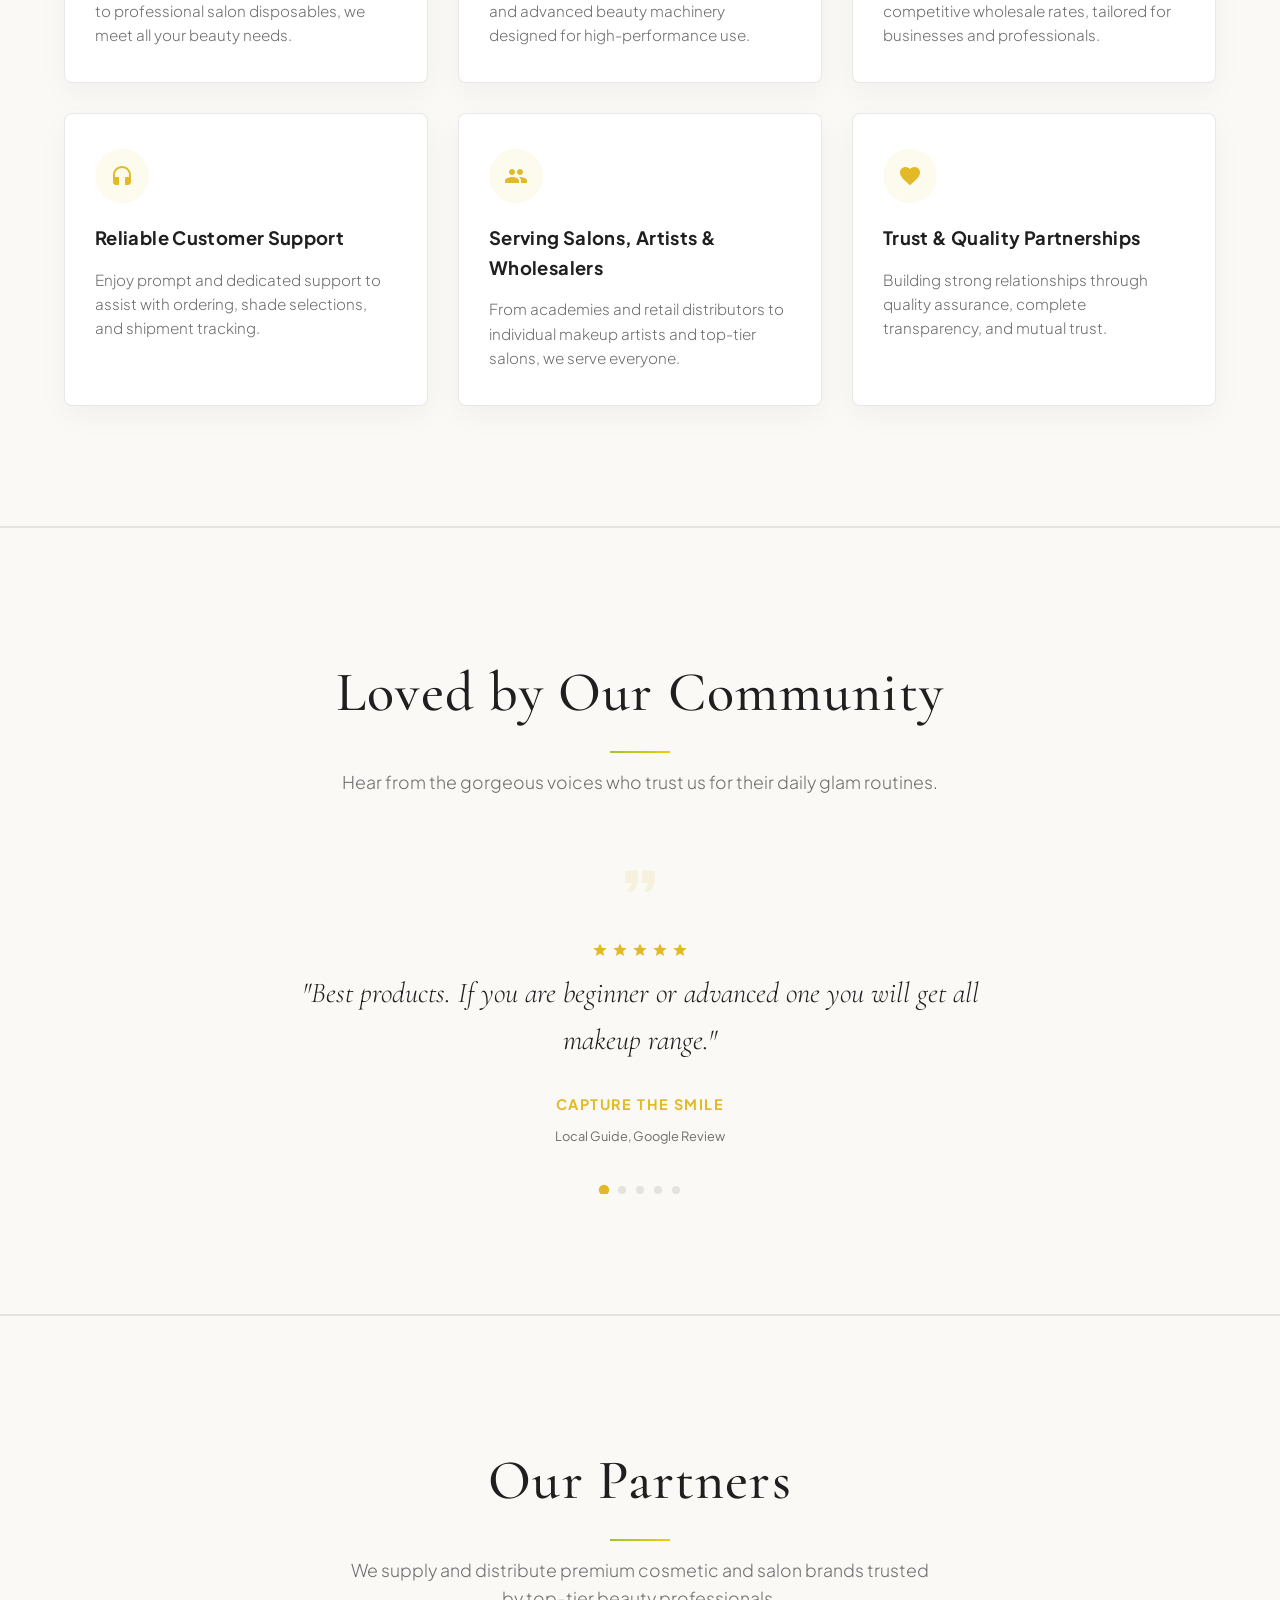
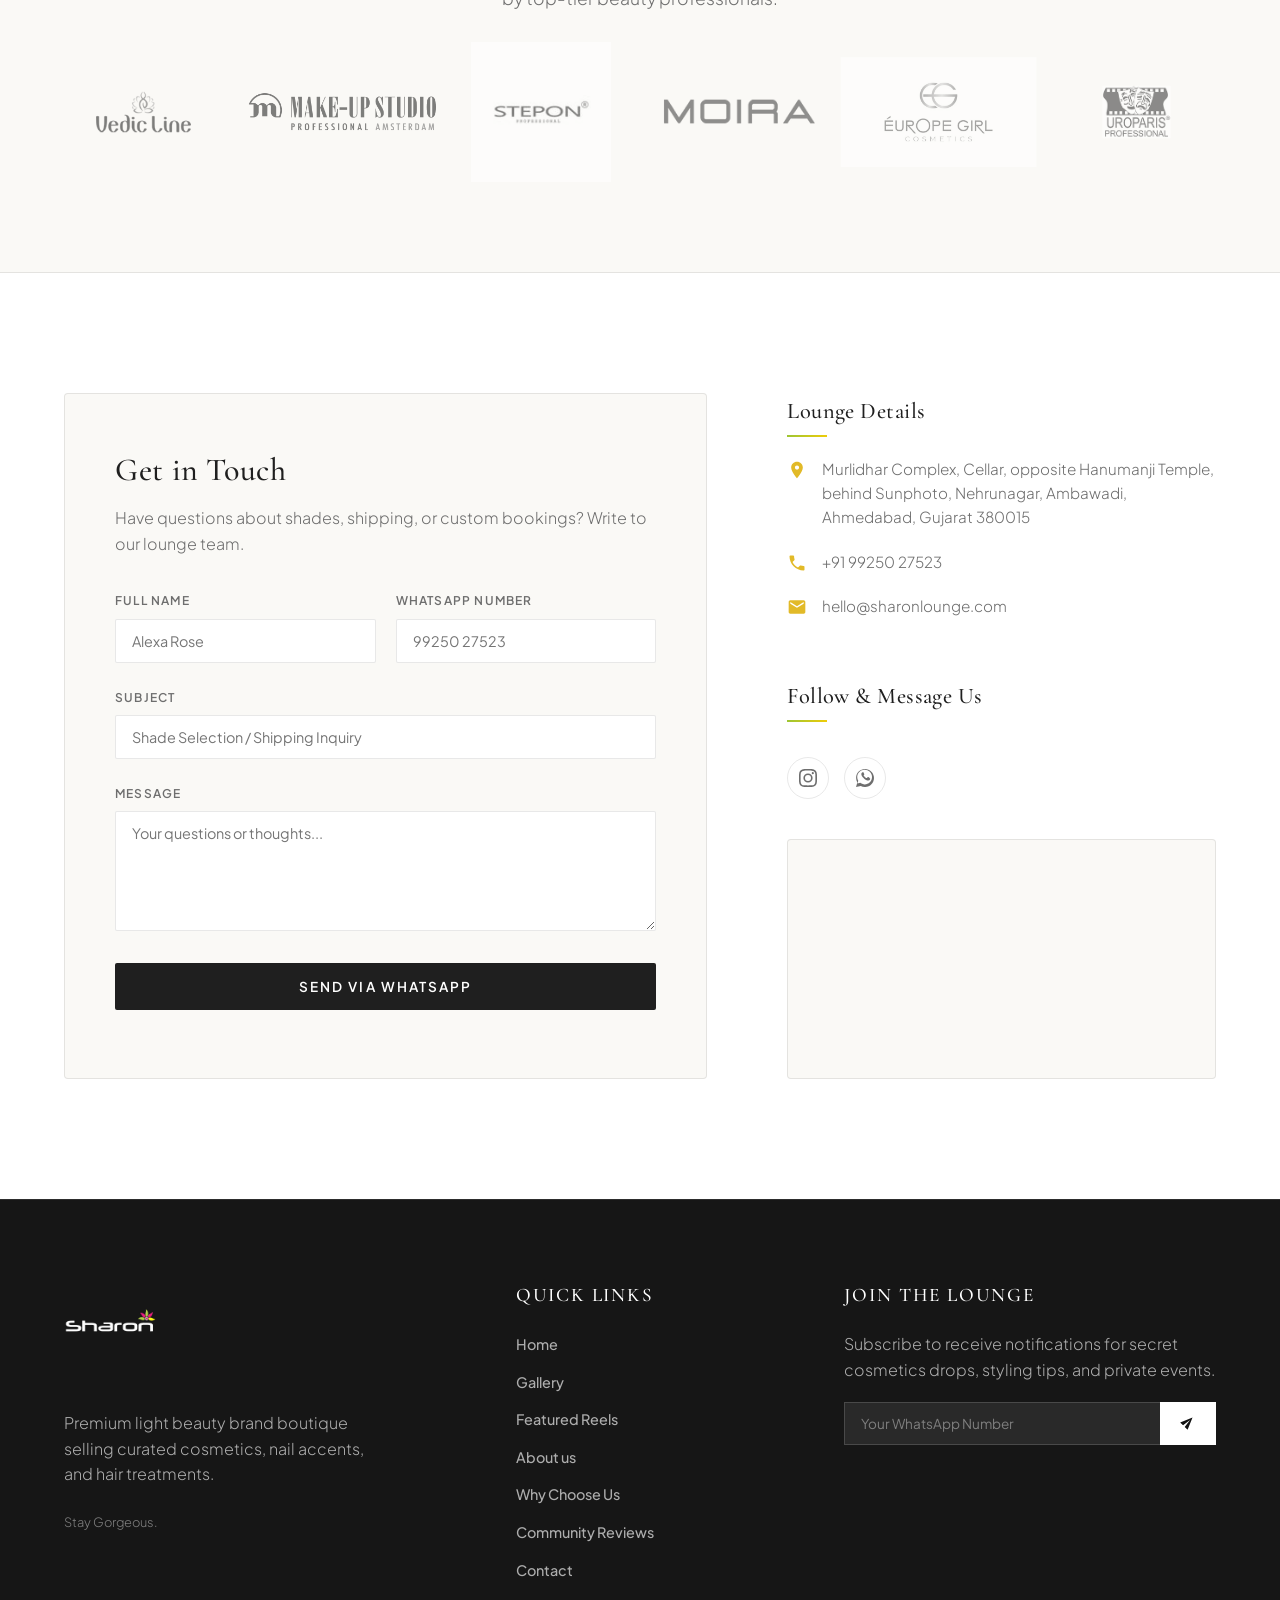
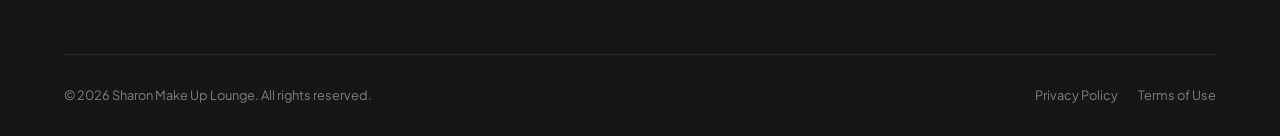
==== commit 3a598163: "feat: update design system to dark mode, add partner and floating contact components, and include ne" ====
--- a/index.html
+++ b/index.html
@@ -29,7 +29,7 @@
       <nav aria-label="Main Navigation">
         <ul class="nav-links">
           <li><a href="#home">Home</a></li>
-          <li><a href="#shop">Shop/Products</a></li>
+          <li><a href="#shop">Gallery</a></li>
           <li><a href="#reels">Featured Reels</a></li>
           <li><a href="#about">About</a></li>
           <li><a href="#testimonials">Reviews</a></li>
@@ -48,7 +48,7 @@
     <!-- Mobile Drawer Overlay Menu -->
     <ul class="mobile-nav" id="mobileNav">
       <li><a href="#home">Home</a></li>
-      <li><a href="#shop">Shop/Products</a></li>
+      <li><a href="#shop">Gallery</a></li>
       <li><a href="#reels">Featured Reels</a></li>
       <li><a href="#about">About</a></li>
       <li><a href="#testimonials">Reviews</a></li>
@@ -78,8 +78,7 @@
         </h1>
         <p>Discover premium beauty, makeup, haircare, skincare, salon essentials, and professional equipment—all under one roof.</p>
         <div class="hero-ctas">
-          <a href="#shop" class="btn btn-primary">Shop Now</a>
-          <a href="#about" class="btn btn-outline">Explore Products</a>
+          <a href="https://wa.me/919925027523" target="_blank" rel="noopener noreferrer" class="btn btn-primary">Contact Us</a>
         </div>
       </div>
 
@@ -105,67 +104,7 @@
     <!-- ==========================================================================
          3. PRODUCT & PRODUCT VIDEOS GALLERY
          ========================================================================== -->
-    <section id="shop" class="section-padding container" aria-labelledby="gallery-title">
-      <div class="section-header reveal">
-        <h2 id="gallery-title">Our Product Categories</h2>
-        <p>We offer a comprehensive range of products to meet every beauty and salon requirement, including:</p>
-      </div>
-
-      <!-- Category Tag Filter Grid (Unified Category Navigation) -->
-      <div class="category-list-grid reveal reveal-stagger">
-        
-        <button class="category-tag-card filter-btn active" data-filter="all">
-          <svg viewBox="0 0 24 24" width="18" height="18" fill="var(--accent-gold)" style="flex-shrink:0;"><path d="M9 16.17L4.83 12l-1.42 1.41L9 19 21 7l-1.41-1.41z"/></svg>
-          <span>All Products</span>
-        </button>
-
-        <button class="category-tag-card filter-btn" data-filter="makeup">
-          <svg viewBox="0 0 24 24" width="18" height="18" fill="var(--accent-gold)" style="flex-shrink:0;"><path d="M9 16.17L4.83 12l-1.42 1.41L9 19 21 7l-1.41-1.41z"/></svg>
-          <span>Professional Makeup</span>
-        </button>
-
-        <button class="category-tag-card filter-btn" data-filter="skincare">
-          <svg viewBox="0 0 24 24" width="18" height="18" fill="var(--accent-gold)" style="flex-shrink:0;"><path d="M9 16.17L4.83 12l-1.42 1.41L9 19 21 7l-1.41-1.41z"/></svg>
-          <span>Skincare Products</span>
-        </button>
-
-        <button class="category-tag-card filter-btn" data-filter="hair">
-          <svg viewBox="0 0 24 24" width="18" height="18" fill="var(--accent-gold)" style="flex-shrink:0;"><path d="M9 16.17L4.83 12l-1.42 1.41L9 19 21 7l-1.41-1.41z"/></svg>
-          <span>Hair Accessories</span>
-        </button>
-
-        <button class="category-tag-card filter-btn" data-filter="hair">
-          <svg viewBox="0 0 24 24" width="18" height="18" fill="var(--accent-gold)" style="flex-shrink:0;"><path d="M9 16.17L4.83 12l-1.42 1.41L9 19 21 7l-1.41-1.41z"/></svg>
-          <span>Hair Styling Tools</span>
-        </button>
-
-        <button class="category-tag-card filter-btn" data-filter="hair">
-          <svg viewBox="0 0 24 24" width="18" height="18" fill="var(--accent-gold)" style="flex-shrink:0;"><path d="M9 16.17L4.83 12l-1.42 1.41L9 19 21 7l-1.41-1.41z"/></svg>
-          <span>Towels and Aprons</span>
-        </button>
-
-        <button class="category-tag-card filter-btn" data-filter="skincare">
-          <svg viewBox="0 0 24 24" width="18" height="18" fill="var(--accent-gold)" style="flex-shrink:0;"><path d="M9 16.17L4.83 12l-1.42 1.41L9 19 21 7l-1.41-1.41z"/></svg>
-          <span>Disposables</span>
-        </button>
-
-        <button class="category-tag-card filter-btn" data-filter="nails">
-          <svg viewBox="0 0 24 24" width="18" height="18" fill="var(--accent-gold)" style="flex-shrink:0;"><path d="M9 16.17L4.83 12l-1.42 1.41L9 19 21 7l-1.41-1.41z"/></svg>
-          <span>Nail Care Essentials</span>
-        </button>
-
-        <button class="category-tag-card filter-btn" data-filter="makeup">
-          <svg viewBox="0 0 24 24" width="18" height="18" fill="var(--accent-gold)" style="flex-shrink:0;"><path d="M9 16.17L4.83 12l-1.42 1.41L9 19 21 7l-1.41-1.41z"/></svg>
-          <span>Makeup Accessories</span>
-        </button>
-
-        <button class="category-tag-card filter-btn" data-filter="all">
-          <svg viewBox="0 0 24 24" width="18" height="18" fill="var(--accent-gold)" style="flex-shrink:0;"><path d="M9 16.17L4.83 12l-1.42 1.41L9 19 21 7l-1.41-1.41z"/></svg>
-          <span>Professional Beauty Supplies</span>
-        </button>
-
-      </div>
-
+    <section id="shop" class="section-padding container" aria-label="Product Gallery">
       <!-- Grid displaying images & looping videos (Insta-store layout style) -->
       <div class="gallery-grid reveal-stagger reveal">
         <!-- Item 1: Makeup Image -->
@@ -263,7 +202,7 @@
                 <svg viewBox="0 0 24 24"><path d="M8 5v14l11-7z"/></svg>
               </div>
               <div class="reel-video-container">
-                <video src="https://assets.mixkit.co/videos/preview/mixkit-girl-putting-on-makeup-in-front-of-a-mirror-32757-large.mp4" poster="assets/reel_makeup.png" muted loop playsinline></video>
+                <video src="assets/v1.mp4" muted loop playsinline></video>
               </div>
               <div class="reel-overlay">
                 <span class="author">@sharon_makeup</span>
@@ -277,7 +216,7 @@
                 <svg viewBox="0 0 24 24"><path d="M8 5v14l11-7z"/></svg>
               </div>
               <div class="reel-video-container">
-                <video src="https://assets.mixkit.co/videos/preview/mixkit-stylist-spraying-water-on-a-customers-hair-41582-large.mp4" poster="assets/reel_hair.png" muted loop playsinline></video>
+                <video src="assets/v2.mp4" muted loop playsinline></video>
               </div>
               <div class="reel-overlay">
                 <span class="author">@sharon_makeup</span>
@@ -291,7 +230,7 @@
                 <svg viewBox="0 0 24 24"><path d="M8 5v14l11-7z"/></svg>
               </div>
               <div class="reel-video-container">
-                <video src="https://assets.mixkit.co/videos/preview/mixkit-manicurist-applying-pink-nail-polish-to-a-client-41617-large.mp4" poster="assets/reel_nails.png" muted loop playsinline></video>
+                <video src="assets/v3.mp4" muted loop playsinline></video>
               </div>
               <div class="reel-overlay">
                 <span class="author">@sharon_makeup</span>
@@ -305,7 +244,7 @@
                 <svg viewBox="0 0 24 24"><path d="M8 5v14l11-7z"/></svg>
               </div>
               <div class="reel-video-container">
-                <video src="https://assets.mixkit.co/videos/preview/mixkit-woman-washing-her-face-with-water-in-slow-motion-42289-large.mp4" poster="assets/prod_skincare.png" muted loop playsinline></video>
+                <video src="assets/v4.mp4" muted loop playsinline></video>
               </div>
               <div class="reel-overlay">
                 <span class="author">@sharon_makeup</span>
@@ -596,6 +535,39 @@
     </section>
 
     <!-- ==========================================================================
+         6.5 OUR PARTNERS
+         ========================================================================== -->
+    <section class="partners-section section-padding" aria-labelledby="partners-title">
+      <div class="container">
+        <div class="section-header reveal">
+          <h2 id="partners-title">Our Partners</h2>
+          <p>We supply and distribute premium cosmetic and salon brands trusted by top-tier beauty professionals.</p>
+        </div>
+        
+        <div class="partners-grid reveal reveal-stagger">
+          <div class="partner-logo-wrapper">
+            <img src="assets/p1.png" alt="Vedic Line" class="partner-logo-vedic" loading="lazy">
+          </div>
+          <div class="partner-logo-wrapper">
+            <img src="assets/p2.png" alt="Make-Up Studio" class="partner-logo-makeup" loading="lazy">
+          </div>
+          <div class="partner-logo-wrapper">
+            <img src="assets/p3.jpg" alt="Stepon" class="partner-logo-stepon" loading="lazy">
+          </div>
+          <div class="partner-logo-wrapper">
+            <img src="assets/p4.avif" alt="Moira" class="partner-logo-moira" loading="lazy">
+          </div>
+          <div class="partner-logo-wrapper">
+            <img src="assets/p5.webp" alt="Europe Girl" class="partner-logo-europe" loading="lazy">
+          </div>
+          <div class="partner-logo-wrapper">
+            <img src="assets/p6.jpg" alt="Europaris" class="partner-logo-europaris" loading="lazy">
+          </div>
+        </div>
+      </div>
+    </section>
+
+    <!-- ==========================================================================
          7. CONTACT & LOCATION INFO
          ========================================================================== -->
     <section id="contact" class="section-padding container" aria-labelledby="contact-title">
@@ -662,11 +634,11 @@
             <h4>Follow & Message Us</h4>
             <div class="social-icons-row">
               <!-- Instagram -->
-              <a href="#" class="social-icon-btn" aria-label="Instagram Profile">
+              <a href="https://www.instagram.com/sharon_makeup" target="_blank" rel="noopener noreferrer" class="social-icon-btn" aria-label="Instagram Profile">
                 <svg viewBox="0 0 24 24"><path d="M12 2.163c3.204 0 3.584.012 4.85.07 3.252.148 4.771 1.691 4.919 4.919.058 1.265.069 1.645.069 4.849 0 3.205-.012 3.584-.069 4.849-.149 3.225-1.664 4.771-4.919 4.919-1.266.058-1.644.07-4.85.07-3.204 0-3.584-.012-4.849-.07-3.26-.149-4.771-1.699-4.919-4.92-.058-1.265-.07-1.644-.07-4.849 0-3.204.013-3.583.07-4.849.149-3.227 1.664-4.771 4.919-4.919 1.266-.057 1.645-.069 4.849-.069zM12 0C8.741 0 8.333.014 7.053.072 2.695.272.273 2.69.073 7.051.014 8.333 0 8.741 0 12c0 3.259.014 3.668.072 4.948.2 4.358 2.618 6.78 6.98 6.98 1.281.058 1.689.072 4.948.072 3.259 0 3.668-.014 4.948-.072 4.354-.2 6.782-2.618 6.979-6.98.059-1.28.073-1.689.073-4.948 0-3.259-.014-3.667-.072-4.947-.196-4.354-2.617-6.78-6.979-6.98C15.668.014 15.259 0 12 0zm0 5.838a6.162 6.162 0 1 0 0 12.324 6.162 6.162 0 0 0 0-12.324zM12 16a4 4 0 1 1 0-8 4 4 0 0 1 0 8zm6.406-11.845a1.44 1.44 0 1 0 0 2.881 1.44 1.44 0 0 0 0-2.881z"/></svg>
               </a>
               <!-- WhatsApp -->
-              <a href="https://wa.me/919925027523" target="_blank" class="social-icon-btn" aria-label="WhatsApp Chat">
+              <a href="https://wa.me/919925027523" target="_blank" rel="noopener noreferrer" class="social-icon-btn" aria-label="WhatsApp Chat">
                 <svg viewBox="0 0 24 24"><path d="M.057 24l1.687-6.163c-1.041-1.804-1.588-3.849-1.587-5.946C.06 5.348 5.397.01 12.008.01c3.202.001 6.212 1.246 8.477 3.514 2.266 2.268 3.507 5.28 3.505 8.484-.004 6.657-5.34 11.997-11.953 11.997-2.005-.001-3.973-.502-5.724-1.455L0 24zm6.59-4.846c1.6.95 3.188 1.449 4.825 1.451 5.436 0 9.86-4.42 9.864-9.858.002-2.634-1.02-5.11-2.881-6.974-1.861-1.863-4.332-2.888-6.969-2.889-5.442 0-9.87 4.417-9.873 9.861-.001 1.75.474 3.42 1.378 4.908l-.997 3.642 3.731-.979zm11.233-7.513c-.274-.137-1.62-.799-1.87-.891-.25-.092-.433-.137-.615.137-.183.274-.707.891-.867 1.073-.16.183-.32.206-.594.069-.274-.137-1.156-.426-2.202-1.359-.815-.728-1.366-1.626-1.526-1.899-.16-.274-.017-.422.12-.558.124-.122.274-.32.411-.479.137-.16.183-.274.274-.457.092-.183.045-.343-.023-.479-.068-.137-.615-1.482-.843-2.029-.222-.534-.488-.46-.662-.469-.17-.008-.365-.01-.56-.01-.195 0-.512.073-.78.365-.268.293-1.024 1.002-1.024 2.445 0 1.443 1.049 2.836 1.195 3.033.146.197 2.064 3.151 5.001 4.423.699.303 1.244.484 1.67.62.704.223 1.345.191 1.851.116.564-.084 1.62-.662 1.85-1.277.23-.615.23-1.141.16-1.251-.069-.11-.25-.183-.524-.32z"/></svg>
               </a>
             </div>
@@ -691,10 +663,10 @@
       <!-- Footer details -->
       <div class="footer-brand">
         <a href="#home" class="logo" aria-label="Sharon Make Up Lounge Home">
-          <img src="assets/logo.png" alt="Sharon Make Up Lounge Logo" style="height: 65px; width: auto; object-fit: contain; margin-bottom: 15px;">
+          <img src="assets/logo.png" alt="Sharon Make Up Lounge Logo" style="height: 95px; width: auto; object-fit: contain; margin-bottom: 15px;">
         </a>
         <p style="margin-top: 15px;">Premium light beauty brand boutique selling curated cosmetics, nail accents, and hair treatments.</p>
-        <p style="font-size:0.8rem; color:var(--text-muted);">Stay Gorgeous.</p>
+        <p style="font-size:0.8rem; color: rgba(255, 255, 255, 0.45);">Stay Gorgeous.</p>
       </div>
 
       <!-- Links -->
@@ -702,7 +674,7 @@
         <h4>Quick Links</h4>
         <ul class="footer-nav">
           <li><a href="#home">Home</a></li>
-          <li><a href="#shop">Shop/Products</a></li>
+          <li><a href="#shop">Gallery</a></li>
           <li><a href="#reels">Featured Reels</a></li>
           <li><a href="#about">About us</a></li>
           <li><a href="#why-choose-us">Why Choose Us</a></li>
@@ -748,6 +720,15 @@
       </div>
     </div>
   </div>
+  <!-- Floating WhatsApp Action Button -->
+  <a href="https://wa.me/919925027523" target="_blank" rel="noopener noreferrer" class="whatsapp-float-btn" aria-label="Chat with us on WhatsApp">
+    <svg viewBox="0 0 48 48" version="1.1" xmlns="http://www.w3.org/2000/svg" xmlns:xlink="http://www.w3.org/1999/xlink" fill="#000000"><g id="SVGRepo_bgCarrier" stroke-width="0"></g><g id="SVGRepo_tracerCarrier" stroke-linecap="round" stroke-linejoin="round"></g><g id="SVGRepo_iconCarrier"> <title>Whatsapp-color</title> <desc>Created with Sketch.</desc> <defs> </defs> <g id="Icons" stroke="none" stroke-width="1" fill="none" fill-rule="evenodd"> <g id="Color-" transform="translate(-700.000000, -360.000000)" fill="#67C15E"> <path d="M723.993033,360 C710.762252,360 700,370.765287 700,383.999801 C700,389.248451 701.692661,394.116025 704.570026,398.066947 L701.579605,406.983798 L710.804449,404.035539 C714.598605,406.546975 719.126434,408 724.006967,408 C737.237748,408 748,397.234315 748,384.000199 C748,370.765685 737.237748,360.000398 724.006967,360.000398 L723.993033,360.000398 L723.993033,360 Z M717.29285,372.190836 C716.827488,371.07628 716.474784,371.034071 715.769774,371.005401 C715.529728,370.991464 715.262214,370.977527 714.96564,370.977527 C714.04845,370.977527 713.089462,371.245514 712.511043,371.838033 C711.806033,372.557577 710.056843,374.23638 710.056843,377.679202 C710.056843,381.122023 712.567571,384.451756 712.905944,384.917648 C713.258648,385.382743 717.800808,392.55031 724.853297,395.471492 C730.368379,397.757149 732.00491,397.545307 733.260074,397.27732 C735.093658,396.882308 737.393002,395.527239 737.971421,393.891043 C738.54984,392.25405 738.54984,390.857171 738.380255,390.560912 C738.211068,390.264652 737.745308,390.095816 737.040298,389.742615 C736.335288,389.389811 732.90737,387.696673 732.25849,387.470894 C731.623543,387.231179 731.017259,387.315995 730.537963,387.99333 C729.860819,388.938653 729.198006,389.89831 728.661785,390.476494 C728.238619,390.928051 727.547144,390.984595 726.969123,390.744481 C726.193254,390.420348 724.021298,389.657798 721.340985,387.273388 C719.267356,385.42535 717.856938,383.125756 717.448104,382.434484 C717.038871,381.729275 717.405907,381.319529 717.729948,380.938852 C718.082653,380.501232 718.421026,380.191036 718.77373,379.781688 C719.126434,379.372738 719.323884,379.160897 719.549599,378.681068 C719.789645,378.215575 719.62006,377.735746 719.450874,377.382942 C719.281687,377.030139 717.871269,373.587317 717.29285,372.190836 Z" id="Whatsapp"> </path> </g> </g> </g></svg>
+  </a>
+
+  <!-- Floating Phone Action Button -->
+  <a href="tel:+919925027523" class="phone-float-btn" aria-label="Call our Storefront">
+    <svg viewBox="0 0 24 24" fill="none" xmlns="http://www.w3.org/2000/svg"><g id="SVGRepo_bgCarrier" stroke-width="0"></g><g id="SVGRepo_tracerCarrier" stroke-linecap="round" stroke-linejoin="round"></g><g id="SVGRepo_iconCarrier"> <path d="M21 7V3M21 3H17M21 3L15 9M18.5 21C9.93959 21 3 14.0604 3 5.5C3 5.11378 3.01413 4.73086 3.04189 4.35173C3.07375 3.91662 3.08968 3.69907 3.2037 3.50103C3.29814 3.33701 3.4655 3.18146 3.63598 3.09925C3.84181 3 4.08188 3 4.56201 3H7.37932C7.78308 3 7.98496 3 8.15802 3.06645C8.31089 3.12515 8.44701 3.22049 8.55442 3.3441C8.67601 3.48403 8.745 3.67376 8.88299 4.05321L10.0491 7.26005C10.2096 7.70153 10.2899 7.92227 10.2763 8.1317C10.2643 8.31637 10.2012 8.49408 10.0942 8.64506C9.97286 8.81628 9.77145 8.93713 9.36863 9.17882L8 10C9.2019 12.6489 11.3501 14.7999 14 16L14.8212 14.6314C15.0629 14.2285 15.1837 14.0271 15.3549 13.9058C15.5059 13.7988 15.6836 13.7357 15.8683 13.7237C16.0777 13.7101 16.2985 13.7904 16.74 13.9509L19.9468 15.117C20.3262 15.255 20.516 15.324 20.6559 15.4456C20.7795 15.553 20.8749 15.6891 20.9335 15.842C21 16.015 21 16.2169 21 16.6207V19.438C21 19.9181 21 20.1582 20.9007 20.364C20.8185 20.5345 20.663 20.7019 20.499 20.7963C20.3009 20.9103 20.0834 20.9262 19.6483 20.9581C19.2691 20.9859 18.8862 21 18.5 21Z" stroke="#000000" stroke-width="2" stroke-linecap="round" stroke-linejoin="round"></path> </g></svg>
+  </a>
 
   <!-- JavaScript script -->
   <script src="script.js"></script>
--- a/styles.css
+++ b/styles.css
@@ -257,14 +257,18 @@
   width: 100%;
   z-index: 1000;
   transition: var(--transition-smooth);
-}
-
-header.scrolled {
-  background: rgba(255, 255, 255, 0.9);
+  background: rgba(0, 0, 0, 0.25);
   backdrop-filter: blur(15px);
   -webkit-backdrop-filter: blur(15px);
-  border-bottom: 1px solid var(--border-color);
-  box-shadow: 0 5px 25px rgba(0, 0, 0, 0.03);
+  border-bottom: 1px solid rgba(255, 255, 255, 0.10);
+}
+
+header.scrolled {
+  background: rgba(0, 0, 0, 0.65);
+  backdrop-filter: blur(15px);
+  -webkit-backdrop-filter: blur(15px);
+  border-bottom: 1px solid rgba(255, 255, 255, 0.08);
+  box-shadow: 0 5px 25px rgba(0, 0, 0, 0.15);
 }
 
 .nav-container {
@@ -337,7 +341,7 @@
   font-weight: 600;
   text-transform: uppercase;
   letter-spacing: 0.15em;
-  color: var(--text-primary);
+  color: var(--text-white);
   position: relative;
   padding: 0.5rem 0;
 }
@@ -377,7 +381,7 @@
 .hamburger span {
   width: 100%;
   height: 2px;
-  background-color: var(--text-dark);
+  background-color: var(--text-white);
   transition: var(--transition-fast);
 }
 
@@ -388,7 +392,7 @@
   right: -100%;
   width: 100%;
   height: 100vh;
-  background: rgba(255, 255, 255, 0.98);
+  background: rgba(18, 18, 18, 0.98);
   backdrop-filter: blur(20px);
   -webkit-backdrop-filter: blur(20px);
   display: flex;
@@ -408,7 +412,7 @@
 .mobile-nav a {
   font-family: var(--font-serif);
   font-size: 2rem;
-  color: var(--text-dark);
+  color: var(--text-white);
   letter-spacing: 0.1em;
 }
 
@@ -1576,9 +1580,11 @@
    8. Footer
    ========================================================================== */
 footer {
-  background-color: #f5f3ef;
-  /* Premium Warm Parchment */
-  border-top: 1px solid var(--border-color);
+  background-color: #121212;
+  background: rgba(18, 18, 18, 0.98);
+  backdrop-filter: blur(15px);
+  -webkit-backdrop-filter: blur(15px);
+  border-top: 1px solid rgba(255, 255, 255, 0.10);
   padding: 80px 0 30px 0;
 }
 
@@ -1613,10 +1619,12 @@
 .footer-brand p {
   max-width: 320px;
   margin-bottom: 25px;
+  color: rgba(255, 255, 255, 0.65);
 }
 
 .footer-links h4,
 .footer-newsletter h4 {
+  color: var(--text-white);
   font-size: 1.2rem;
   margin-bottom: 20px;
   text-transform: uppercase;
@@ -1632,9 +1640,10 @@
 }
 
 .footer-nav a {
-  color: var(--text-muted);
+  color: rgba(255, 255, 255, 0.65);
   font-size: 0.9rem;
   font-weight: 500;
+  transition: var(--transition-fast);
 }
 
 .footer-nav a:hover {
@@ -1644,6 +1653,7 @@
 
 .footer-newsletter p {
   margin-bottom: 20px;
+  color: rgba(255, 255, 255, 0.65);
 }
 
 .newsletter-form {
@@ -1652,24 +1662,30 @@
 
 .newsletter-form input {
   flex: 1;
-  background: var(--bg-primary);
-  border: 1px solid var(--border-color);
-  color: var(--text-dark);
+  background: rgba(255, 255, 255, 0.08);
+  border: 1px solid rgba(255, 255, 255, 0.15);
+  color: var(--text-white);
   padding: 12px 16px;
   font-family: var(--font-sans);
   font-size: 0.85rem;
   border-right: none;
+  transition: var(--transition-fast);
+}
+
+.newsletter-form input::placeholder {
+  color: rgba(255, 255, 255, 0.4);
 }
 
 .newsletter-form input:focus {
   outline: none;
   border-color: var(--accent-magenta);
+  background: rgba(255, 255, 255, 0.12);
 }
 
 .newsletter-submit-btn {
-  background: var(--text-dark);
-  border: 1px solid var(--text-dark);
-  color: var(--text-white);
+  background: var(--text-white);
+  border: 1px solid var(--text-white);
+  color: #121212;
   padding: 0 20px;
   cursor: pointer;
   transition: var(--transition-fast);
@@ -1678,6 +1694,7 @@
 .newsletter-submit-btn:hover {
   background: var(--accent-magenta);
   border-color: var(--accent-magenta);
+  color: #121212;
 }
 
 .newsletter-submit-btn svg {
@@ -1688,7 +1705,7 @@
 }
 
 .footer-bottom {
-  border-top: 1px solid rgba(0, 0, 0, 0.05);
+  border-top: 1px solid rgba(255, 255, 255, 0.08);
   padding-top: 30px;
   display: flex;
   flex-direction: column;
@@ -1705,7 +1722,7 @@
 
 .copyright {
   font-size: 0.8rem;
-  color: var(--text-muted);
+  color: rgba(255, 255, 255, 0.45);
 }
 
 .footer-legal-links {
@@ -1715,7 +1732,7 @@
 
 .footer-legal-links a {
   font-size: 0.8rem;
-  color: var(--text-muted);
+  color: rgba(255, 255, 255, 0.45);
 }
 
 .footer-legal-links a:hover {
@@ -1897,4 +1914,214 @@
   .category-list-grid {
     grid-template-columns: repeat(3, 1fr);
   }
+}
+
+/* ==========================================================================
+   7.5. Partners Section
+   ========================================================================== */
+.partners-section {
+  background-color: var(--bg-secondary);
+  border-top: 1px solid var(--border-color);
+  border-bottom: 1px solid var(--border-color);
+}
+
+.partners-grid {
+  display: grid;
+  grid-template-columns: repeat(2, 1fr);
+  gap: 30px;
+  align-items: center;
+  justify-items: center;
+}
+
+@media (min-width: 576px) {
+  .partners-grid {
+    grid-template-columns: repeat(3, 1fr);
+  }
+}
+
+@media (min-width: 992px) {
+  .partners-grid {
+    grid-template-columns: repeat(6, 1fr);
+    gap: 40px;
+  }
+}
+
+.partner-logo-wrapper {
+  display: flex;
+  align-items: center;
+  justify-content: center;
+  height: 80px;
+  width: 100%;
+  max-width: 160px;
+  transition: var(--transition-smooth);
+}
+
+.partner-logo-wrapper img {
+  max-height: 50px;
+  max-width: 100%;
+  object-fit: contain;
+  filter: grayscale(1) opacity(0.5);
+  transition: var(--transition-smooth);
+}
+
+.partner-logo-wrapper:hover img {
+  filter: grayscale(0) opacity(1);
+}
+
+/* Custom logo-specific adjustments for optical sizing balance */
+.partner-logo-wrapper img.partner-logo-vedic {
+  transform: scale(0.95);
+}
+.partner-logo-wrapper:hover img.partner-logo-vedic {
+  transform: scale(1.03);
+}
+
+/* Make-up Studio logo has white text; we invert it so it is beautifully visible on the light background */
+.partner-logo-wrapper img.partner-logo-makeup {
+  filter: invert(1) grayscale(1) opacity(0.5);
+  transform: scale(1.2);
+}
+.partner-logo-wrapper:hover img.partner-logo-makeup {
+  filter: invert(1) grayscale(0) opacity(1);
+  transform: scale(1.3);
+}
+
+.partner-logo-wrapper img.partner-logo-stepon {
+  transform: scale(2.8);
+}
+.partner-logo-wrapper:hover img.partner-logo-stepon {
+  transform: scale(3.0);
+}
+
+.partner-logo-wrapper img.partner-logo-moira {
+  transform: scale(0.95);
+}
+.partner-logo-wrapper:hover img.partner-logo-moira {
+  transform: scale(1.03);
+}
+
+.partner-logo-wrapper img.partner-logo-europe {
+  transform: scale(2.2);
+}
+.partner-logo-wrapper:hover img.partner-logo-europe {
+  transform: scale(2.38);
+}
+
+.partner-logo-wrapper img.partner-logo-europaris {
+  transform: scale(1.05);
+}
+.partner-logo-wrapper:hover img.partner-logo-europaris {
+  transform: scale(1.13);
+}
+
+/* Floating WhatsApp Action Button */
+.whatsapp-float-btn {
+  position: fixed;
+  bottom: 25px;
+  right: 25px;
+  width: 60px;
+  height: 60px;
+  background-color: #ffffff; /* White background behind the transparent phone shape */
+  border-radius: 50%;
+  display: flex;
+  align-items: center;
+  justify-content: center;
+  box-shadow: 0 4px 15px rgba(0, 0, 0, 0.2);
+  z-index: 9999;
+  transition: all 0.3s cubic-bezier(0.175, 0.885, 0.32, 1.275);
+}
+
+.whatsapp-float-btn svg {
+  width: 60px;
+  height: 60px;
+  display: block;
+}
+
+.whatsapp-float-btn svg g#Color- {
+  transition: fill 0.3s ease;
+}
+
+.whatsapp-float-btn:hover {
+  transform: scale(1.1) translateY(-3px);
+  box-shadow: 0 8px 25px rgba(103, 193, 94, 0.45);
+}
+
+.whatsapp-float-btn:hover svg g#Color- {
+  fill: #59a650; /* beautiful darker green transition on hover */
+}
+
+.whatsapp-float-btn:active {
+  transform: scale(0.95);
+}
+
+/* Adjust position on small mobile screens if needed */
+@media (max-width: 480px) {
+  .whatsapp-float-btn {
+    bottom: 20px;
+    right: 20px;
+    width: 50px;
+    height: 50px;
+  }
+  .whatsapp-float-btn svg {
+    width: 50px;
+    height: 50px;
+  }
+}
+
+/* Floating Phone Action Button */
+.phone-float-btn {
+  position: fixed;
+  bottom: 25px;
+  left: 25px; /* positioned on the opposite (left) side */
+  width: 60px;
+  height: 60px;
+  background-color: #121212;
+  border: 1px solid rgba(255, 255, 255, 0.15);
+  border-radius: 50%;
+  display: flex;
+  align-items: center;
+  justify-content: center;
+  box-shadow: 0 4px 15px rgba(0, 0, 0, 0.3);
+  z-index: 9999;
+  transition: all 0.3s cubic-bezier(0.175, 0.885, 0.32, 1.275);
+}
+
+.phone-float-btn svg {
+  width: 26px;
+  height: 26px;
+  display: block;
+}
+
+.phone-float-btn svg path {
+  stroke: #ffffff; /* override black path to white */
+  transition: stroke 0.3s ease;
+}
+
+.phone-float-btn:hover {
+  background-color: var(--accent-gold);
+  border-color: var(--accent-gold);
+  transform: scale(1.1) translateY(-3px);
+  box-shadow: 0 8px 25px rgba(226, 186, 40, 0.45);
+}
+
+.phone-float-btn:hover svg path {
+  stroke: #121212; /* turn icon stroke dark when background is gold on hover */
+}
+
+.phone-float-btn:active {
+  transform: scale(0.95);
+}
+
+/* Adjust position on small mobile screens if needed */
+@media (max-width: 480px) {
+  .phone-float-btn {
+    bottom: 20px;
+    left: 20px;
+    width: 50px;
+    height: 50px;
+  }
+  .phone-float-btn svg {
+    width: 22px;
+    height: 22px;
+  }
 }
